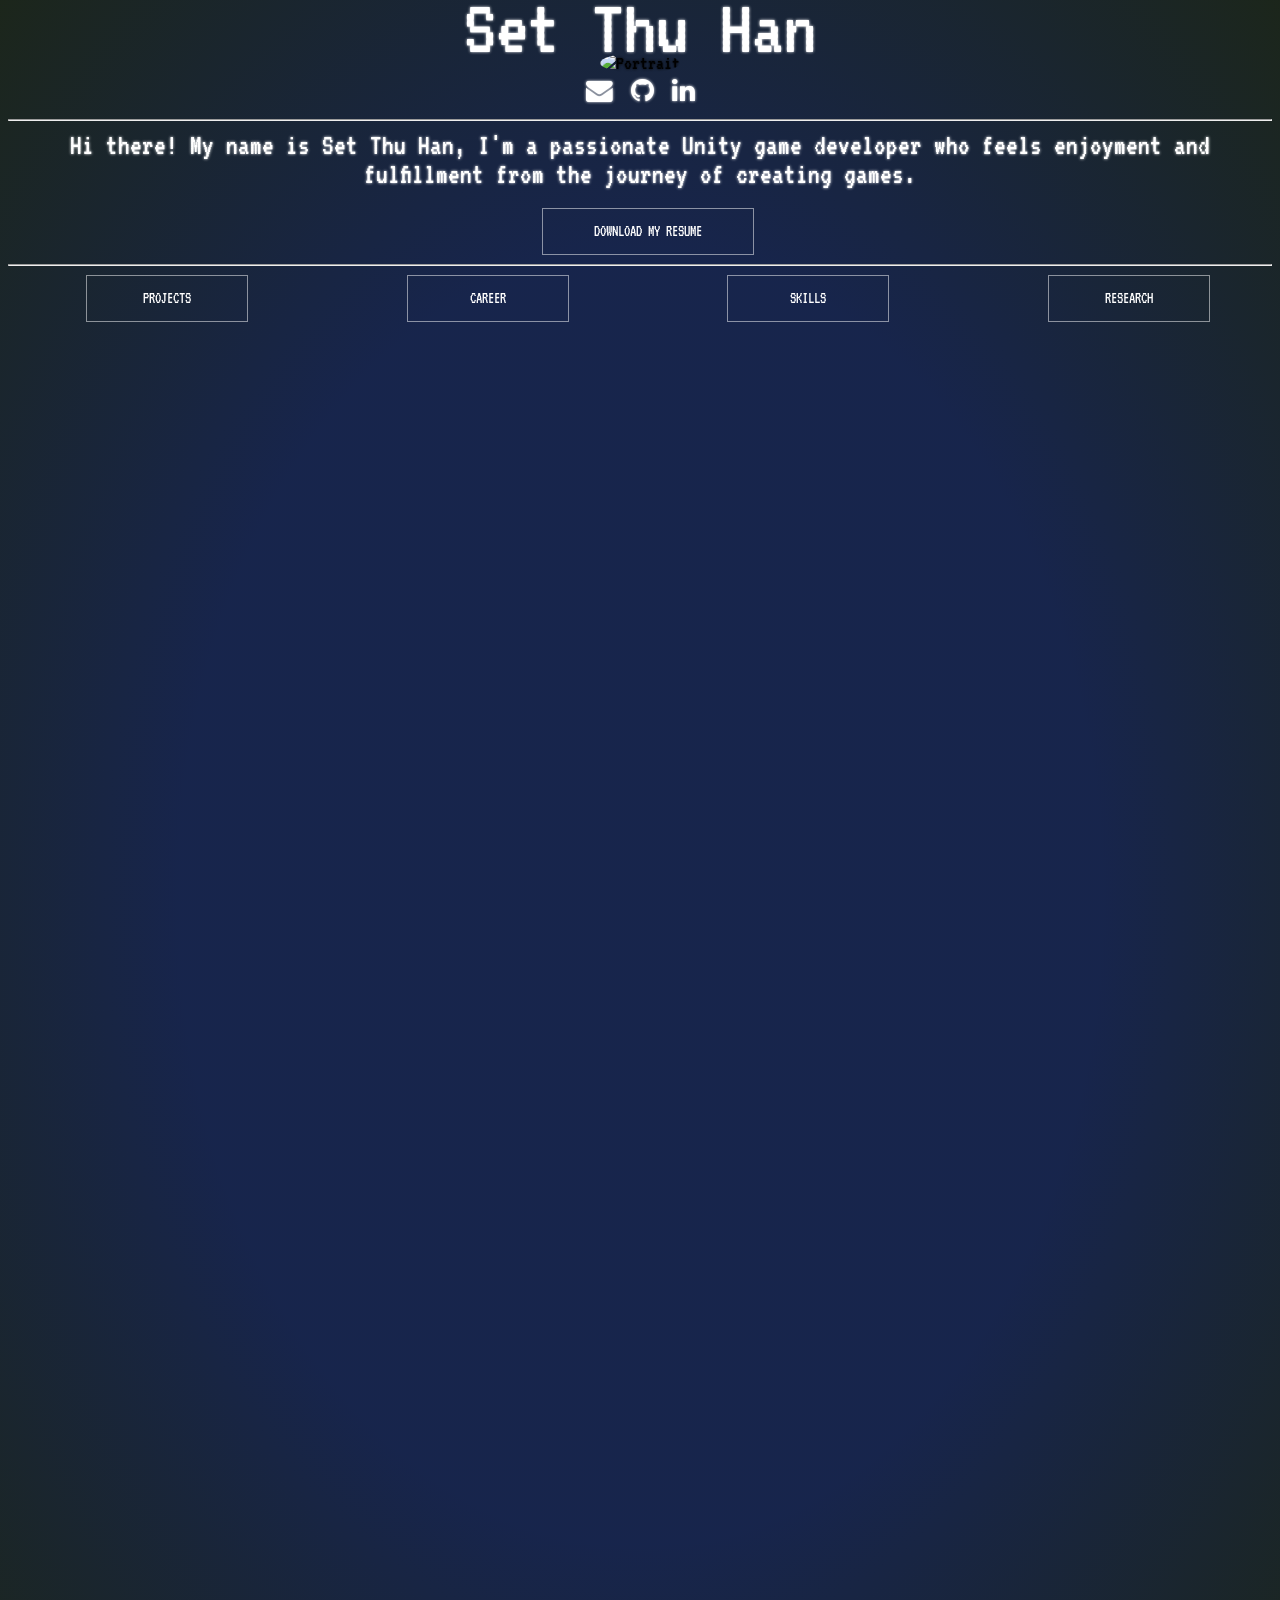
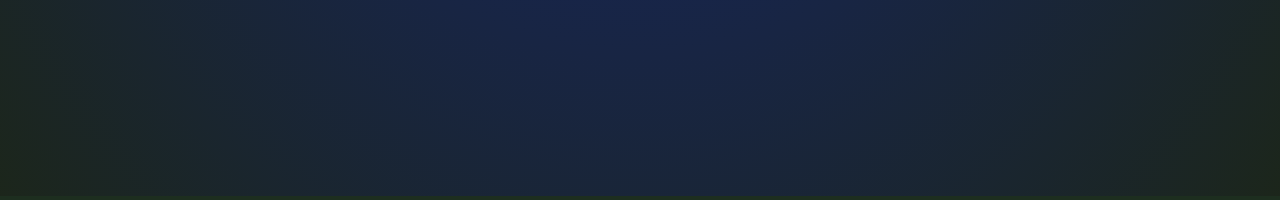
==== index.html @ 4d684c67 "cache-busting" ====
<!DOCTYPE html>
<html lang="en">
    <head>
        
        <!-- Metadata -->
        <meta charset="utf-8">
        <meta http-equiv='cache-control' content='no-cache'> 
        <meta http-equiv='expires' content='0'> 
        <meta http-equiv='pragma' content='no-cache'>

        <!-- Mobile Specific Metas -->
        <!-- <meta name="viewport" content="width=device-width, initial-scale=1"> -->
        <meta name="keywords" content="programmer, coding, mobile, javascript, c#, .net, game developer, english, myanmar" />
        <meta name="description" content="Unity game developer interested in any fun and hight quality game development. (Kindly USE VPN if loading page takes long or within Myanmar Region)" />

        <title>Set Thu Han</title>
        <!-- External file links for this html page  -->
        <script>
            window.PORTFOLIO_VERSION = "20260526";
        </script>
        
        <!-- CSS -->
        <link rel="stylesheet" type="text/css" href="styles/skeleton.css?v=20260526">
        <link rel="stylesheet" type="text/css" href="styles/landing.css?v=20260526">
        <link rel="stylesheet" type="text/css" href="styles/career.css?v=20260526">
        <link rel="stylesheet" href="https://cdnjs.cloudflare.com/ajax/libs/font-awesome/4.7.0/css/font-awesome.min.css">

        <!-- Project related css files --> 
        <link rel="stylesheet" type="text/css" href="./styles/project_styles/sirCodeAlot.css?v=20260526"/>
        <link rel="stylesheet" type="text/css" href="./styles/project_styles/fillThemAll.css?v=20260526"/>
        <link rel="stylesheet" type="text/css" href="./styles/project_styles/fillOneLine.css?v=20260526"/>
        <link rel="stylesheet" type="text/css" href="./styles/project_styles/ropeAndBalls.css?v=20260526"/>
        <link rel="stylesheet" type="text/css" href="./styles/project_styles/woodo.css?v=20260526"/>
        <link rel="stylesheet" type="text/css" href="./styles/project_styles/route.css?v=20260526"/>
        <link rel="stylesheet" type="text/css" href="./styles/project_styles/stack.css?v=20260526"/>
        <link rel="stylesheet" type="text/css" href="./styles/project_styles/gasStation.css?v=20260526"/>
        <link rel="stylesheet" type="text/css" href="./styles/project_styles/mofupon.css?v=20260526"/>
        <link rel="stylesheet" type="text/css" href="./styles/project_styles/dragonSmash.css?v=20260526"/>
        <link rel="stylesheet" type="text/css" href="./styles/project_styles/monkeyBubble.css?v=20260526"/>
        <link rel="stylesheet" type="text/css" href="./styles/pixel-font.css?v=20260526"/>

        <!-- Icon -->
        <link rel="icon" type="image/png" href="./Data/images/icon_trans.png">

        <!-- Scripts -->
        <script src="scripts/quick_links.js?v=20260526"></script>

        <!-- Add google analytics data -->

    </head>

    <!-- Add a custom container class implementation here.... -->
    <body id="top">  
        <div class="container" style="margin-top: 1%" align="center">   
            <div id="title">Set Thu Han</div>            
            <img class="landing_logo" src="./Data/images/portrait.png" alt="Portrait">
            <div id="quick_links">
                <a href="mailto:setthuhan01@gmail.com" target="_blank"><i class="fa fa-envelope"></i></a>
                <a href="https://github.com/SetThuHan-Dev" target="_blank"><i class="fa fa-github"></i></a>
                <a href="https://www.linkedin.com/in/set-thu-han/" target="_blank"><i class="fa fa-linkedin"></i></a>
            </div>
            <hr>
            <div id="about_me">Hi there! My name is Set Thu Han, I'm a passionate Unity game developer who feels enjoyment and fulfillment from the journey of creating games.</div>
            <br>

            <section class="buttons">
                <div class="text-center">
                    <a href="./Data/resume/Set_Thu_Han_Resume.pdf" download>
                        <div class="btnCV btn-5 kd-button">Download My Resume</div> 
                    </a>
                </div>
            </section>

            <hr>

            <section class="buttons">
                <div class="button_container">
                    <div id="projects-Button" class="btn btn-5 kd-button" onClick="document.getElementById('project_data_area').style.opacity = 0;">Projects</div> 
                    <div id="career-Button" class="btn btn-5 kd-button" onClick="document.getElementById('project_data_area').style.opacity = 0;">Career</div> 
                    <div id="skills-Button" class="btn btn-5 kd-button" onClick="document.getElementById('project_data_area').style.opacity = 0;">Skills</div> 
                    <div id="research-Button" class="btn btn-5 kd-button" onClick="document.getElementById('project_data_area').style.opacity = 0;">Research</div> 
                </div>
            </section>
        </div>

        <!-- Scripts used in top body -->
        <script src="scripts/text_animation.js?v=20260526"></script>
    </body>

    <div id="bottom">
        <!-- Data_Labels -->
        <div id="data_selection_area" class="container kd-selection-content" style="opacity: 0;"></div>
        <div id="project_data_area" class="container kd-selection-content" style="opacity: 0;"></div>
        <script src="scripts/button_nav_selection.js?v=20260526"></script>
        <script src="scripts/button_nav_proj.js?v=20260526"></script>
        <script src="scripts/button_nav_career.js?v=20260526"></script>
    </div>
    
</html>
---- styles/landing.css ----
@import url('https://fonts.googleapis.com/css?family=Source+Code+Pro&display=swap');
@import url('https://fonts.googleapis.com/css?family=VT323&display=swap');
@font-face
{
    font-family: cascadia;
    src: url("fonts/cascadia.ttf");
}
body
{
    /* background-color: #1d2e1f;
    background-image: repeating-linear-gradient(rgba(0, 0, 255, 0.2), rgba(0, 0, 255, 0.2),#1c2619  102% ); 
     */
    background-color: #1d2e1f;
    background-image: repeating-radial-gradient(rgba(0, 0, 255, 0.2), rgba(0, 0, 255, 0.2),#1c2619  102% );
    height: 200vh;
    display: block; /* */
    /*margin: 0px;*/ /* rhs margin on the page */
    font-size: 15pt;
    text-shadow: 0 0 3px;

    /* DEBUG VARIABLES */
    border: 0px solid rgb(255, 255, 0);
  }

#title
{
    color: rgba(255, 255, 255, 255);
    font-family: 'VT323', 'monospace'; /* font family */
    font-size: 60pt; /* size of the font */
    margin: -25px auto; /* vertical margin from top, horizontal centering (using auto) */
    width: max-content; /* Takes up full width of screen */

    /* DEBUG VARIABLES */
    border: 0px solid rgb(149, 255, 0);
}  
h5 { font-size: 1.8rem; line-height: 1.5;  letter-spacing: -.05rem; }

#title_description
{
    color: rgba(255, 255, 255, 255);
    font-family: 'cascadia', 'monospace'; /*'Source Code Pro', monospace;  /* font family */
    /*font-size: 30pt; /* size of the font */
    margin-top: 25px auto; /* vertical margin from top, horizontal centering (using auto) */
   /* width: max-content; /* Takes up full width of screen */
    
    font-size: 2.2rem; 
    line-height: 1.5;  
    letter-spacing: -.05rem;
    
    /* DEBUG VARIABLES */
    border: 0px solid rgb(149, 255, 0);
}  

#about_me
{
    color: rgba(255, 255, 255, 255);
    font-family: 'cascadia', 'monospace';
    font-size: 1.8rem; 
    letter-spacing: -.05rem;
}

/* An image encapsulating the full width of a page */
.landing_logo
{
    margin: 10px auto;
    height: 25vh;

    /* DEBUG VARIABLES */
    border: 0px solid rgb(255, 102, 0);
    border-radius: 100%;
}

/* List for buttons */
ul 
{
    display: flex;
    flex-direction: column;
    list-style-type: none;
    align-self:center;
    width: max-content; /* Takes up full width of screen */
    border: 0px solid rgb(255, 102, 0);
    padding: 0;

}

ul li 
{
    align-self:center;
    border: 0px solid rgba(92, 250, 0, 0.938);

    /* display: block; */
    width: max-content; /* Takes up full width of screen */
}

ul li a 
{
    align-self:center;

    --fill-color: #ffffff;
    --fill-color_outer: #ffffff;
    width: max-content; /* Takes up full width of screen */    
    display: block;
    font-family: "cascadia", "monospace";
    font-size: 3rem;
    font-weight: 100;
    text-decoration: none;
    text-transform: uppercase;
    -webkit-text-stroke: 2px var(--fill-color_outer);
    background: linear-gradient(90deg, var(--fill-color) 100%, var(--fill-color) 100%);
    background-size: 0;
    background-position: left;
    background-repeat: no-repeat;
    color: transparent;
    -webkit-background-clip: text;
            background-clip: text;
    transition: 0.35s linear;
}

ul li a:hover 
{
    background-size: 100%;
}
  

/* Shortcut links */
#quick_links 
{
    width: 100%;
    text-align: center;
    margin-top: -10px;
    margin-bottom: 2px;
    color: rgb(255, 255, 255);
}

/* Tooltip for quick links. */
#tooltip 
{
    font-family: 'VT323', monospace;
    font-size: 15pt;
    color: rgb(255, 255, 255);
    padding: 5px;
    margin: 0;
}

/* Icons.*/
i.fa {
    text-decoration: none;
    padding: 5px;
    font-size: 20pt;
    color: rgb(255, 255, 255);
 }

 /* i.fa:hover {
    color: #ffffff;
    background-color: #065dffc0;
    border: 2px solid #ffffff;
 } */

/* The following sections contain references to effect classes */
/* for words */

word
{ 
    display:inline-block; 
}

/* for links */
a letter
{ 
    color:inherit; 
} 

/* This is the NORMAL state of a character */
letter
{ 
  display:inline-block; 
  white-space:pre; 
  background:none; 
  transition:.4s; 
}

/* Below is the INITIAL state of a character */
letter.initial
{ 
  opacity:0; 
  text-shadow:0 0 9px; 
  color:#FFF; 
  -webkit-transform:scale(8); 
  -webkit-transform-origin:150% 50%; 
  transform:scale(8); 
  transform-origin:150% 50%; 
}



.buttons {
  font-family: "cascadia", "monospace";

    display: -webkit-box;
    display: flex;
    -webkit-box-orient: vertical;
    -webkit-box-direction: normal;
            flex-direction: column;
    height: 100%;
    -webkit-box-pack: center;
            justify-content: center;
    text-align: center;
    width: 90%;
    /* border: 2px solid #f60e0e; */
  }
  
  .button_container {
    -webkit-box-align: center;
            align-items: center;
    display: -webkit-box;
    display: flex;
    -webkit-box-orient: vertical;
    -webkit-box-direction: normal;
            flex-direction: column;
    -webkit-box-pack: center;
            justify-content: center;
    text-align: center;
  }

  @media (min-width: 600px) {
    .button_container {
      -webkit-box-orient: horizontal;
      -webkit-box-direction: normal;
              flex-direction: row;
      -webkit-box-pack: justify;
              justify-content: space-between;
    }
  }
  
  p {
    color: #fff;
    font-size: 12px;
  }
  @media (min-width: 600px) {
    p {
      left: 50%;
      position: absolute;
      -webkit-transform: translate(-50%, 0);
              transform: translate(-50%, 0);
      top: 90%;
    }
  }
  @media (max-height: 500px) {
    p {
      left: 0;
      position: relative;
      top: 0;
      -webkit-transform: translate(0, 0);
              transform: translate(0, 0);
    }
  }
  p a {
    background: rgba(255, 255, 255, 0);
    border-bottom: 1px solid;
    color: #fff;
    line-height: 1.4;
    padding: .25em;
    min-width: 100px;
    text-decoration: none;
  }
  p a:hover {
    background: white;
    color: #E1332D;
  }

.btn {
    color: #fff;
    cursor: pointer;
    font-size: 16px;
    font-weight: 400;
    line-height: 45px;
    /* margin: 0 0 2em; */
    max-width: 160px;
    position: relative;
    text-decoration: none;
    text-transform: uppercase;
    width: 100%;
  }

  .btnCV {
    color: #fff;
    cursor: pointer;
    font-size: 16px;
    font-weight: 400;
    line-height: 45px;
    /* margin: 0 0 2em; */
    max-width: 210px;
    position: relative;
    text-decoration: none;
    text-transform: uppercase;
    width: 100%;
  }
  /* @media (min-width: 600px) {
    .btn {
      margin: 1em 1em 0em;
    }
  } */
  .btn:hover {
    text-decoration: none;
  }

.btn-5 {
    border: 0px solid;
    box-shadow: inset 0 0 20px rgba(255, 255, 255, 0);
    outline: 1px solid;
    outline-color: rgba(255, 255, 255, 0.5);
    outline-offset: 0px;
    text-shadow: none;
    -webkit-transition: all 1250ms cubic-bezier(0.19, 1, 0.22, 1);
    transition: all 1250ms cubic-bezier(0.19, 1, 0.22, 1);
  }
  
.btn-5:hover 
  {
    border: 0px solid;
    box-shadow: inset 0 0 20px rgba(255, 255, 255, 0.5), 0 0 20px rgba(255, 255, 255, 0.2); 
    outline-color: rgba(255, 255, 255, 0);
    outline-offset: 15px;
    text-shadow: 1px 1px 2px #427388;
  }

.btn-5.kd-button-active
  {
    color: #fff;
    box-shadow: inset 0 0 20px rgba(125, 227, 255, 0.38), 0 0 20px rgba(125, 227, 255, 0.24);
    outline-color: rgba(125, 227, 255, 0.85);
    text-shadow: 0 0 6px rgba(125, 227, 255, 0.7);
  }
  
  .kd-button  {
	position: relative;
    display: inline-block;
    margin-left: 1rem;
	/* border: 2px solid black; */
	/* border-radius: 50%; */
	overflow: hidden;
	/* transition: transform .3s; */
	/* max-width:10vh; */
	vertical-align: middle;
}

#pt
{
  color: rgba(255, 255, 255, 255);
  font-family: 'cascadia', 'monospace';
  font-size: 1.8rem; 
  letter-spacing: -.05rem;
  text-align: center;
}

.proj-button
{
  border: 2px solid white;
	position: relative;
	display: inline-block;
	border-radius: 50%;
	overflow: hidden;
	transition: transform .3s;
	max-width:10vh;
	min-width:10vh;
  min-height:10vh;
	max-height:10vh;
  vertical-align: middle;
}

.proj-button:hover {
    
  /* border: 3px solid white; */
  box-shadow: inset 0 0 20px rgba(255, 255, 255, 0.5), 0 0 20px rgba(255, 255, 255, 0.5); 
  outline-color: rgba(255, 255, 255, 0);
  text-shadow: 1px 1px 2px #427388;
}

.proj-button-active
{
	position: relative;
	display: inline-block;
	border: 2px solid #7de3ff;
	border-radius: 50%;
	overflow: hidden;
	transition: transform .3s;
	vertical-align: middle;
	max-width:10vh;
	min-width:10vh;
  min-height:10vh;
	max-height:10vh;
  box-shadow: 0 0 22px rgba(125, 227, 255, 0.46);
}

.proj-button-active:hover
{
  box-shadow: inset 0 0 24px rgba(125, 227, 255, 0.62), 0 0 28px rgba(125, 227, 255, 0.62); 
  outline-color: #7de3ff;
  text-shadow: 1px 1px 2px #7de3ff;
}

.proj-button-active::after
{
  content: "";
  position: absolute;
  inset: 5px;
  border: 2px solid rgba(125, 227, 255, 0.72);
  border-radius: 50%;
  pointer-events: none;
  animation: projectButtonOutlineRipple 1.35s ease-out infinite;
}

@keyframes projectButtonOutlineRipple
{
  0%
  {
    opacity: 0.78;
    transform: scale(0.72);
  }
  70%
  {
    opacity: 0.18;
  }
  100%
  {
    opacity: 0;
    transform: scale(1.08);
  }
}

.proj-button-img 
{
	overflow: hidden;
	transition: transform .5s;
	max-width: 100%;
	width: auto;
  height: auto;
  vertical-align: middle;
}

.proj-button-img:hover 
{
	/* transform: scale(1.3); */
}

#proj-button-section
{
    /* border: 2px solid #0dfa2d; */
    text-align: center;
}

#data_selection_area:focus,
#project_data_area:focus
{
  outline: none;
}

.project-stage
{
  position: relative;
}

.project-detail-body
{
  opacity: 0;
  outline: none;
  padding-top: 2.5rem;
  scroll-margin-top: 2rem;
  transition: opacity 220ms ease;
}

.project-detail-visible
{
  opacity: 1;
}

/****************** Skills section *********************/

#skill-chart-title
{
  color: rgba(255, 255, 255, 255);
  text-align: center; 
  font-family: 'VT323', monospace;
  font-size: 3.5rem; 
  letter-spacing: -.05rem;
}

/* ---------------------------------------------------- */

.chart_parent
{
  border: 2px dotted white;
}
.chart .metric 
{
  background-color: rgba(255, 255, 255, 0);
  background: rgba(255, 255, 255, 0);
  color: white;
  text-shadow: 1px 1px 1px rgba(255, 255, 255, 0.5);
  border-radius: 3px;
  padding: 10px;
  text-align: left;
  box-shadow: inset 0 0 8px rgba(255, 255, 255, 0.6);
  font-family: 'cascadia', 'monospace';

}
.chart .metric .metric-value {
  font-weight: bold;
}

.chart-horizontal {
  width: 100%;
}
.chart-horizontal .metric {
  margin-bottom: 3px;
  min-width: 100px;
  padding: 6px 15px;
}
.chart-horizontal .metric .metric-value {
  float: right;
  font-weight: bold;
}
---- styles/career.css ----
.buttons_career 
{
  margin-top: 1.5rem;
  font-family: "cascadia", "monospace";
  display: -webkit-box;
  display: flex;
  -webkit-box-orient: vertical;
  -webkit-box-direction: normal;
  flex-direction: column;
  height: 100%;
  -webkit-box-pack: center;
  justify-content: center;
  text-align: center;
  width: 50%;
}
    
.button_career_container 
{
  -webkit-box-align: center;
  align-items: center;
  display: -webkit-box;
  display: flex;
  -webkit-box-orient: vertical;
  -webkit-box-direction: normal;
  flex-direction: column;
  -webkit-box-pack: center;
  justify-content: center;
  text-align: center;
}
  
@media (min-width: 600px) 
{
  .button_career_container 
  {
    -webkit-box-orient: horizontal;
    -webkit-box-direction: normal;
    flex-direction: row;
    -webkit-box-pack: justify;
    justify-content: space-between;
  }
}
    
.btn-career-5 
{
  /* generic button */
  color: #fff;
  cursor: pointer;
  font-size: 16px;
  font-weight: 400;
  line-height: 45px;
  /* margin: 0 0 2em; */
  max-width: 160px;
  position: relative;
  text-decoration: none;
  text-transform: uppercase;
  width: 100%;

  /* btn 5 */
  border: 0px solid;
  box-shadow: inset 0 0 20px rgba(255, 255, 255, 0);
  outline: 1px solid;
  outline-color: rgba(255, 255, 255, 0.5);
  outline-offset: 0px;
  text-shadow: none;
  -webkit-transition: all 1250ms cubic-bezier(0.19, 1, 0.22, 1);
  transition: all 1250ms cubic-bezier(0.19, 1, 0.22, 1);

  /* kd-button */
  position: relative;
  display: inline-block;
  margin-left: 0.1rem;
  overflow: hidden;
  vertical-align: middle;
}
  
.btn-career-5:hover 
{
  border: 0px solid;
  box-shadow: inset 0 0 20px rgba(255, 255, 255, 0.5), 0 0 20px rgba(255, 255, 255, 0.2); 
  outline-color: rgba(255, 255, 255, 0);
  outline-offset: 15px;
  text-shadow: 1px 1px 2px #427388;
  text-decoration: none;
}

.btn-career-5-active 
{
  /* generic button */
  color: #fff;
  cursor: pointer;
  font-size: 16px;
  font-weight: 400;
  line-height: 45px;
  /* margin: 0 0 2em; */
  max-width: 160px;
  position: relative;
  text-decoration: none;
  text-transform: uppercase;
  width: 100%;

  /* btn 5 */
  border: 0px solid;
  box-shadow: inset 0 0 18px rgba(125, 227, 255, 0.18), 0 0 14px rgba(125, 227, 255, 0.12);
  outline: 1px solid;
  outline-color: rgba(125, 227, 255, 0.42);
  outline-offset: 0px;
  text-shadow: 0 0 4px rgba(125, 227, 255, 0.38);
  -webkit-transition: all 1250ms cubic-bezier(0.19, 1, 0.22, 1);
  transition: all 1250ms cubic-bezier(0.19, 1, 0.22, 1);

  /* kd-button */
  position: relative;
  display: inline-block;
  margin-left: 0.1rem;
  overflow: hidden;
  vertical-align: middle;
}

.btn-career-5-active:hover 
{
  border: 0px solid;
  box-shadow: inset 0 0 20px rgba(125, 227, 255, 0.38), 0 0 20px rgba(125, 227, 255, 0.18); 
  outline-color: rgba(255, 255, 255, 0);
  outline-offset: 15px;
  text-shadow: 1px 1px 2px #427388;
  text-decoration: none;
}

.hr-career {
  color: white;
  display: block;
  margin-top: 1.5rem;
  margin-bottom: 1.5em;
  margin-left: auto;
  margin-right: auto;
  border-style: inset;
  border-width: 1px;
}

/* Education */
.edu 
{
  color: rgba(255, 255, 255, 255);
  display: block;
  text-align: center;
  font-family: 'cascadia', 'monospace';
}

.edu-title
{
    color: rgba(255, 255, 255, 255);
    font-family: 'Major Mono Display', monospace;
    font-size: 2.8rem; 
    letter-spacing: +0.7rem;
    text-align: center;
    padding-bottom: 25px;
} 

.company-title
{
    display: inline-block;
    font-weight: bold;
    text-shadow: 1px 1px 2px rgba(0, 0, 0, 0.55), 0 0 5px rgba(255, 255, 255, 0.3);
}

.company-title-megacat
{
    color: #9344FF;
}

.company-title-dkmads
{
    color: #EF4823;
}

.company-title-myanmar51
{
    color: #F78F25;
}

.company-title-cocacola
{
    color: #E72432;
}

.edu-title-medium
{
    color: rgba(255, 255, 255, 255);
    font-family: 'cascadia', monospace;
    font-size: 2.2rem; 
    letter-spacing: +0.7rem;
    text-align: center;
    padding-bottom: 25px;
    text-shadow: none;
} 

.we-year
{
  font-family: 'Major Mono Display', monospace;
  font-size: 2.2rem; 
  padding-top: 10px;
  padding-bottom: 0px;
}
---- styles/pixel-font.css ----
body,
body *:not(.fa) {
    font-family: 'VT323', 'Courier New', monospace !important;
    letter-spacing: 0 !important;
}

.fa,
.fa:before {
    font-family: FontAwesome !important;
}
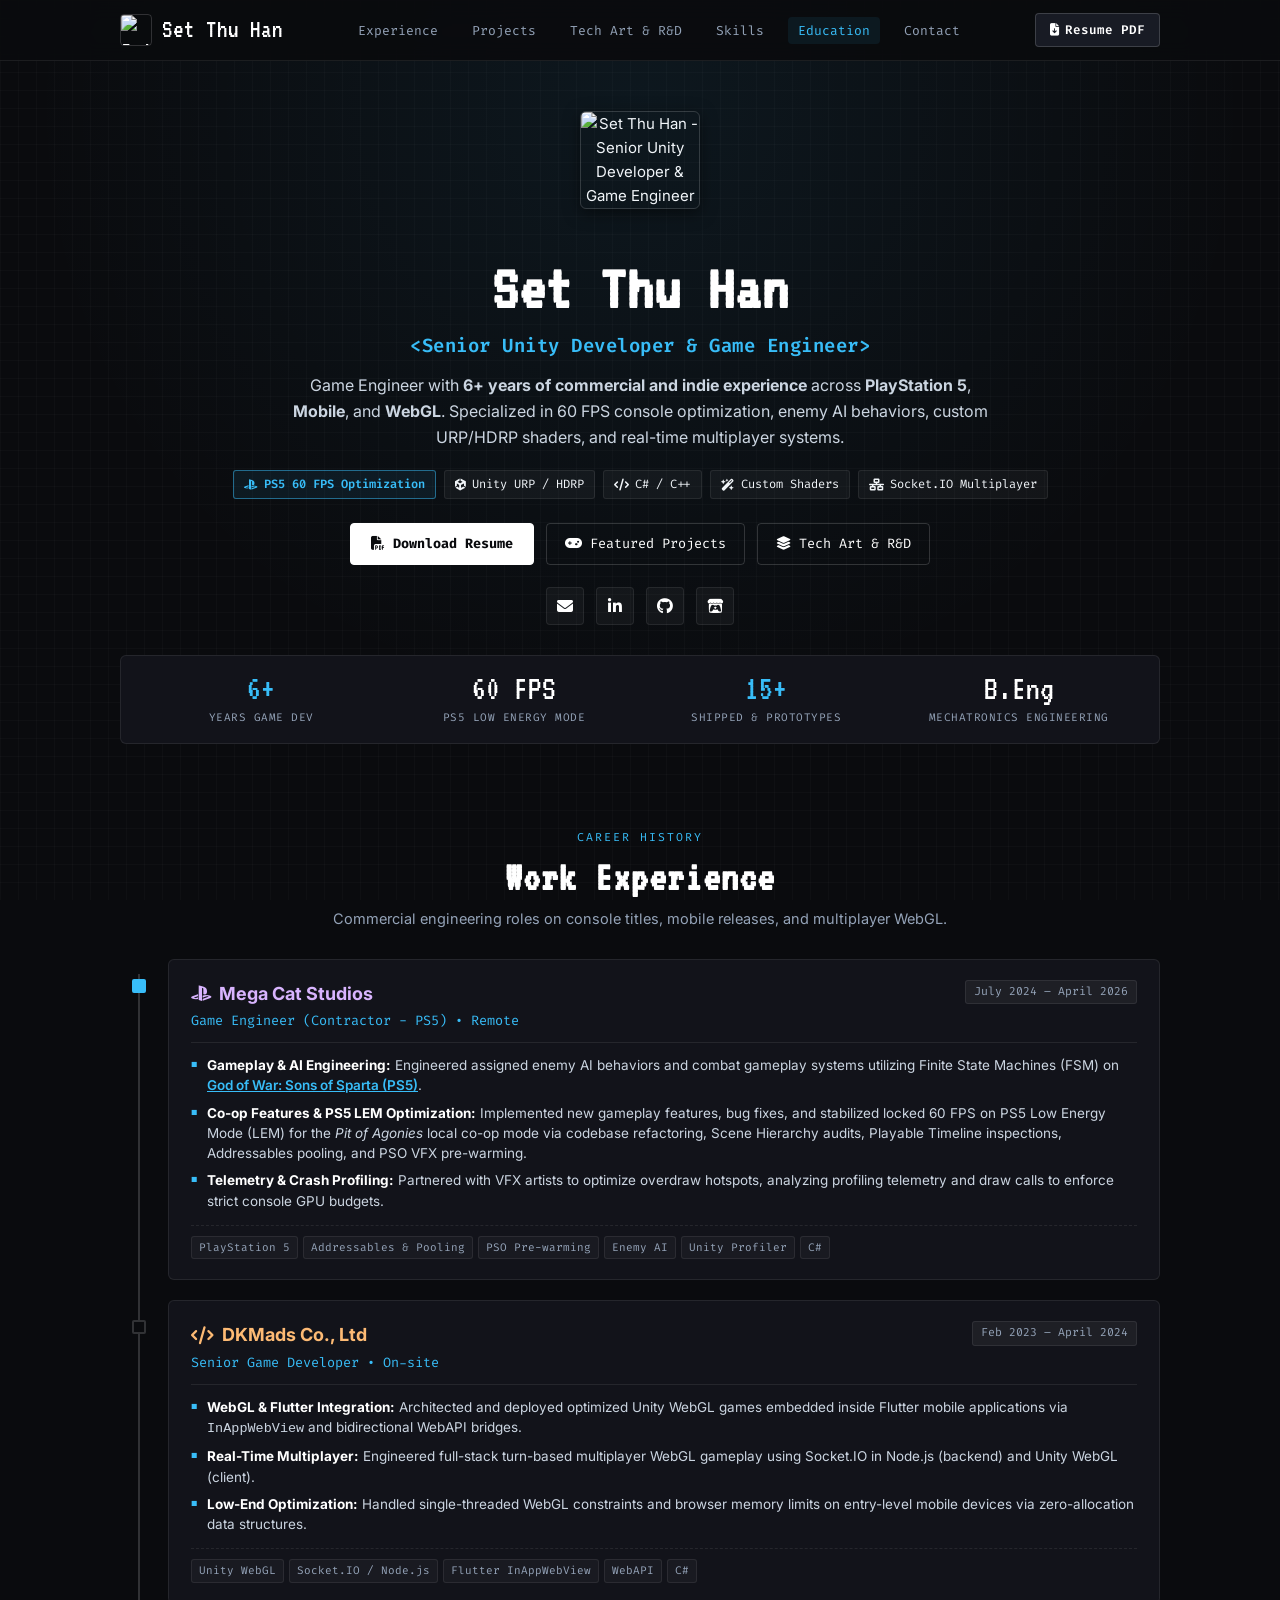
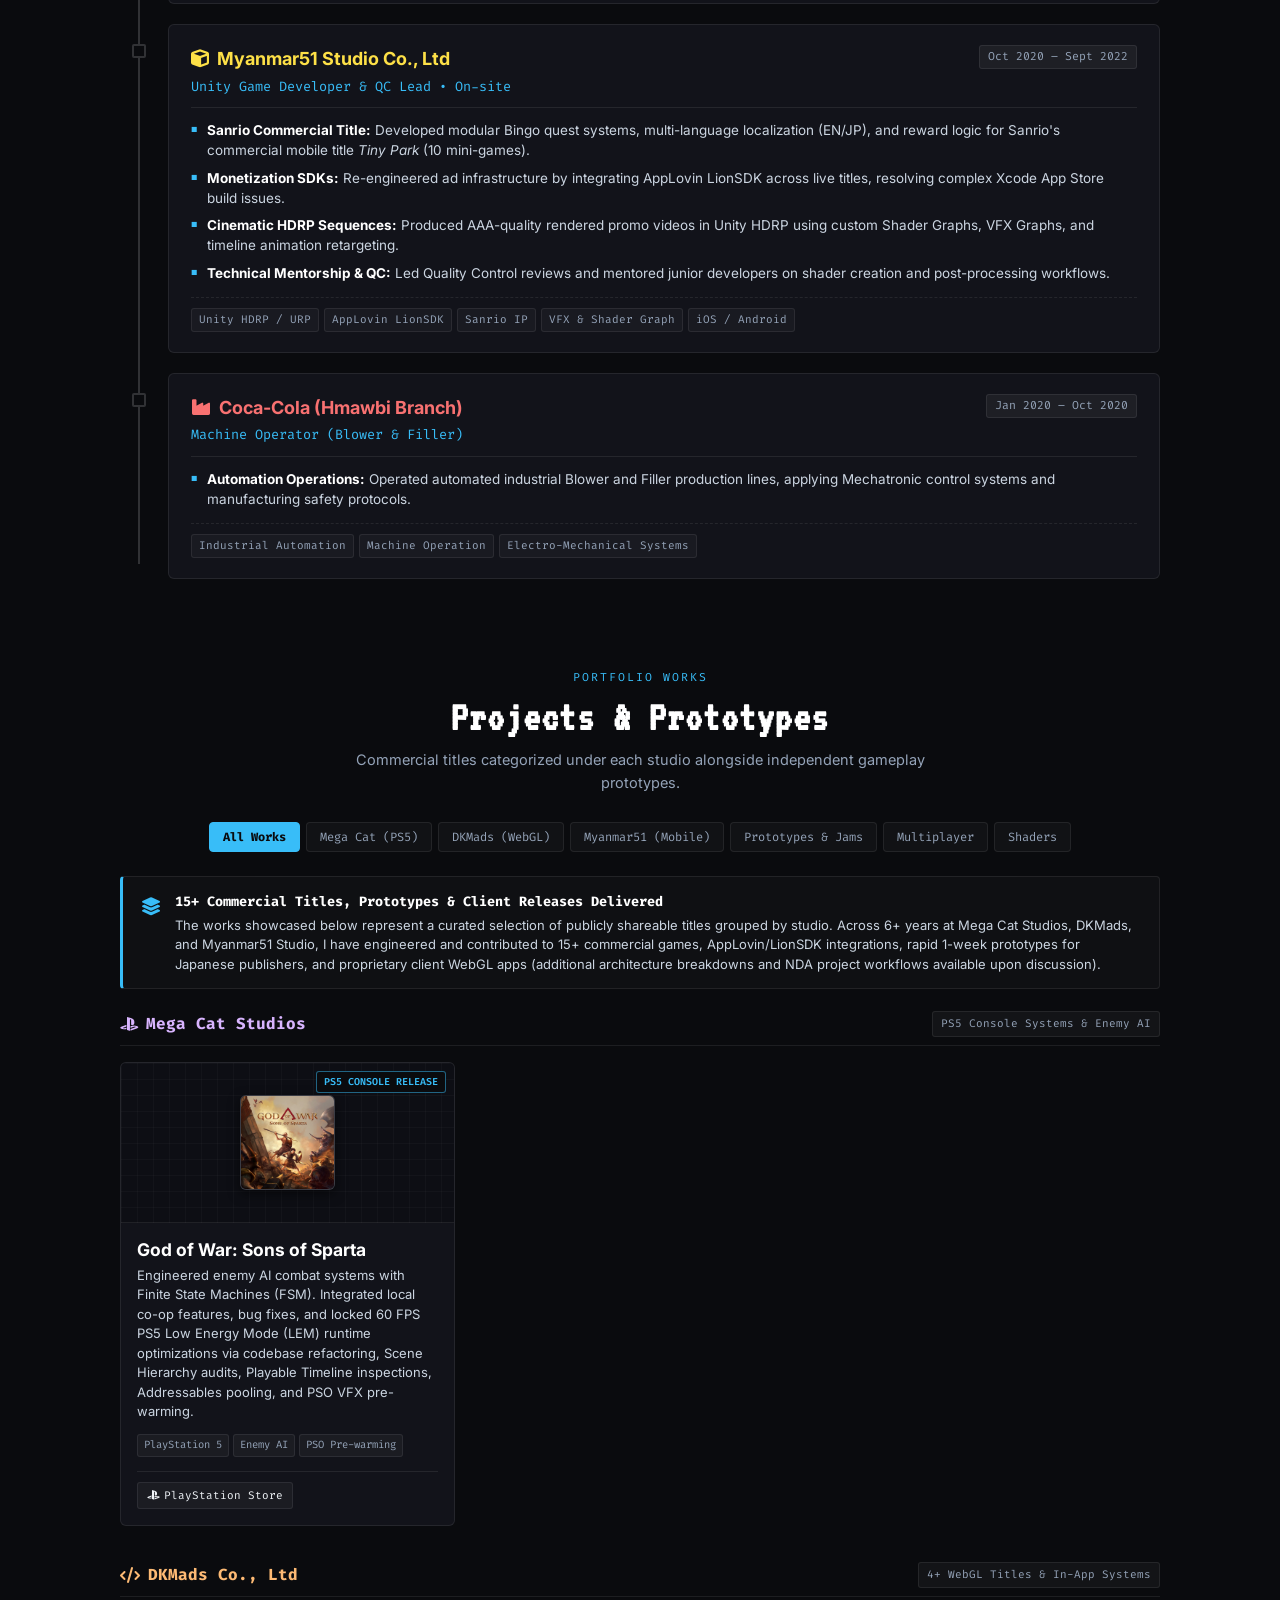
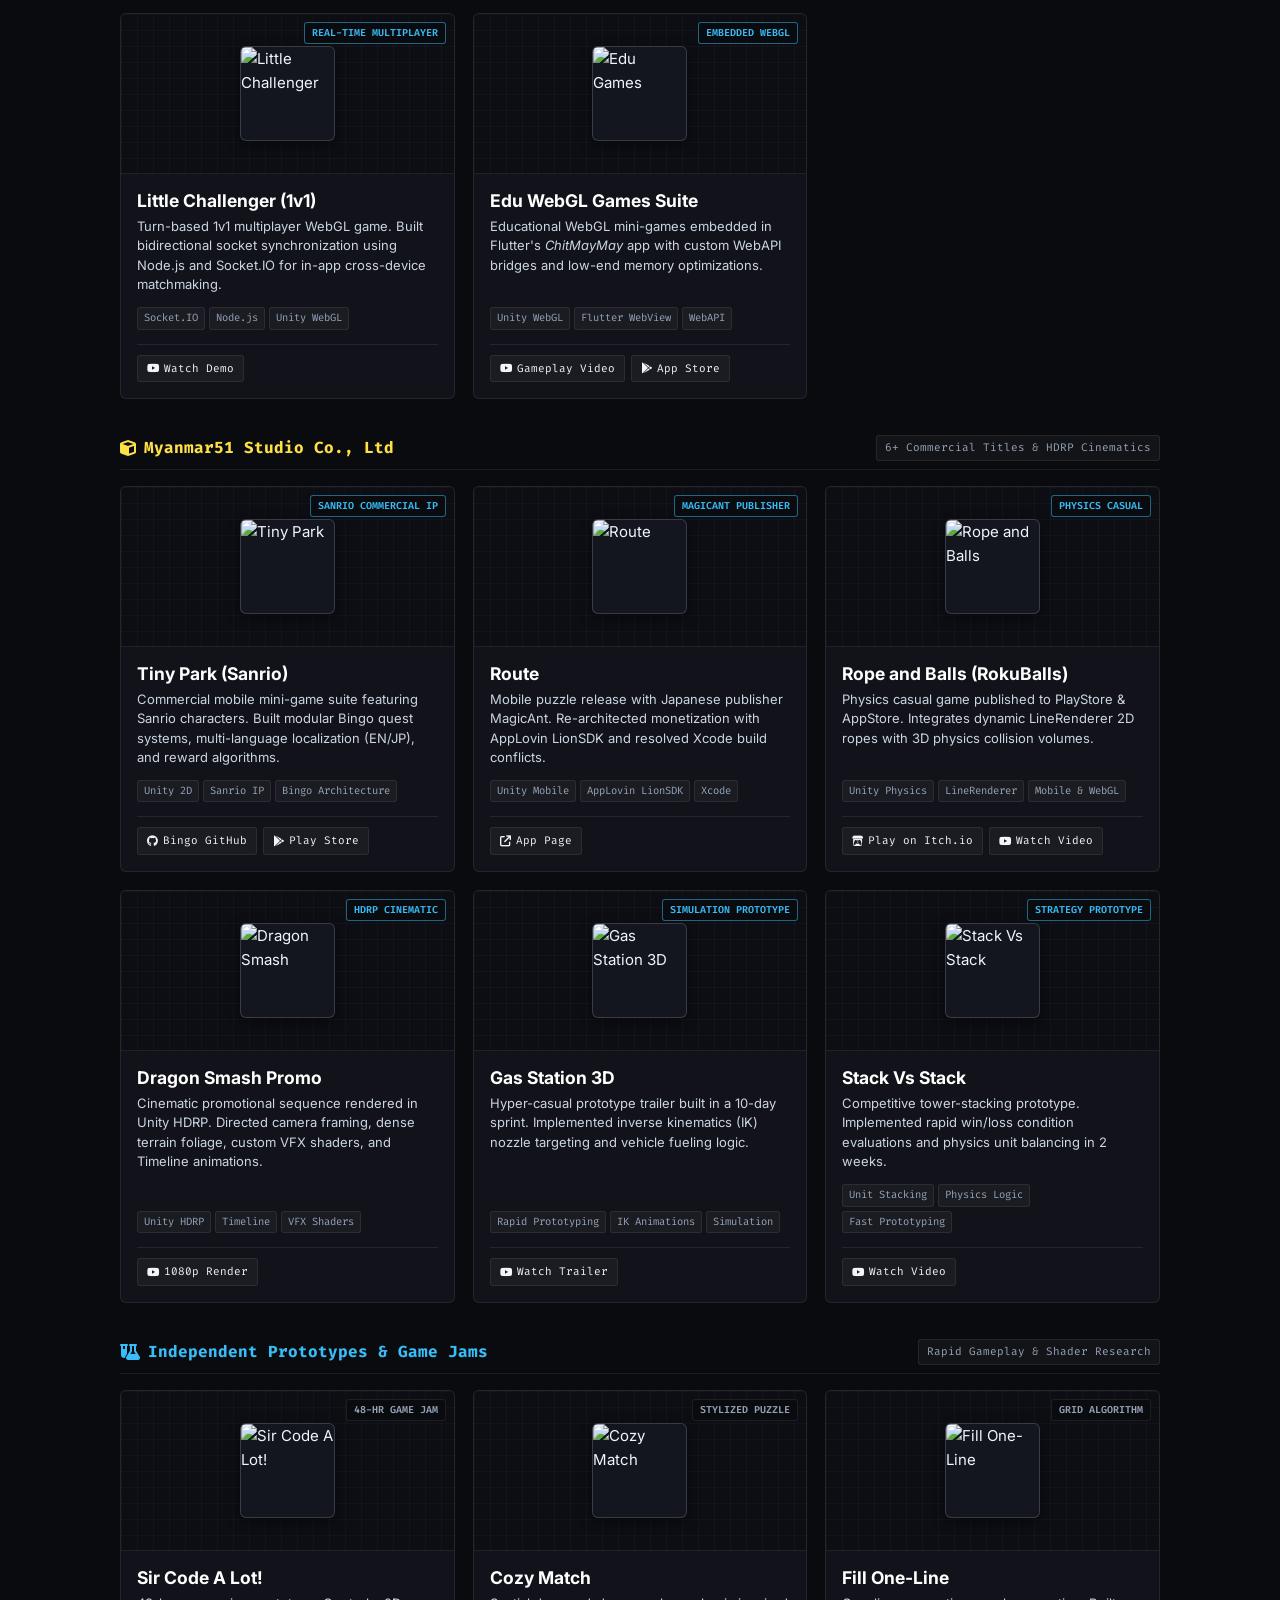
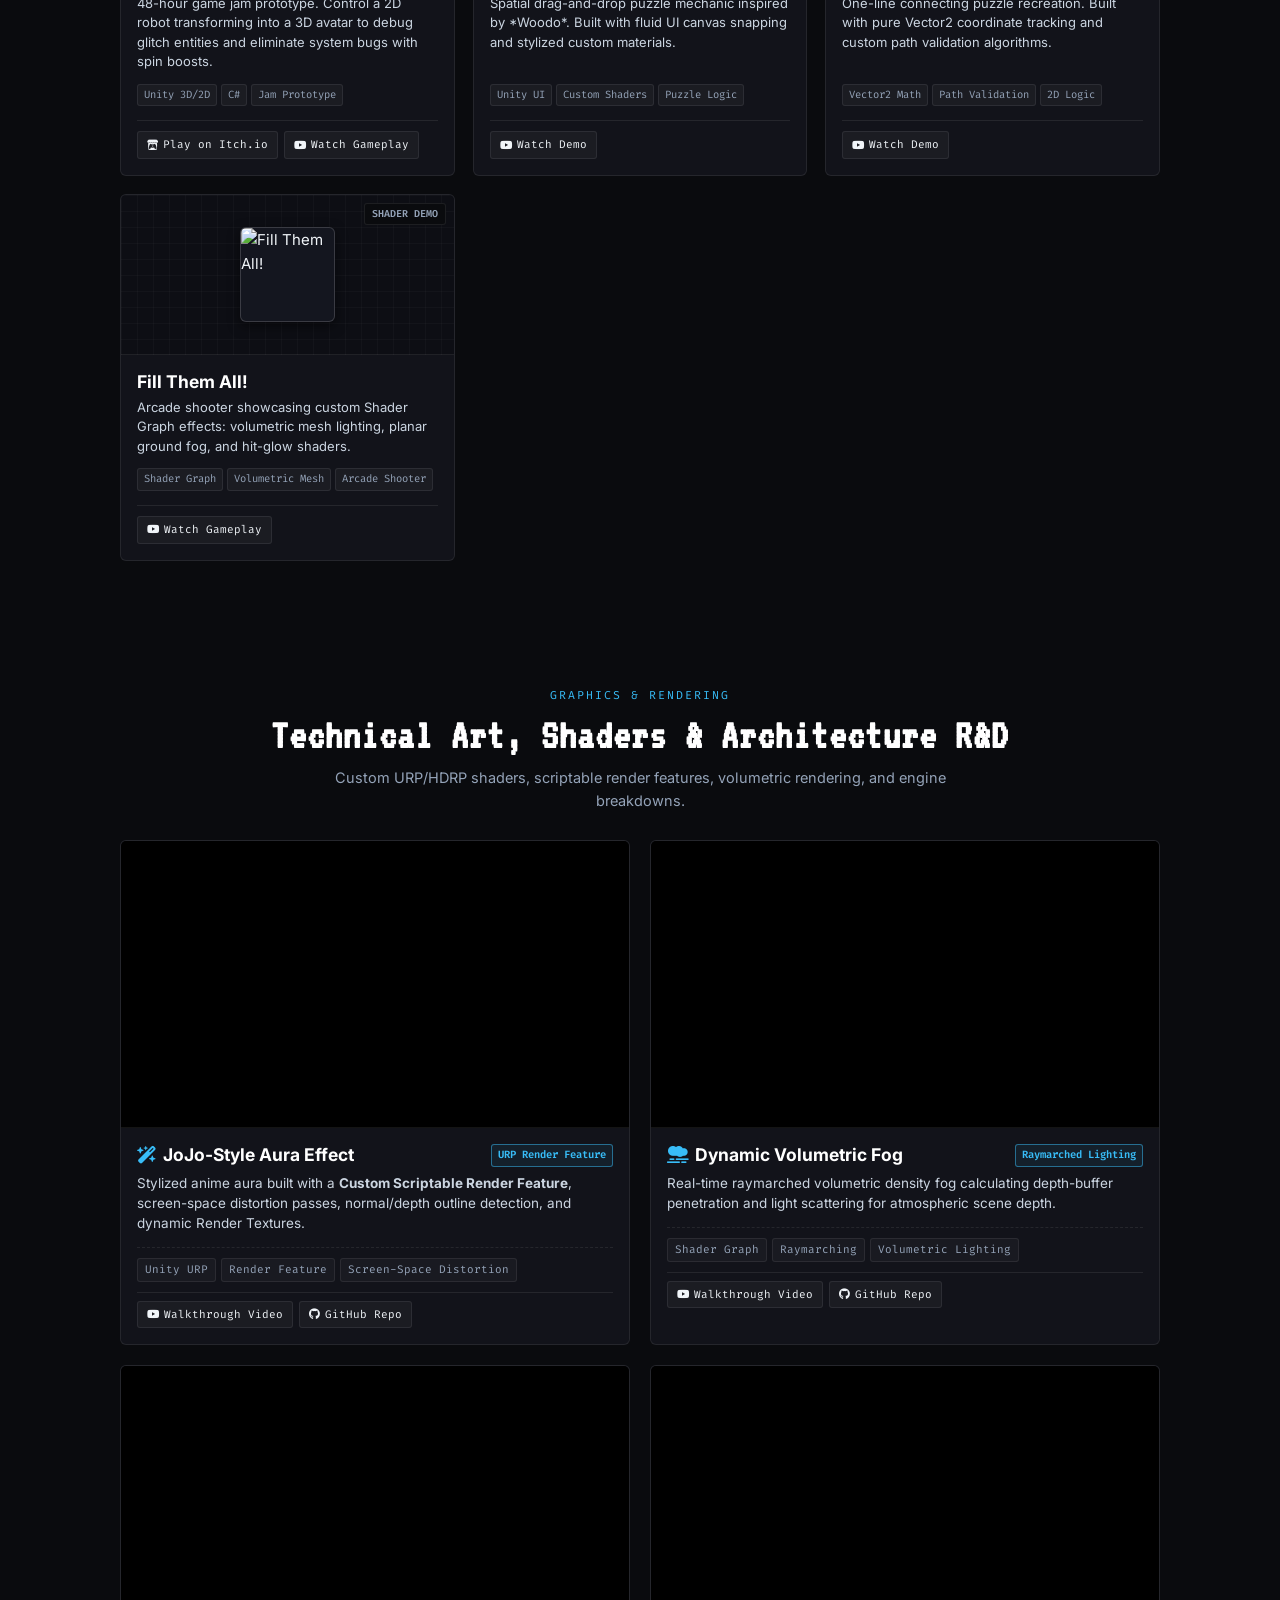
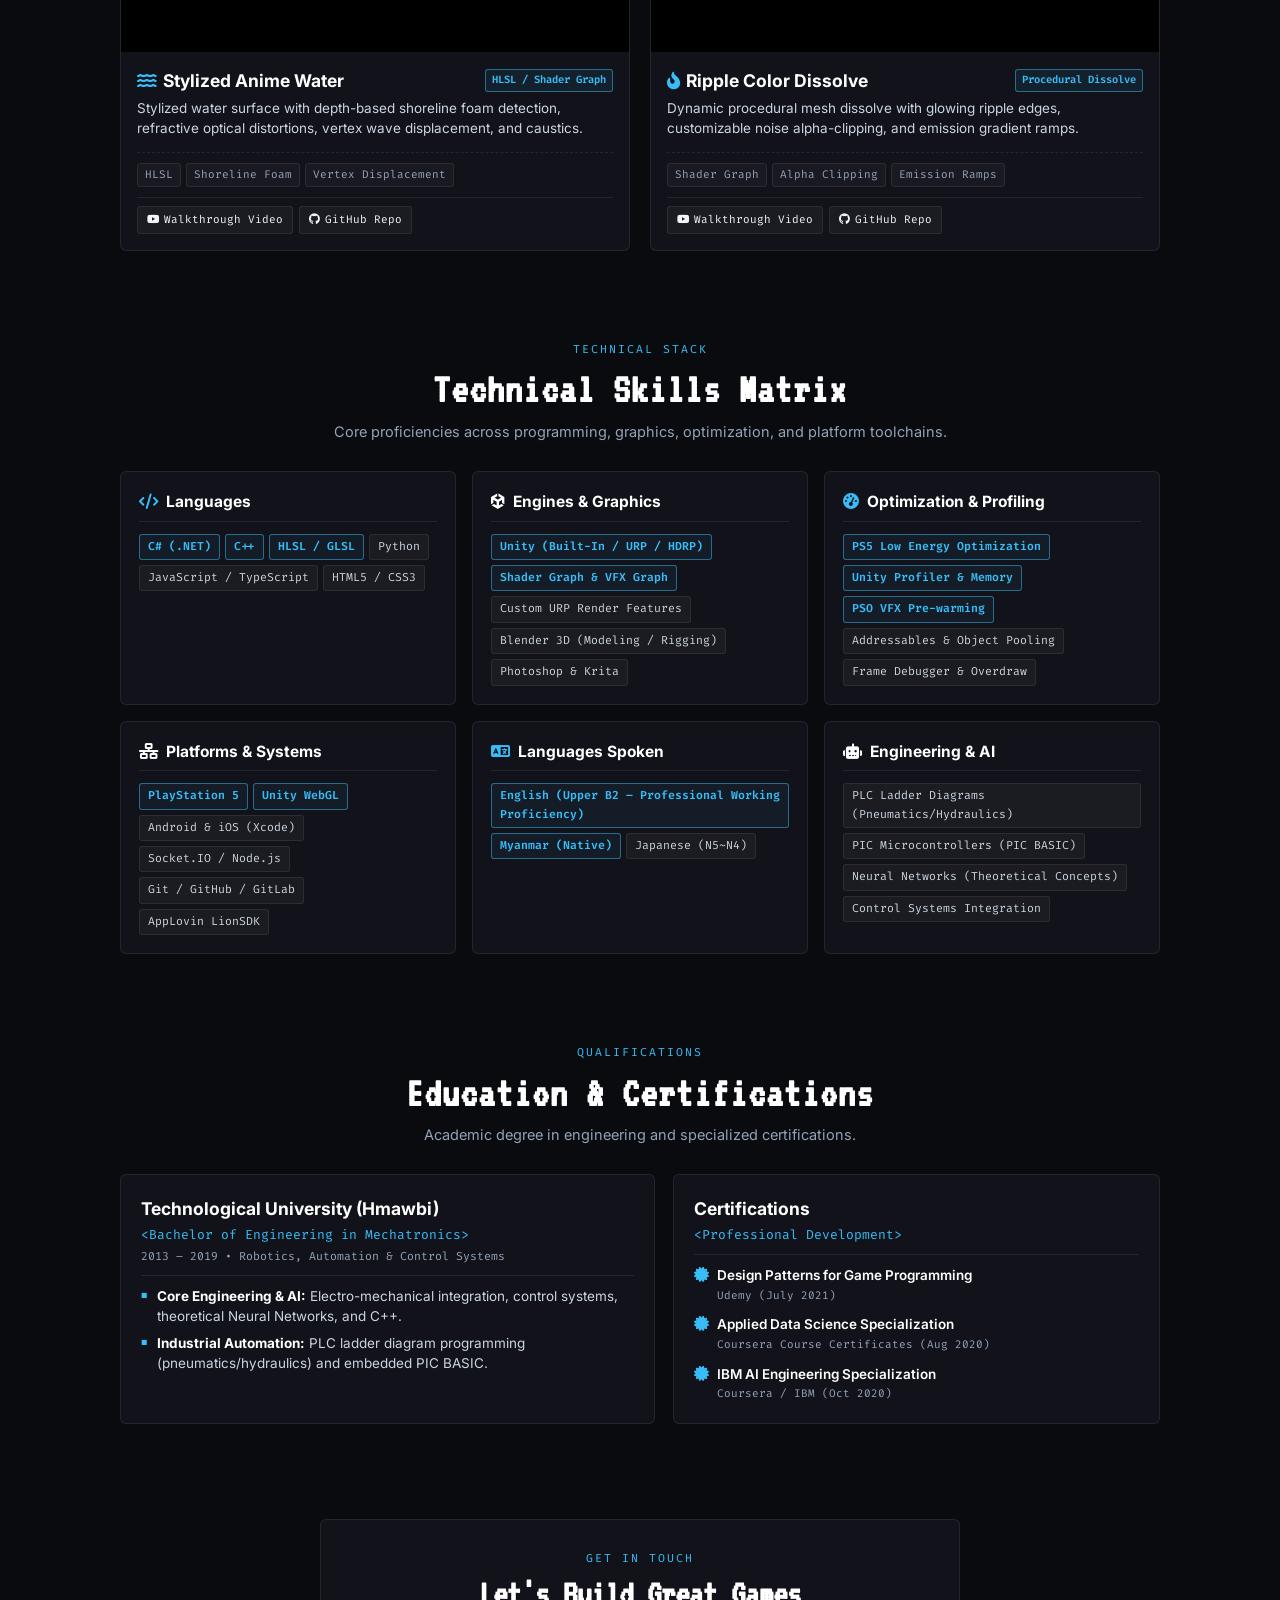
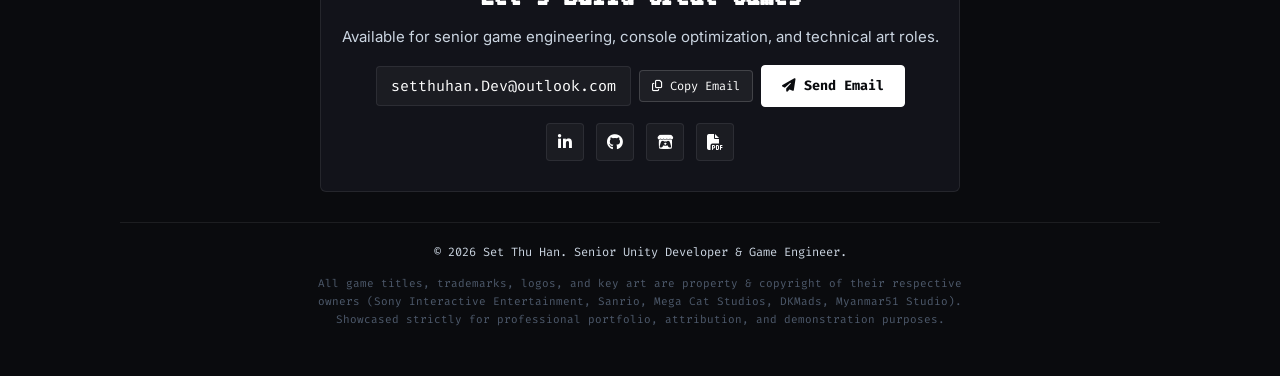
==== commit 8bb3b647: "update page" ====
--- a/index.html
+++ b/index.html
@@ -1,99 +1,1033 @@
 <!DOCTYPE html>
 <html lang="en">
-    <head>
-        
-        <!-- Metadata -->
-        <meta charset="utf-8">
-        <meta http-equiv='cache-control' content='no-cache'> 
-        <meta http-equiv='expires' content='0'> 
-        <meta http-equiv='pragma' content='no-cache'>
-
-        <!-- Mobile Specific Metas -->
-        <!-- <meta name="viewport" content="width=device-width, initial-scale=1"> -->
-        <meta name="keywords" content="programmer, coding, mobile, javascript, c#, .net, game developer, english, myanmar" />
-        <meta name="description" content="Unity game developer interested in any fun and hight quality game development. (Kindly USE VPN if loading page takes long or within Myanmar Region)" />
-
-        <title>Set Thu Han</title>
-        <!-- External file links for this html page  -->
-        <script>
-            window.PORTFOLIO_VERSION = "20260526";
-        </script>
-        
-        <!-- CSS -->
-        <link rel="stylesheet" type="text/css" href="styles/skeleton.css?v=20260526">
-        <link rel="stylesheet" type="text/css" href="styles/landing.css?v=20260526">
-        <link rel="stylesheet" type="text/css" href="styles/career.css?v=20260526">
-        <link rel="stylesheet" href="https://cdnjs.cloudflare.com/ajax/libs/font-awesome/4.7.0/css/font-awesome.min.css">
-
-        <!-- Project related css files --> 
-        <link rel="stylesheet" type="text/css" href="./styles/project_styles/sirCodeAlot.css?v=20260526"/>
-        <link rel="stylesheet" type="text/css" href="./styles/project_styles/fillThemAll.css?v=20260526"/>
-        <link rel="stylesheet" type="text/css" href="./styles/project_styles/fillOneLine.css?v=20260526"/>
-        <link rel="stylesheet" type="text/css" href="./styles/project_styles/ropeAndBalls.css?v=20260526"/>
-        <link rel="stylesheet" type="text/css" href="./styles/project_styles/woodo.css?v=20260526"/>
-        <link rel="stylesheet" type="text/css" href="./styles/project_styles/route.css?v=20260526"/>
-        <link rel="stylesheet" type="text/css" href="./styles/project_styles/stack.css?v=20260526"/>
-        <link rel="stylesheet" type="text/css" href="./styles/project_styles/gasStation.css?v=20260526"/>
-        <link rel="stylesheet" type="text/css" href="./styles/project_styles/mofupon.css?v=20260526"/>
-        <link rel="stylesheet" type="text/css" href="./styles/project_styles/dragonSmash.css?v=20260526"/>
-        <link rel="stylesheet" type="text/css" href="./styles/project_styles/monkeyBubble.css?v=20260526"/>
-        <link rel="stylesheet" type="text/css" href="./styles/pixel-font.css?v=20260526"/>
-
-        <!-- Icon -->
-        <link rel="icon" type="image/png" href="./Data/images/icon_trans.png">
-
-        <!-- Scripts -->
-        <script src="scripts/quick_links.js?v=20260526"></script>
-
-        <!-- Add google analytics data -->
-
-    </head>
-
-    <!-- Add a custom container class implementation here.... -->
-    <body id="top">  
-        <div class="container" style="margin-top: 1%" align="center">   
-            <div id="title">Set Thu Han</div>            
-            <img class="landing_logo" src="./Data/images/portrait.png" alt="Portrait">
-            <div id="quick_links">
-                <a href="mailto:setthuhan01@gmail.com" target="_blank"><i class="fa fa-envelope"></i></a>
-                <a href="https://github.com/SetThuHan-Dev" target="_blank"><i class="fa fa-github"></i></a>
-                <a href="https://www.linkedin.com/in/set-thu-han/" target="_blank"><i class="fa fa-linkedin"></i></a>
-            </div>
-            <hr>
-            <div id="about_me">Hi there! My name is Set Thu Han, I'm a passionate Unity game developer who feels enjoyment and fulfillment from the journey of creating games.</div>
-            <br>
-
-            <section class="buttons">
-                <div class="text-center">
-                    <a href="./Data/resume/Set_Thu_Han_Resume.pdf" download>
-                        <div class="btnCV btn-5 kd-button">Download My Resume</div> 
+<head>
+    <meta charset="utf-8">
+    <meta name="viewport" content="width=device-width, initial-scale=1.0">
+    <meta http-equiv="cache-control" content="no-cache">
+    <meta http-equiv="expires" content="0">
+    <meta http-equiv="pragma" content="no-cache">
+
+    <title>Set Thu Han | Senior Unity Developer & Game Engineer</title>
+    <meta name="description" content="Senior Unity Developer & Game Engineer specializing in Console (PS5 60 FPS Low Energy Mode), Mobile (iOS/Android), and WebGL. Expertise in gameplay systems, enemy AI, custom URP/HDRP shaders, and real-time multiplayer.">
+    <meta name="keywords" content="Senior Unity Developer, Game Engineer, PS5 Optimization, C#, C++, Shader Graph, HLSL, Game Programming, WebGL, Real-time Multiplayer">
+    <meta name="author" content="Set Thu Han">
+    <meta name="portfolio-version" content="20260826-7" />
+
+    <!-- Open Graph / SEO -->
+    <meta property="og:type" content="website">
+    <meta property="og:title" content="Set Thu Han | Senior Unity Developer & Game Engineer">
+    <meta property="og:description" content="Console, Mobile & WebGL Game Engineer. PS5 runtime optimization, custom URP shaders, and real-time multiplayer systems.">
+    <meta property="og:image" content="./Data/images/portrait.png">
+
+    <!-- JSON-LD Structured Data for AI & Search Reviewers -->
+    <script type="application/ld+json">
+    {
+      "@context": "https://schema.org",
+      "@type": "Person",
+      "name": "Set Thu Han",
+      "jobTitle": "Senior Unity Developer & Game Engineer",
+      "url": "https://setthuhan-dev.github.io/portfolio/",
+      "sameAs": [
+        "https://www.linkedin.com/in/set-thu-han/",
+        "https://github.com/SetThuHan-Dev",
+        "https://setthuhan-shin.itch.io/"
+      ],
+      "knowsAbout": [
+        "PlayStation 5 Console Optimization",
+        "Unity Engine (Built-In, URP, HDRP)",
+        "C#",
+        "C++",
+        "Shader Programming (HLSL, Shader Graph)",
+        "Pipeline State Objects (PSO) Pre-warming",
+        "Unity Addressables & Object Pooling",
+        "Real-time Multiplayer (Socket.IO, Node.js)",
+        "Mobile WebGL & Flutter Integration"
+      ]
+    }
+    </script>
+
+    <!-- Version Script -->
+    <script>
+        window.PORTFOLIO_VERSION = "20260826-7";
+    </script>
+
+    <!-- Stylesheets -->
+    <link rel="stylesheet" type="text/css" href="styles/landing.css?v=20260826-7">
+    <link rel="stylesheet" href="https://cdnjs.cloudflare.com/ajax/libs/font-awesome/6.4.0/css/all.min.css">
+
+    <!-- Favicon -->
+    <link rel="icon" type="image/png" href="./Data/images/icon_trans.png">
+</head>
+<body id="top">
+
+    <!-- Sticky Navigation Bar -->
+    <nav class="site-nav">
+        <div class="container-custom nav-wrapper">
+            <a href="#top" class="nav-brand">
+                <img src="./Data/images/portrait.png" alt="Set Thu Han" class="avatar-thumb">
+                <span>Set Thu Han</span>
+            </a>
+            <ul class="nav-links">
+                <li><a href="#experience" class="nav-link">Experience</a></li>
+                <li><a href="#projects" class="nav-link">Projects</a></li>
+                <li><a href="#shaders" class="nav-link">Tech Art &amp; R&amp;D</a></li>
+                <li><a href="#skills" class="nav-link">Skills</a></li>
+                <li><a href="#education" class="nav-link">Education</a></li>
+                <li><a href="#contact" class="nav-link">Contact</a></li>
+            </ul>
+            <a href="./Data/resume/Set_Thu_Han_Resume.pdf?v=20260826-7" class="nav-resume-btn" download>
+                <i class="fa-solid fa-file-arrow-down"></i> Resume PDF
+            </a>
+        </div>
+    </nav>
+
+    <!-- Hero Section -->
+    <header class="hero-section">
+        <div class="container-custom">
+            <div class="hero-avatar-wrapper">
+                <img class="hero-avatar" src="./Data/images/portrait.png" alt="Set Thu Han - Senior Unity Developer & Game Engineer">
+            </div>
+            
+            <h1 class="hero-title" id="title">Set Thu Han</h1>
+            <div class="hero-subtitle text-gradient">&lt;Senior Unity Developer &amp; Game Engineer&gt;</div>
+
+            <p class="hero-bio">
+                Game Engineer with <b>6+ years of commercial and indie experience</b> across <b>PlayStation 5</b>, <b>Mobile</b>, and <b>WebGL</b>. Specialized in 60 FPS console optimization, enemy AI behaviors, custom URP/HDRP shaders, and real-time multiplayer systems.
+            </p>
+
+            <div class="hero-badges">
+                <span class="badge-tag highlight-ps5"><i class="fa-brands fa-playstation"></i> PS5 60 FPS Optimization</span>
+                <span class="badge-tag"><i class="fa-brands fa-unity"></i> Unity URP / HDRP</span>
+                <span class="badge-tag"><i class="fa-solid fa-code"></i> C# / C++</span>
+                <span class="badge-tag"><i class="fa-solid fa-wand-magic-sparkles"></i> Custom Shaders</span>
+                <span class="badge-tag"><i class="fa-solid fa-network-wired"></i> Socket.IO Multiplayer</span>
+            </div>
+
+            <div class="hero-actions">
+                <a href="./Data/resume/Set_Thu_Han_Resume.pdf?v=20260826-7" class="btn-primary" download>
+                    <i class="fa-solid fa-file-pdf"></i> Download Resume
+                </a>
+                <a href="#projects" class="btn-outline">
+                    <i class="fa-solid fa-gamepad"></i> Featured Projects
+                </a>
+                <a href="#shaders" class="btn-outline">
+                    <i class="fa-solid fa-layer-group"></i> Tech Art &amp; R&amp;D
+                </a>
+            </div>
+
+            <div class="hero-socials">
+                <a href="mailto:setthuhan.Dev@outlook.com" class="social-icon-btn" title="Email" target="_blank" rel="noopener noreferrer">
+                    <i class="fa-solid fa-envelope"></i>
+                </a>
+                <a href="https://www.linkedin.com/in/set-thu-han/" class="social-icon-btn" title="LinkedIn" target="_blank" rel="noopener noreferrer">
+                    <i class="fa-brands fa-linkedin-in"></i>
+                </a>
+                <a href="https://github.com/SetThuHan-Dev" class="social-icon-btn" title="GitHub" target="_blank" rel="noopener noreferrer">
+                    <i class="fa-brands fa-github"></i>
+                </a>
+                <a href="https://setthuhan-shin.itch.io/" class="social-icon-btn" title="Itch.io" target="_blank" rel="noopener noreferrer">
+                    <i class="fa-brands fa-itch-io"></i>
+                </a>
+            </div>
+
+            <!-- Key Performance Metrics Row -->
+            <div class="metrics-row">
+                <div class="metric-box">
+                    <div class="metric-number highlight-blue">6+</div>
+                    <div class="metric-label">Years Game Dev</div>
+                </div>
+                <div class="metric-box">
+                    <div class="metric-number">60 FPS</div>
+                    <div class="metric-label">PS5 Low Energy Mode</div>
+                </div>
+                <div class="metric-box">
+                    <div class="metric-number highlight-blue">15+</div>
+                    <div class="metric-label">Shipped &amp; Prototypes</div>
+                </div>
+                <div class="metric-box">
+                    <div class="metric-number">B.Eng</div>
+                    <div class="metric-label">Mechatronics Engineering</div>
+                </div>
+            </div>
+        </div>
+    </header>
+
+    <!-- Work Experience Section -->
+    <section id="experience" class="section-container">
+        <div class="container-custom">
+            <div class="section-header">
+                <span class="section-eyebrow">Career History</span>
+                <h2 class="section-title">Work Experience</h2>
+                <p class="section-subtitle">Commercial engineering roles on console titles, mobile releases, and multiplayer WebGL.</p>
+            </div>
+
+            <div class="timeline-list">
+                
+                <!-- Mega Cat Studios -->
+                <div class="timeline-card featured-card">
+                    <div class="timeline-dot"></div>
+                    <div class="timeline-content">
+                        <div class="timeline-header">
+                            <div>
+                                <div class="company-name megacat">
+                                    <i class="fa-brands fa-playstation"></i> Mega Cat Studios
+                                </div>
+                                <div class="job-role">Game Engineer (Contractor - PS5) • Remote</div>
+                            </div>
+                            <span class="job-period">July 2024 – April 2026</span>
+                        </div>
+                        <ul class="timeline-bullet-list">
+                            <li><b>Gameplay &amp; AI Engineering:</b> Engineered assigned enemy AI behaviors and combat gameplay systems utilizing Finite State Machines (FSM) on <a href="https://www.playstation.com/en-us/games/god-of-war-sons-of-sparta/" target="_blank" rel="noopener noreferrer" style="color: var(--accent-focus); font-weight: 600; text-decoration: underline;">God of War: Sons of Sparta (PS5)</a>.</li>
+                            <li><b>Co-op Features &amp; PS5 LEM Optimization:</b> Implemented new gameplay features, bug fixes, and stabilized locked 60 FPS on PS5 Low Energy Mode (LEM) for the <i>Pit of Agonies</i> local co-op mode via codebase refactoring, Scene Hierarchy audits, Playable Timeline inspections, Addressables pooling, and PSO VFX pre-warming.</li>
+                            <li><b>Telemetry &amp; Crash Profiling:</b> Partnered with VFX artists to optimize overdraw hotspots, analyzing profiling telemetry and draw calls to enforce strict console GPU budgets.</li>
+                        </ul>
+                        <div class="tag-list">
+                            <span class="tech-chip">PlayStation 5</span>
+                            <span class="tech-chip">Addressables &amp; Pooling</span>
+                            <span class="tech-chip">PSO Pre-warming</span>
+                            <span class="tech-chip">Enemy AI</span>
+                            <span class="tech-chip">Unity Profiler</span>
+                            <span class="tech-chip">C#</span>
+                        </div>
+                    </div>
+                </div>
+
+                <!-- DKMads Co., Ltd -->
+                <div class="timeline-card">
+                    <div class="timeline-dot"></div>
+                    <div class="timeline-content">
+                        <div class="timeline-header">
+                            <div>
+                                <div class="company-name dkmads">
+                                    <i class="fa-solid fa-code"></i> DKMads Co., Ltd
+                                </div>
+                                <div class="job-role">Senior Game Developer • On-site</div>
+                            </div>
+                            <span class="job-period">Feb 2023 – April 2024</span>
+                        </div>
+                        <ul class="timeline-bullet-list">
+                            <li><b>WebGL &amp; Flutter Integration:</b> Architected and deployed optimized Unity WebGL games embedded inside Flutter mobile applications via <code>InAppWebView</code> and bidirectional WebAPI bridges.</li>
+                            <li><b>Real-Time Multiplayer:</b> Engineered full-stack turn-based multiplayer WebGL gameplay using Socket.IO in Node.js (backend) and Unity WebGL (client).</li>
+                            <li><b>Low-End Optimization:</b> Handled single-threaded WebGL constraints and browser memory limits on entry-level mobile devices via zero-allocation data structures.</li>
+                        </ul>
+                        <div class="tag-list">
+                            <span class="tech-chip">Unity WebGL</span>
+                            <span class="tech-chip">Socket.IO / Node.js</span>
+                            <span class="tech-chip">Flutter InAppWebView</span>
+                            <span class="tech-chip">WebAPI</span>
+                            <span class="tech-chip">C#</span>
+                        </div>
+                    </div>
+                </div>
+
+                <!-- Myanmar51 Studio -->
+                <div class="timeline-card">
+                    <div class="timeline-dot"></div>
+                    <div class="timeline-content">
+                        <div class="timeline-header">
+                            <div>
+                                <div class="company-name myanmar51">
+                                    <i class="fa-solid fa-cube"></i> Myanmar51 Studio Co., Ltd
+                                </div>
+                                <div class="job-role">Unity Game Developer &amp; QC Lead • On-site</div>
+                            </div>
+                            <span class="job-period">Oct 2020 – Sept 2022</span>
+                        </div>
+                        <ul class="timeline-bullet-list">
+                            <li><b>Sanrio Commercial Title:</b> Developed modular Bingo quest systems, multi-language localization (EN/JP), and reward logic for Sanrio's commercial mobile title <i>Tiny Park</i> (10 mini-games).</li>
+                            <li><b>Monetization SDKs:</b> Re-engineered ad infrastructure by integrating AppLovin LionSDK across live titles, resolving complex Xcode App Store build issues.</li>
+                            <li><b>Cinematic HDRP Sequences:</b> Produced AAA-quality rendered promo videos in Unity HDRP using custom Shader Graphs, VFX Graphs, and timeline animation retargeting.</li>
+                            <li><b>Technical Mentorship &amp; QC:</b> Led Quality Control reviews and mentored junior developers on shader creation and post-processing workflows.</li>
+                        </ul>
+                        <div class="tag-list">
+                            <span class="tech-chip">Unity HDRP / URP</span>
+                            <span class="tech-chip">AppLovin LionSDK</span>
+                            <span class="tech-chip">Sanrio IP</span>
+                            <span class="tech-chip">VFX &amp; Shader Graph</span>
+                            <span class="tech-chip">iOS / Android</span>
+                        </div>
+                    </div>
+                </div>
+
+                <!-- Coca-Cola -->
+                <div class="timeline-card">
+                    <div class="timeline-dot"></div>
+                    <div class="timeline-content">
+                        <div class="timeline-header">
+                            <div>
+                                <div class="company-name cocacola">
+                                    <i class="fa-solid fa-industry"></i> Coca-Cola (Hmawbi Branch)
+                                </div>
+                                <div class="job-role">Machine Operator (Blower &amp; Filler)</div>
+                            </div>
+                            <span class="job-period">Jan 2020 – Oct 2020</span>
+                        </div>
+                        <ul class="timeline-bullet-list">
+                            <li><b>Automation Operations:</b> Operated automated industrial Blower and Filler production lines, applying Mechatronic control systems and manufacturing safety protocols.</li>
+                        </ul>
+                        <div class="tag-list">
+                            <span class="tech-chip">Industrial Automation</span>
+                            <span class="tech-chip">Machine Operation</span>
+                            <span class="tech-chip">Electro-Mechanical Systems</span>
+                        </div>
+                    </div>
+                </div>
+
+            </div>
+        </div>
+    </section>
+
+    <!-- Featured Projects Section (Organized by Studio & Company) -->
+    <section id="projects" class="section-container">
+        <div class="container-custom">
+            <div class="section-header">
+                <span class="section-eyebrow">Portfolio Works</span>
+                <h2 class="section-title">Projects &amp; Prototypes</h2>
+                <p class="section-subtitle">Commercial titles categorized under each studio alongside independent gameplay prototypes.</p>
+            </div>
+
+            <!-- Project Category Filter Bar -->
+            <div class="filter-bar">
+                <button class="filter-btn active" data-filter="all">All Works</button>
+                <button class="filter-btn" data-filter="megacat">Mega Cat (PS5)</button>
+                <button class="filter-btn" data-filter="dkmads">DKMads (WebGL)</button>
+                <button class="filter-btn" data-filter="myanmar51">Myanmar51 (Mobile)</button>
+                <button class="filter-btn" data-filter="jams">Prototypes &amp; Jams</button>
+                <button class="filter-btn" data-filter="multiplayer">Multiplayer</button>
+                <button class="filter-btn" data-filter="shaders">Shaders</button>
+            </div>
+
+            <!-- Commercial Scope Note -->
+            <div class="commercial-scope-banner">
+                <div class="scope-icon"><i class="fa-solid fa-layer-group"></i></div>
+                <div class="scope-text">
+                    <strong>15+ Commercial Titles, Prototypes &amp; Client Releases Delivered</strong>
+                    <p>
+                        The works showcased below represent a curated selection of publicly shareable titles grouped by studio. Across 6+ years at Mega Cat Studios, DKMads, and Myanmar51 Studio, I have engineered and contributed to 15+ commercial games, AppLovin/LionSDK integrations, rapid 1-week prototypes for Japanese publishers, and proprietary client WebGL apps (additional architecture breakdowns and NDA project workflows available upon discussion).
+                    </p>
+                </div>
+            </div>
+
+            <!-- Studio 1: Mega Cat Studios -->
+            <div class="studio-block" data-studio="megacat">
+                <div class="studio-group-header">
+                    <div class="studio-group-title megacat">
+                        <i class="fa-brands fa-playstation"></i>
+                        <span>Mega Cat Studios</span>
+                    </div>
+                    <span class="studio-scope-badge">PS5 Console Systems &amp; Enemy AI</span>
+                </div>
+
+                <div class="projects-grid">
+                    <!-- God of War: Sons of Sparta -->
+                    <article class="project-card" data-category="megacat commercial">
+                        <div class="project-thumb-wrapper">
+                            <img class="project-thumb-img" src="./Data/images/gow_sons_of_sparta.png" alt="God of War: Sons of Sparta" style="object-fit: cover;">
+                            <span class="project-category-badge commercial">PS5 Console Release</span>
+                        </div>
+                        <div class="project-content">
+                            <h3 class="project-title">God of War: Sons of Sparta</h3>
+                            <p class="project-desc">
+                                Engineered enemy AI combat systems with Finite State Machines (FSM). Integrated local co-op features, bug fixes, and locked 60 FPS PS5 Low Energy Mode (LEM) runtime optimizations via codebase refactoring, Scene Hierarchy audits, Playable Timeline inspections, Addressables pooling, and PSO VFX pre-warming.
+                            </p>
+                            <div class="project-tech-tags">
+                                <span>PlayStation 5</span>
+                                <span>Enemy AI</span>
+                                <span>PSO Pre-warming</span>
+                            </div>
+                            <div class="project-links">
+                                <a href="https://www.playstation.com/en-us/games/god-of-war-sons-of-sparta/" target="_blank" rel="noopener noreferrer" class="project-link-btn">
+                                    <i class="fa-brands fa-playstation"></i> PlayStation Store
+                                </a>
+                            </div>
+                        </div>
+                    </article>
+                </div>
+            </div>
+
+            <!-- Studio 2: DKMads Co., Ltd -->
+            <div class="studio-block" data-studio="dkmads">
+                <div class="studio-group-header">
+                    <div class="studio-group-title dkmads">
+                        <i class="fa-solid fa-code"></i>
+                        <span>DKMads Co., Ltd</span>
+                    </div>
+                    <span class="studio-scope-badge">4+ WebGL Titles &amp; In-App Systems</span>
+                </div>
+
+                <div class="projects-grid">
+                    <!-- Little Challenger (1v1 Multiplayer) -->
+                    <article class="project-card" data-category="dkmads multiplayer commercial">
+                        <div class="project-thumb-wrapper">
+                            <img class="project-thumb-img" src="./Data/images/LC_icon.png" alt="Little Challenger">
+                            <span class="project-category-badge commercial">Real-Time Multiplayer</span>
+                        </div>
+                        <div class="project-content">
+                            <h3 class="project-title">Little Challenger (1v1)</h3>
+                            <p class="project-desc">
+                                Turn-based 1v1 multiplayer WebGL game. Built bidirectional socket synchronization using Node.js and Socket.IO for in-app cross-device matchmaking.
+                            </p>
+                            <div class="project-tech-tags">
+                                <span>Socket.IO</span>
+                                <span>Node.js</span>
+                                <span>Unity WebGL</span>
+                            </div>
+                            <div class="project-links">
+                                <a href="https://www.youtube.com/watch?v=xjhCM8UNOkU" target="_blank" rel="noopener noreferrer" class="project-link-btn">
+                                    <i class="fa-brands fa-youtube"></i> Watch Demo
+                                </a>
+                            </div>
+                        </div>
+                    </article>
+
+                    <!-- Edu WebGL Games (ChitMayMay) -->
+                    <article class="project-card" data-category="dkmads multiplayer commercial">
+                        <div class="project-thumb-wrapper">
+                            <img class="project-thumb-img" src="./Data/images/eduGames_icon.png" alt="Edu Games">
+                            <span class="project-category-badge commercial">Embedded WebGL</span>
+                        </div>
+                        <div class="project-content">
+                            <h3 class="project-title">Edu WebGL Games Suite</h3>
+                            <p class="project-desc">
+                                Educational WebGL mini-games embedded in Flutter's <i>ChitMayMay</i> app with custom WebAPI bridges and low-end memory optimizations.
+                            </p>
+                            <div class="project-tech-tags">
+                                <span>Unity WebGL</span>
+                                <span>Flutter WebView</span>
+                                <span>WebAPI</span>
+                            </div>
+                            <div class="project-links">
+                                <a href="https://www.youtube.com/watch?v=nYQYJ8g_UAw" target="_blank" rel="noopener noreferrer" class="project-link-btn">
+                                    <i class="fa-brands fa-youtube"></i> Gameplay Video
+                                </a>
+                                <a href="https://play.google.com/store/apps/details?id=com.dkmads.chitmaymay" target="_blank" rel="noopener noreferrer" class="project-link-btn">
+                                    <i class="fa-brands fa-google-play"></i> App Store
+                                </a>
+                            </div>
+                        </div>
+                    </article>
+                </div>
+            </div>
+
+            <!-- Studio 3: Myanmar51 Studio Co., Ltd -->
+            <div class="studio-block" data-studio="myanmar51">
+                <div class="studio-group-header">
+                    <div class="studio-group-title myanmar51">
+                        <i class="fa-solid fa-cube"></i>
+                        <span>Myanmar51 Studio Co., Ltd</span>
+                    </div>
+                    <span class="studio-scope-badge">6+ Commercial Titles &amp; HDRP Cinematics</span>
+                </div>
+
+                <div class="projects-grid">
+                    <!-- Tiny Park (Sanrio 10 Mini-Games) -->
+                    <article class="project-card" data-category="myanmar51 commercial">
+                        <div class="project-thumb-wrapper">
+                            <img class="project-thumb-img" src="https://play-lh.googleusercontent.com/3x1XFpbHEKLCfhBMV2nCBw9AgicWo8VaUWrTv-R1MghqfMPHKrdep0L_Iv9iz4o8Ig=w240-h480-rw" alt="Tiny Park">
+                            <span class="project-category-badge commercial">Sanrio Commercial IP</span>
+                        </div>
+                        <div class="project-content">
+                            <h3 class="project-title">Tiny Park (Sanrio)</h3>
+                            <p class="project-desc">
+                                Commercial mobile mini-game suite featuring Sanrio characters. Built modular Bingo quest systems, multi-language localization (EN/JP), and reward algorithms.
+                            </p>
+                            <div class="project-tech-tags">
+                                <span>Unity 2D</span>
+                                <span>Sanrio IP</span>
+                                <span>Bingo Architecture</span>
+                            </div>
+                            <div class="project-links">
+                                <a href="https://github.com/SetThuHan-Dev/Bingo-Checker-in-Unity" target="_blank" rel="noopener noreferrer" class="project-link-btn">
+                                    <i class="fa-brands fa-github"></i> Bingo GitHub
+                                </a>
+                                <a href="https://play.google.com/store/apps/details?id=com.creativeplus.tinypark" target="_blank" rel="noopener noreferrer" class="project-link-btn">
+                                    <i class="fa-brands fa-google-play"></i> Play Store
+                                </a>
+                            </div>
+                        </div>
+                    </article>
+
+                    <!-- Route -->
+                    <article class="project-card" data-category="myanmar51 commercial">
+                        <div class="project-thumb-wrapper">
+                            <img class="project-thumb-img" src="./Data/images/route_icon.png" alt="Route">
+                            <span class="project-category-badge commercial">MagicAnt Publisher</span>
+                        </div>
+                        <div class="project-content">
+                            <h3 class="project-title">Route</h3>
+                            <p class="project-desc">
+                                Mobile puzzle release with Japanese publisher MagicAnt. Re-architected monetization with AppLovin LionSDK and resolved Xcode build conflicts.
+                            </p>
+                            <div class="project-tech-tags">
+                                <span>Unity Mobile</span>
+                                <span>AppLovin LionSDK</span>
+                                <span>Xcode</span>
+                            </div>
+                            <div class="project-links">
+                                <a href="https://route-magicant-inc.en.aptoide.com/app" target="_blank" rel="noopener noreferrer" class="project-link-btn">
+                                    <i class="fa-solid fa-arrow-up-right-from-square"></i> App Page
+                                </a>
+                            </div>
+                        </div>
+                    </article>
+
+                    <!-- Rope and Balls / RokuBalls -->
+                    <article class="project-card" data-category="myanmar51 commercial jams">
+                        <div class="project-thumb-wrapper">
+                            <img class="project-thumb-img" src="./Data/images/ropeAndBalls_icon.png" alt="Rope and Balls">
+                            <span class="project-category-badge commercial">Physics Casual</span>
+                        </div>
+                        <div class="project-content">
+                            <h3 class="project-title">Rope and Balls (RokuBalls)</h3>
+                            <p class="project-desc">
+                                Physics casual game published to PlayStore &amp; AppStore. Integrates dynamic LineRenderer 2D ropes with 3D physics collision volumes.
+                            </p>
+                            <div class="project-tech-tags">
+                                <span>Unity Physics</span>
+                                <span>LineRenderer</span>
+                                <span>Mobile &amp; WebGL</span>
+                            </div>
+                            <div class="project-links">
+                                <a href="https://setthuhan-shin.itch.io/rokuballs" target="_blank" rel="noopener noreferrer" class="project-link-btn itch-btn">
+                                    <i class="fa-brands fa-itch-io"></i> Play on Itch.io
+                                </a>
+                                <a href="https://www.youtube.com/watch?v=dCxmNV3NGGE" target="_blank" rel="noopener noreferrer" class="project-link-btn">
+                                    <i class="fa-brands fa-youtube"></i> Watch Video
+                                </a>
+                            </div>
+                        </div>
+                    </article>
+
+                    <!-- Dragon Smash Promo Sequences -->
+                    <article class="project-card" data-category="myanmar51 shaders commercial">
+                        <div class="project-thumb-wrapper">
+                            <img class="project-thumb-img" src="./Data/images/dragonSmash_icon.png" alt="Dragon Smash">
+                            <span class="project-category-badge commercial">HDRP Cinematic</span>
+                        </div>
+                        <div class="project-content">
+                            <h3 class="project-title">Dragon Smash Promo</h3>
+                            <p class="project-desc">
+                                Cinematic promotional sequence rendered in Unity HDRP. Directed camera framing, dense terrain foliage, custom VFX shaders, and Timeline animations.
+                            </p>
+                            <div class="project-tech-tags">
+                                <span>Unity HDRP</span>
+                                <span>Timeline</span>
+                                <span>VFX Shaders</span>
+                            </div>
+                            <div class="project-links">
+                                <a href="https://www.youtube.com/watch?v=jY9Ky_XO_Mg" target="_blank" rel="noopener noreferrer" class="project-link-btn">
+                                    <i class="fa-brands fa-youtube"></i> 1080p Render
+                                </a>
+                            </div>
+                        </div>
+                    </article>
+
+                    <!-- Gas Station 3D (Myanmar51) -->
+                    <article class="project-card" data-category="myanmar51 commercial jams">
+                        <div class="project-thumb-wrapper">
+                            <img class="project-thumb-img" src="./Data/images/gasStation_icon.png" alt="Gas Station 3D">
+                            <span class="project-category-badge commercial">Simulation Prototype</span>
+                        </div>
+                        <div class="project-content">
+                            <h3 class="project-title">Gas Station 3D</h3>
+                            <p class="project-desc">
+                                Hyper-casual prototype trailer built in a 10-day sprint. Implemented inverse kinematics (IK) nozzle targeting and vehicle fueling logic.
+                            </p>
+                            <div class="project-tech-tags">
+                                <span>Rapid Prototyping</span>
+                                <span>IK Animations</span>
+                                <span>Simulation</span>
+                            </div>
+                            <div class="project-links">
+                                <a href="https://www.youtube.com/watch?v=Lnf7HXggftw" target="_blank" rel="noopener noreferrer" class="project-link-btn">
+                                    <i class="fa-brands fa-youtube"></i> Watch Trailer
+                                </a>
+                            </div>
+                        </div>
+                    </article>
+
+                    <!-- Stack Vs Stack (Myanmar51) -->
+                    <article class="project-card" data-category="myanmar51 commercial jams">
+                        <div class="project-thumb-wrapper">
+                            <img class="project-thumb-img" src="./Data/images/stack_icon.png" alt="Stack Vs Stack">
+                            <span class="project-category-badge commercial">Strategy Prototype</span>
+                        </div>
+                        <div class="project-content">
+                            <h3 class="project-title">Stack Vs Stack</h3>
+                            <p class="project-desc">
+                                Competitive tower-stacking prototype. Implemented rapid win/loss condition evaluations and physics unit balancing in 2 weeks.
+                            </p>
+                            <div class="project-tech-tags">
+                                <span>Unit Stacking</span>
+                                <span>Physics Logic</span>
+                                <span>Fast Prototyping</span>
+                            </div>
+                            <div class="project-links">
+                                <a href="https://www.youtube.com/watch?v=-LWnUuMe_rM" target="_blank" rel="noopener noreferrer" class="project-link-btn">
+                                    <i class="fa-brands fa-youtube"></i> Watch Video
+                                </a>
+                            </div>
+                        </div>
+                    </article>
+                </div>
+            </div>
+
+            <!-- Studio 4: Independent Prototypes & Game Jams -->
+            <div class="studio-block" data-studio="indie">
+                <div class="studio-group-header">
+                    <div class="studio-group-title indie">
+                        <i class="fa-solid fa-flask-vial"></i>
+                        <span>Independent Prototypes &amp; Game Jams</span>
+                    </div>
+                    <span class="studio-scope-badge">Rapid Gameplay &amp; Shader Research</span>
+                </div>
+
+                <div class="projects-grid">
+                    <!-- Sir Code A Lot! -->
+                    <article class="project-card" data-category="jams shaders">
+                        <div class="project-thumb-wrapper">
+                            <img class="project-thumb-img" src="./Data/images/sirCodeAlot_icon.png" alt="Sir Code A Lot!">
+                            <span class="project-category-badge">48-Hr Game Jam</span>
+                        </div>
+                        <div class="project-content">
+                            <h3 class="project-title">Sir Code A Lot!</h3>
+                            <p class="project-desc">
+                                48-hour game jam prototype. Control a 2D robot transforming into a 3D avatar to debug glitch entities and eliminate system bugs with spin boosts.
+                            </p>
+                            <div class="project-tech-tags">
+                                <span>Unity 3D/2D</span>
+                                <span>C#</span>
+                                <span>Jam Prototype</span>
+                            </div>
+                            <div class="project-links">
+                                <a href="https://setthuhan-shin.itch.io/sircodealot" target="_blank" rel="noopener noreferrer" class="project-link-btn itch-btn">
+                                    <i class="fa-brands fa-itch-io"></i> Play on Itch.io
+                                </a>
+                                <a href="https://www.youtube.com/watch?v=apCnQG4MEto" target="_blank" rel="noopener noreferrer" class="project-link-btn">
+                                    <i class="fa-brands fa-youtube"></i> Watch Gameplay
+                                </a>
+                            </div>
+                        </div>
+                    </article>
+
+                    <!-- Cozy Match (Woodo-Style) -->
+                    <article class="project-card" data-category="jams shaders">
+                        <div class="project-thumb-wrapper">
+                            <img class="project-thumb-img" src="./Data/images/woodo_icon.png" alt="Cozy Match">
+                            <span class="project-category-badge">Stylized Puzzle</span>
+                        </div>
+                        <div class="project-content">
+                            <h3 class="project-title">Cozy Match</h3>
+                            <p class="project-desc">
+                                Spatial drag-and-drop puzzle mechanic inspired by *Woodo*. Built with fluid UI canvas snapping and stylized custom materials.
+                            </p>
+                            <div class="project-tech-tags">
+                                <span>Unity UI</span>
+                                <span>Custom Shaders</span>
+                                <span>Puzzle Logic</span>
+                            </div>
+                            <div class="project-links">
+                                <a href="https://www.youtube.com/watch?v=4UIVwXErjno" target="_blank" rel="noopener noreferrer" class="project-link-btn">
+                                    <i class="fa-brands fa-youtube"></i> Watch Demo
+                                </a>
+                            </div>
+                        </div>
+                    </article>
+
+                    <!-- Fill One-Line Puzzle -->
+                    <article class="project-card" data-category="jams">
+                        <div class="project-thumb-wrapper">
+                            <img class="project-thumb-img" src="./Data/images/fillOneLine_icon.png" alt="Fill One-Line">
+                            <span class="project-category-badge">Grid Algorithm</span>
+                        </div>
+                        <div class="project-content">
+                            <h3 class="project-title">Fill One-Line</h3>
+                            <p class="project-desc">
+                                One-line connecting puzzle recreation. Built with pure Vector2 coordinate tracking and custom path validation algorithms.
+                            </p>
+                            <div class="project-tech-tags">
+                                <span>Vector2 Math</span>
+                                <span>Path Validation</span>
+                                <span>2D Logic</span>
+                            </div>
+                            <div class="project-links">
+                                <a href="https://www.youtube.com/watch?v=u7j3gX8imCI" target="_blank" rel="noopener noreferrer" class="project-link-btn">
+                                    <i class="fa-brands fa-youtube"></i> Watch Demo
+                                </a>
+                            </div>
+                        </div>
+                    </article>
+
+                    <!-- Fill Them All! -->
+                    <article class="project-card" data-category="shaders jams">
+                        <div class="project-thumb-wrapper">
+                            <img class="project-thumb-img" src="./Data/images/fillThemAll_icon.png" alt="Fill Them All!">
+                            <span class="project-category-badge">Shader Demo</span>
+                        </div>
+                        <div class="project-content">
+                            <h3 class="project-title">Fill Them All!</h3>
+                            <p class="project-desc">
+                                Arcade shooter showcasing custom Shader Graph effects: volumetric mesh lighting, planar ground fog, and hit-glow shaders.
+                            </p>
+                            <div class="project-tech-tags">
+                                <span>Shader Graph</span>
+                                <span>Volumetric Mesh</span>
+                                <span>Arcade Shooter</span>
+                            </div>
+                            <div class="project-links">
+                                <a href="https://www.youtube.com/watch?v=tOVMYnONj4A" target="_blank" rel="noopener noreferrer" class="project-link-btn">
+                                    <i class="fa-brands fa-youtube"></i> Watch Gameplay
+                                </a>
+                            </div>
+                        </div>
+                    </article>
+                </div>
+            </div>
+
+        </div>
+    </section>
+
+    <!-- Technical Art, Shaders & Architecture R&D Showcase -->
+    <section id="shaders" class="section-container">
+        <div class="container-custom">
+            <div class="section-header">
+                <span class="section-eyebrow">Graphics &amp; Rendering</span>
+                <h2 class="section-title">Technical Art, Shaders &amp; Architecture R&amp;D</h2>
+                <p class="section-subtitle">Custom URP/HDRP shaders, scriptable render features, volumetric rendering, and engine breakdowns.</p>
+            </div>
+
+            <div class="shader-grid">
+
+                <!-- JoJo Aura Effect -->
+                <div class="shader-card">
+                    <div class="video-responsive-wrapper">
+                        <iframe src="https://www.youtube.com/embed/ob_G0vZfA9s" title="JoJo Aura Effect" allow="accelerometer; autoplay; clipboard-write; encrypted-media; gyroscope; picture-in-picture" allowfullscreen></iframe>
+                    </div>
+                    <div class="shader-details">
+                        <div class="shader-header-row">
+                            <h3 class="shader-title"><i class="fa-solid fa-wand-magic-sparkles" style="color: var(--accent-focus);"></i> JoJo-Style Aura Effect</h3>
+                            <span class="shader-type-badge">URP Render Feature</span>
+                        </div>
+                        <p class="shader-desc">
+                            Stylized anime aura built with a <b>Custom Scriptable Render Feature</b>, screen-space distortion passes, normal/depth outline detection, and dynamic Render Textures.
+                        </p>
+                        <div class="tag-list">
+                            <span class="tech-chip">Unity URP</span>
+                            <span class="tech-chip">Render Feature</span>
+                            <span class="tech-chip">Screen-Space Distortion</span>
+                        </div>
+                        <div class="shader-links-row">
+                            <a href="https://www.youtube.com/watch?v=ob_G0vZfA9s" target="_blank" rel="noopener noreferrer" class="project-link-btn">
+                                <i class="fa-brands fa-youtube"></i> Walkthrough Video
+                            </a>
+                            <a href="https://github.com/SetThuHan-Dev" target="_blank" rel="noopener noreferrer" class="project-link-btn">
+                                <i class="fa-brands fa-github"></i> GitHub Repo
+                            </a>
+                        </div>
+                    </div>
+                </div>
+
+                <!-- Dynamic Volumetric Fog -->
+                <div class="shader-card">
+                    <div class="video-responsive-wrapper">
+                        <iframe src="https://www.youtube.com/embed/xSLX8KPr1Mg" title="Dynamic Volumetric Fog" allow="accelerometer; autoplay; clipboard-write; encrypted-media; gyroscope; picture-in-picture" allowfullscreen></iframe>
+                    </div>
+                    <div class="shader-details">
+                        <div class="shader-header-row">
+                            <h3 class="shader-title"><i class="fa-solid fa-smog" style="color: var(--accent-focus);"></i> Dynamic Volumetric Fog</h3>
+                            <span class="shader-type-badge">Raymarched Lighting</span>
+                        </div>
+                        <p class="shader-desc">
+                            Real-time raymarched volumetric density fog calculating depth-buffer penetration and light scattering for atmospheric scene depth.
+                        </p>
+                        <div class="tag-list">
+                            <span class="tech-chip">Shader Graph</span>
+                            <span class="tech-chip">Raymarching</span>
+                            <span class="tech-chip">Volumetric Lighting</span>
+                        </div>
+                        <div class="shader-links-row">
+                            <a href="https://www.youtube.com/watch?v=xSLX8KPr1Mg" target="_blank" rel="noopener noreferrer" class="project-link-btn">
+                                <i class="fa-brands fa-youtube"></i> Walkthrough Video
+                            </a>
+                            <a href="https://github.com/SetThuHan-Dev" target="_blank" rel="noopener noreferrer" class="project-link-btn">
+                                <i class="fa-brands fa-github"></i> GitHub Repo
+                            </a>
+                        </div>
+                    </div>
+                </div>
+
+                <!-- Stylized Anime Water -->
+                <div class="shader-card">
+                    <div class="video-responsive-wrapper">
+                        <iframe src="https://www.youtube.com/embed/rxcJg1J25NY" title="Stylized Anime Water" allow="accelerometer; autoplay; clipboard-write; encrypted-media; gyroscope; picture-in-picture" allowfullscreen></iframe>
+                    </div>
+                    <div class="shader-details">
+                        <div class="shader-header-row">
+                            <h3 class="shader-title"><i class="fa-solid fa-water" style="color: var(--accent-focus);"></i> Stylized Anime Water</h3>
+                            <span class="shader-type-badge">HLSL / Shader Graph</span>
+                        </div>
+                        <p class="shader-desc">
+                            Stylized water surface with depth-based shoreline foam detection, refractive optical distortions, vertex wave displacement, and caustics.
+                        </p>
+                        <div class="tag-list">
+                            <span class="tech-chip">HLSL</span>
+                            <span class="tech-chip">Shoreline Foam</span>
+                            <span class="tech-chip">Vertex Displacement</span>
+                        </div>
+                        <div class="shader-links-row">
+                            <a href="https://www.youtube.com/watch?v=rxcJg1J25NY" target="_blank" rel="noopener noreferrer" class="project-link-btn">
+                                <i class="fa-brands fa-youtube"></i> Walkthrough Video
+                            </a>
+                            <a href="https://github.com/SetThuHan-Dev" target="_blank" rel="noopener noreferrer" class="project-link-btn">
+                                <i class="fa-brands fa-github"></i> GitHub Repo
+                            </a>
+                        </div>
+                    </div>
+                </div>
+
+                <!-- Ripple-Color-Dissolve -->
+                <div class="shader-card">
+                    <div class="video-responsive-wrapper">
+                        <iframe src="https://www.youtube.com/embed/N8NcfV7iuV0" title="Ripple Color Dissolve" allow="accelerometer; autoplay; clipboard-write; encrypted-media; gyroscope; picture-in-picture" allowfullscreen></iframe>
+                    </div>
+                    <div class="shader-details">
+                        <div class="shader-header-row">
+                            <h3 class="shader-title"><i class="fa-solid fa-fire-flame-curved" style="color: var(--accent-focus);"></i> Ripple Color Dissolve</h3>
+                            <span class="shader-type-badge">Procedural Dissolve</span>
+                        </div>
+                        <p class="shader-desc">
+                            Dynamic procedural mesh dissolve with glowing ripple edges, customizable noise alpha-clipping, and emission gradient ramps.
+                        </p>
+                        <div class="tag-list">
+                            <span class="tech-chip">Shader Graph</span>
+                            <span class="tech-chip">Alpha Clipping</span>
+                            <span class="tech-chip">Emission Ramps</span>
+                        </div>
+                        <div class="shader-links-row">
+                            <a href="https://www.youtube.com/watch?v=N8NcfV7iuV0" target="_blank" rel="noopener noreferrer" class="project-link-btn">
+                                <i class="fa-brands fa-youtube"></i> Walkthrough Video
+                            </a>
+                            <a href="https://github.com/SetThuHan-Dev" target="_blank" rel="noopener noreferrer" class="project-link-btn">
+                                <i class="fa-brands fa-github"></i> GitHub Repo
+                            </a>
+                        </div>
+                    </div>
+                </div>
+
+            </div>
+        </div>
+    </section>
+
+    <!-- Technical Skills Matrix -->
+    <section id="skills" class="section-container">
+        <div class="container-custom">
+            <div class="section-header">
+                <span class="section-eyebrow">Technical Stack</span>
+                <h2 class="section-title">Technical Skills Matrix</h2>
+                <p class="section-subtitle">Core proficiencies across programming, graphics, optimization, and platform toolchains.</p>
+            </div>
+
+            <div class="skills-matrix">
+
+                <!-- Programming Languages -->
+                <div class="skill-category-card">
+                    <div class="skill-category-header">
+                        <i class="fa-solid fa-code" style="color: var(--accent-focus);"></i>
+                        <span>Languages</span>
+                    </div>
+                    <div class="skill-chips-container">
+                        <span class="skill-chip primary-skill">C# (.NET)</span>
+                        <span class="skill-chip primary-skill">C++</span>
+                        <span class="skill-chip primary-skill">HLSL / GLSL</span>
+                        <span class="skill-chip">Python</span>
+                        <span class="skill-chip">JavaScript / TypeScript</span>
+                        <span class="skill-chip">HTML5 / CSS3</span>
+                    </div>
+                </div>
+
+                <!-- Game Engines & Graphics -->
+                <div class="skill-category-card">
+                    <div class="skill-category-header">
+                        <i class="fa-brands fa-unity" style="color: #ffffff;"></i>
+                        <span>Engines &amp; Graphics</span>
+                    </div>
+                    <div class="skill-chips-container">
+                        <span class="skill-chip primary-skill">Unity (Built-In / URP / HDRP)</span>
+                        <span class="skill-chip primary-skill">Shader Graph &amp; VFX Graph</span>
+                        <span class="skill-chip">Custom URP Render Features</span>
+                        <span class="skill-chip">Blender 3D (Modeling / Rigging)</span>
+                        <span class="skill-chip">Photoshop &amp; Krita</span>
+                    </div>
+                </div>
+
+                <!-- Performance & Optimization -->
+                <div class="skill-category-card">
+                    <div class="skill-category-header">
+                        <i class="fa-solid fa-gauge-high" style="color: var(--accent-focus);"></i>
+                        <span>Optimization &amp; Profiling</span>
+                    </div>
+                    <div class="skill-chips-container">
+                        <span class="skill-chip primary-skill">PS5 Low Energy Optimization</span>
+                        <span class="skill-chip primary-skill">Unity Profiler &amp; Memory</span>
+                        <span class="skill-chip primary-skill">PSO VFX Pre-warming</span>
+                        <span class="skill-chip">Addressables &amp; Object Pooling</span>
+                        <span class="skill-chip">Frame Debugger &amp; Overdraw</span>
+                    </div>
+                </div>
+
+                <!-- Platforms & Systems -->
+                <div class="skill-category-card">
+                    <div class="skill-category-header">
+                        <i class="fa-solid fa-network-wired" style="color: #ffffff;"></i>
+                        <span>Platforms &amp; Systems</span>
+                    </div>
+                    <div class="skill-chips-container">
+                        <span class="skill-chip primary-skill">PlayStation 5</span>
+                        <span class="skill-chip primary-skill">Unity WebGL</span>
+                        <span class="skill-chip">Android &amp; iOS (Xcode)</span>
+                        <span class="skill-chip">Socket.IO / Node.js</span>
+                        <span class="skill-chip">Git / GitHub / GitLab</span>
+                        <span class="skill-chip">AppLovin LionSDK</span>
+                    </div>
+                </div>
+
+                <!-- Languages Spoken -->
+                <div class="skill-category-card">
+                    <div class="skill-category-header">
+                        <i class="fa-solid fa-language" style="color: var(--accent-focus);"></i>
+                        <span>Languages Spoken</span>
+                    </div>
+                    <div class="skill-chips-container">
+                        <span class="skill-chip primary-skill">English (Upper B2 – Professional Working Proficiency)</span>
+                        <span class="skill-chip primary-skill">Myanmar (Native)</span>
+                        <span class="skill-chip">Japanese (N5~N4)</span>
+                    </div>
+                </div>
+
+                <!-- Engineering & AI Fundamentals -->
+                <div class="skill-category-card">
+                    <div class="skill-category-header">
+                        <i class="fa-solid fa-robot" style="color: #ffffff;"></i>
+                        <span>Engineering &amp; AI</span>
+                    </div>
+                    <div class="skill-chips-container">
+                        <span class="skill-chip">PLC Ladder Diagrams (Pneumatics/Hydraulics)</span>
+                        <span class="skill-chip">PIC Microcontrollers (PIC BASIC)</span>
+                        <span class="skill-chip">Neural Networks (Theoretical Concepts)</span>
+                        <span class="skill-chip">Control Systems Integration</span>
+                    </div>
+                </div>
+
+            </div>
+        </div>
+    </section>
+
+    <!-- Education & Certifications -->
+    <section id="education" class="section-container">
+        <div class="container-custom">
+            <div class="section-header">
+                <span class="section-eyebrow">Qualifications</span>
+                <h2 class="section-title">Education &amp; Certifications</h2>
+                <p class="section-subtitle">Academic degree in engineering and specialized certifications.</p>
+            </div>
+
+            <div class="edu-cert-wrapper">
+
+                <!-- Education Card -->
+                <div class="edu-card">
+                    <div class="edu-header">
+                        <div class="edu-institution">Technological University (Hmawbi)</div>
+                        <div class="edu-degree">&lt;Bachelor of Engineering in Mechatronics&gt;</div>
+                        <div class="edu-meta">2013 – 2019 • Robotics, Automation &amp; Control Systems</div>
+                    </div>
+                    <ul class="timeline-bullet-list">
+                        <li><b>Core Engineering &amp; AI:</b> Electro-mechanical integration, control systems, theoretical Neural Networks, and C++.</li>
+                        <li><b>Industrial Automation:</b> PLC ladder diagram programming (pneumatics/hydraulics) and embedded PIC BASIC.</li>
+                    </ul>
+                </div>
+
+                <!-- Certifications Card -->
+                <div class="cert-card">
+                    <div class="edu-header">
+                        <div class="edu-institution">Certifications</div>
+                        <div class="edu-degree">&lt;Professional Development&gt;</div>
+                    </div>
+                    <ul class="cert-list">
+                        <li class="cert-item">
+                            <i class="fa-solid fa-certificate cert-icon"></i>
+                            <div>
+                                <div class="cert-title">Design Patterns for Game Programming</div>
+                                <div class="cert-issuer">Udemy (July 2021)</div>
+                            </div>
+                        </li>
+                        <li class="cert-item">
+                            <i class="fa-solid fa-certificate cert-icon"></i>
+                            <div>
+                                <div class="cert-title">Applied Data Science Specialization</div>
+                                <div class="cert-issuer">Coursera Course Certificates (Aug 2020)</div>
+                            </div>
+                        </li>
+                        <li class="cert-item">
+                            <i class="fa-solid fa-certificate cert-icon"></i>
+                            <div>
+                                <div class="cert-title">IBM AI Engineering Specialization</div>
+                                <div class="cert-issuer">Coursera / IBM (Oct 2020)</div>
+                            </div>
+                        </li>
+                    </ul>
+                </div>
+
+            </div>
+        </div>
+    </section>
+
+    <!-- Contact & Footer Section -->
+    <section id="contact" class="contact-section">
+        <div class="container-custom">
+            <div class="contact-card">
+                <span class="section-eyebrow">Get In Touch</span>
+                <h2 class="contact-title text-gradient">Let's Build Great Games</h2>
+                <p>
+                    Available for senior game engineering, console optimization, and technical art roles.
+                </p>
+
+                <div class="contact-email-box">
+                    <div class="contact-email">setthuhan.Dev@outlook.com</div>
+                    <button id="copy-email-btn" class="copy-btn">
+                        <i class="fa-regular fa-copy"></i> Copy Email
+                    </button>
+                    <a href="mailto:setthuhan.Dev@outlook.com" class="btn-primary">
+                        <i class="fa-solid fa-paper-plane"></i> Send Email
                     </a>
                 </div>
-            </section>
-
-            <hr>
-
-            <section class="buttons">
-                <div class="button_container">
-                    <div id="projects-Button" class="btn btn-5 kd-button" onClick="document.getElementById('project_data_area').style.opacity = 0;">Projects</div> 
-                    <div id="career-Button" class="btn btn-5 kd-button" onClick="document.getElementById('project_data_area').style.opacity = 0;">Career</div> 
-                    <div id="skills-Button" class="btn btn-5 kd-button" onClick="document.getElementById('project_data_area').style.opacity = 0;">Skills</div> 
-                    <div id="research-Button" class="btn btn-5 kd-button" onClick="document.getElementById('project_data_area').style.opacity = 0;">Research</div> 
-                </div>
-            </section>
+
+                <div class="hero-socials">
+                    <a href="https://www.linkedin.com/in/set-thu-han/" class="social-icon-btn" title="LinkedIn" target="_blank" rel="noopener noreferrer">
+                        <i class="fa-brands fa-linkedin-in"></i>
+                    </a>
+                    <a href="https://github.com/SetThuHan-Dev" class="social-icon-btn" title="GitHub" target="_blank" rel="noopener noreferrer">
+                        <i class="fa-brands fa-github"></i>
+                    </a>
+                    <a href="https://setthuhan-shin.itch.io/" class="social-icon-btn" title="Itch.io" target="_blank" rel="noopener noreferrer">
+                        <i class="fa-brands fa-itch-io"></i>
+                    </a>
+                    <a href="./Data/resume/Set_Thu_Han_Resume.pdf?v=20260826-7" class="social-icon-btn" title="Download Resume PDF" download>
+                        <i class="fa-solid fa-file-pdf"></i>
+                    </a>
+                </div>
+            </div>
+
+            <footer class="site-footer">
+                <p>© 2026 Set Thu Han. Senior Unity Developer &amp; Game Engineer.</p>
+                <p class="footer-disclaimer">
+                    All game titles, trademarks, logos, and key art are property &amp; copyright of their respective owners (Sony Interactive Entertainment, Sanrio, Mega Cat Studios, DKMads, Myanmar51 Studio). Showcased strictly for professional portfolio, attribution, and demonstration purposes.
+                </p>
+            </footer>
         </div>
-
-        <!-- Scripts used in top body -->
-        <script src="scripts/text_animation.js?v=20260526"></script>
-    </body>
-
-    <div id="bottom">
-        <!-- Data_Labels -->
-        <div id="data_selection_area" class="container kd-selection-content" style="opacity: 0;"></div>
-        <div id="project_data_area" class="container kd-selection-content" style="opacity: 0;"></div>
-        <script src="scripts/button_nav_selection.js?v=20260526"></script>
-        <script src="scripts/button_nav_proj.js?v=20260526"></script>
-        <script src="scripts/button_nav_career.js?v=20260526"></script>
-    </div>
-    
+    </section>
+
+    <!-- Interactive Scripts -->
+    <script src="scripts/portfolio_interactive.js?v=20260826-7"></script>
+    <script src="scripts/text_animation.js?v=20260826-7"></script>
+</body>
 </html>
--- a/styles/landing.css
+++ b/styles/landing.css
@@ -1,522 +1,1223 @@
-@import url('https://fonts.googleapis.com/css?family=Source+Code+Pro&display=swap');
-@import url('https://fonts.googleapis.com/css?family=VT323&display=swap');
-@font-face
-{
+@import url('https://fonts.googleapis.com/css2?family=Fira+Code:wght@400;500;600;700&family=Inter:wght@300;400;500;600;700;800&family=Major+Mono+Display&family=VT323&display=swap');
+
+@font-face {
     font-family: cascadia;
     src: url("fonts/cascadia.ttf");
 }
-body
-{
-    /* background-color: #1d2e1f;
-    background-image: repeating-linear-gradient(rgba(0, 0, 255, 0.2), rgba(0, 0, 255, 0.2),#1c2619  102% ); 
-     */
-    background-color: #1d2e1f;
-    background-image: repeating-radial-gradient(rgba(0, 0, 255, 0.2), rgba(0, 0, 255, 0.2),#1c2619  102% );
-    height: 200vh;
-    display: block; /* */
-    /*margin: 0px;*/ /* rhs margin on the page */
-    font-size: 15pt;
-    text-shadow: 0 0 3px;
-
-    /* DEBUG VARIABLES */
-    border: 0px solid rgb(255, 255, 0);
-  }
-
-#title
-{
-    color: rgba(255, 255, 255, 255);
-    font-family: 'VT323', 'monospace'; /* font family */
-    font-size: 60pt; /* size of the font */
-    margin: -25px auto; /* vertical margin from top, horizontal centering (using auto) */
-    width: max-content; /* Takes up full width of screen */
-
-    /* DEBUG VARIABLES */
-    border: 0px solid rgb(149, 255, 0);
-}  
-h5 { font-size: 1.8rem; line-height: 1.5;  letter-spacing: -.05rem; }
-
-#title_description
-{
-    color: rgba(255, 255, 255, 255);
-    font-family: 'cascadia', 'monospace'; /*'Source Code Pro', monospace;  /* font family */
-    /*font-size: 30pt; /* size of the font */
-    margin-top: 25px auto; /* vertical margin from top, horizontal centering (using auto) */
-   /* width: max-content; /* Takes up full width of screen */
+
+:root {
+    /* Minimalist Black & White Palette with Focused Blue Accents */
+    --bg-main: #0a0b0e;
+    --bg-card: #12131a;
+    --bg-card-hover: #171922;
+    --bg-elevated: #1a1c26;
     
-    font-size: 2.2rem; 
-    line-height: 1.5;  
-    letter-spacing: -.05rem;
+    /* Focused Blue Accent */
+    --accent-focus: #38bdf8;
+    --accent-focus-dark: #0284c7;
+    --accent-focus-glow: rgba(56, 189, 248, 0.2);
     
-    /* DEBUG VARIABLES */
-    border: 0px solid rgb(149, 255, 0);
-}  
-
-#about_me
-{
-    color: rgba(255, 255, 255, 255);
-    font-family: 'cascadia', 'monospace';
-    font-size: 1.8rem; 
-    letter-spacing: -.05rem;
-}
-
-/* An image encapsulating the full width of a page */
-.landing_logo
-{
-    margin: 10px auto;
-    height: 25vh;
-
-    /* DEBUG VARIABLES */
-    border: 0px solid rgb(255, 102, 0);
-    border-radius: 100%;
-}
-
-/* List for buttons */
-ul 
-{
+    /* Monochrome Typography & Elements */
+    --text-white: #ffffff;
+    --text-primary: #f1f5f9;
+    --text-secondary: #cbd5e1;
+    --text-muted: #94a3b8;
+    --text-dim: #64748b;
+    
+    /* Clean Pixel Borders */
+    --border-subtle: rgba(255, 255, 255, 0.08);
+    --border-medium: rgba(255, 255, 255, 0.16);
+    --border-focus: rgba(56, 189, 248, 0.5);
+    
+    --font-heading: 'VT323', monospace;
+    --font-mono: 'Fira Code', 'cascadia', monospace;
+    --font-sans: 'Inter', -apple-system, BlinkMacSystemFont, 'Segoe UI', Roboto, sans-serif;
+}
+
+* {
+    box-sizing: border-box;
+    margin: 0;
+    padding: 0;
+}
+
+html {
+    scroll-behavior: smooth;
+    scroll-padding-top: 75px;
+}
+
+body {
+    background-color: var(--bg-main);
+    background-image: 
+        radial-gradient(circle at 50% 12%, rgba(56, 189, 248, 0.07) 0%, transparent 60%),
+        linear-gradient(rgba(255, 255, 255, 0.018) 1px, transparent 1px),
+        linear-gradient(90deg, rgba(255, 255, 255, 0.018) 1px, transparent 1px);
+    background-size: 100% 100%, 18px 18px, 18px 18px;
+    background-attachment: fixed;
+    color: var(--text-primary);
+    font-family: var(--font-sans);
+    font-size: 15px;
+    line-height: 1.6;
+    min-height: 100vh;
+    overflow-x: hidden;
+}
+
+/* ==========================================================================
+   Typography & Base Styles
+   ========================================================================== */
+
+a {
+    color: var(--accent-focus);
+    text-decoration: none;
+    transition: all 0.15s ease;
+}
+
+a:hover {
+    color: #ffffff;
+}
+
+h1, h2, h3, h4 {
+    font-weight: 700;
+    line-height: 1.25;
+    color: var(--text-white);
+}
+
+p {
+    margin-bottom: 0.85rem;
+    color: var(--text-secondary);
+}
+
+.text-gradient {
+    color: #ffffff;
+}
+
+.container-custom {
+    max-width: 1080px;
+    margin: 0 auto;
+    padding: 0 20px;
+}
+
+/* ==========================================================================
+   Navigation Bar
+   ========================================================================== */
+
+.site-nav {
+    position: sticky;
+    top: 0;
+    z-index: 1000;
+    backdrop-filter: blur(12px);
+    -webkit-backdrop-filter: blur(12px);
+    background: rgba(10, 11, 14, 0.92);
+    border-bottom: 1px solid var(--border-subtle);
+}
+
+.nav-wrapper {
+    display: flex;
+    align-items: center;
+    justify-content: space-between;
+    height: 60px;
+}
+
+.nav-brand {
+    display: flex;
+    align-items: center;
+    gap: 10px;
+    font-family: var(--font-heading);
+    font-size: 26px;
+    color: var(--text-white);
+    letter-spacing: 1px;
+}
+
+.nav-brand:hover {
+    color: var(--accent-focus);
+}
+
+.nav-brand .avatar-thumb {
+    width: 32px;
+    height: 32px;
+    border-radius: 4px;
+    border: 1px solid var(--border-medium);
+    object-fit: cover;
+}
+
+.nav-links {
+    display: flex;
+    align-items: center;
+    gap: 14px;
+    list-style: none;
+}
+
+.nav-link {
+    font-family: var(--font-mono);
+    font-size: 13px;
+    color: var(--text-muted);
+    padding: 5px 10px;
+    border-radius: 4px;
+    transition: all 0.15s ease;
+}
+
+.nav-link:hover,
+.nav-link.active {
+    color: var(--text-white);
+    background: rgba(255, 255, 255, 0.06);
+}
+
+.nav-link.active {
+    color: var(--accent-focus);
+    background: rgba(56, 189, 248, 0.08);
+}
+
+.nav-resume-btn {
+    font-family: var(--font-mono);
+    font-size: 12.5px;
+    font-weight: 600;
+    color: #ffffff;
+    background: #181b24;
+    border: 1px solid var(--border-medium);
+    padding: 6px 14px;
+    border-radius: 4px;
+    display: inline-flex;
+    align-items: center;
+    gap: 6px;
+    transition: all 0.18s ease;
+}
+
+.nav-resume-btn:hover {
+    background: var(--accent-focus);
+    color: #0a0b0e;
+    border-color: var(--accent-focus);
+}
+
+/* ==========================================================================
+   Hero Section (Clean & Punchy)
+   ========================================================================== */
+
+.hero-section {
+    padding: 50px 0 30px;
+    text-align: center;
+}
+
+.hero-avatar-wrapper {
+    position: relative;
+    width: 120px;
+    height: 120px;
+    margin: 0 auto 18px;
+}
+
+.hero-avatar {
+    width: 100%;
+    height: 100%;
+    border-radius: 6px;
+    object-fit: cover;
+    border: 1px solid var(--border-medium);
+    box-shadow: 0 4px 16px rgba(0, 0, 0, 0.5);
+}
+
+.hero-title {
+    font-family: var(--font-heading);
+    font-size: 64px;
+    letter-spacing: 1px;
+    margin-bottom: 2px;
+    color: var(--text-white);
+}
+
+letter {
+    display: inline-block;
+    transition: all 0.2s ease;
+    opacity: 1;
+}
+
+letter.initial {
+    opacity: 0;
+    transform: translateY(-6px);
+}
+
+word {
+    display: inline-block;
+    white-space: nowrap;
+}
+
+.hero-subtitle {
+    font-family: var(--font-mono);
+    font-size: 19px;
+    font-weight: 600;
+    color: var(--accent-focus);
+    margin-bottom: 12px;
+    letter-spacing: 0.5px;
+}
+
+.hero-bio {
+    max-width: 720px;
+    margin: 0 auto 20px;
+    font-size: 16px;
+    color: var(--text-secondary);
+    line-height: 1.6;
+}
+
+.hero-badges {
+    display: flex;
+    flex-wrap: wrap;
+    justify-content: center;
+    gap: 8px;
+    margin-bottom: 24px;
+}
+
+.badge-tag {
+    font-family: var(--font-mono);
+    font-size: 12px;
+    background: rgba(255, 255, 255, 0.04);
+    border: 1px solid var(--border-subtle);
+    color: var(--text-primary);
+    padding: 4px 10px;
+    border-radius: 3px;
+    display: inline-flex;
+    align-items: center;
+    gap: 6px;
+}
+
+.badge-tag.highlight-ps5 {
+    background: rgba(56, 189, 248, 0.08);
+    border-color: var(--border-focus);
+    color: var(--accent-focus);
+    font-weight: 600;
+}
+
+.hero-actions {
+    display: flex;
+    justify-content: center;
+    flex-wrap: wrap;
+    gap: 12px;
+    margin-bottom: 22px;
+}
+
+.btn-primary {
+    background: #ffffff;
+    color: #0a0b0e;
+    font-family: var(--font-mono);
+    font-size: 13.5px;
+    font-weight: 700;
+    padding: 9px 20px;
+    border-radius: 4px;
+    display: inline-flex;
+    align-items: center;
+    gap: 8px;
+    border: 1px solid #ffffff;
+    transition: all 0.18s ease;
+}
+
+.btn-primary:hover {
+    background: var(--accent-focus);
+    border-color: var(--accent-focus);
+    color: #0a0b0e;
+    transform: translateY(-1px);
+}
+
+.btn-outline {
+    background: transparent;
+    border: 1px solid var(--border-medium);
+    color: #ffffff;
+    font-family: var(--font-mono);
+    font-size: 13.5px;
+    padding: 9px 18px;
+    border-radius: 4px;
+    display: inline-flex;
+    align-items: center;
+    gap: 8px;
+    transition: all 0.18s ease;
+}
+
+.btn-outline:hover {
+    border-color: var(--accent-focus);
+    color: var(--accent-focus);
+    background: rgba(56, 189, 248, 0.06);
+    transform: translateY(-1px);
+}
+
+.hero-socials {
+    display: flex;
+    justify-content: center;
+    gap: 12px;
+}
+
+.social-icon-btn {
+    display: inline-flex;
+    align-items: center;
+    justify-content: center;
+    width: 38px;
+    height: 38px;
+    border-radius: 4px;
+    background: rgba(255, 255, 255, 0.04);
+    border: 1px solid var(--border-subtle);
+    color: #ffffff;
+    font-size: 16px;
+    transition: all 0.18s ease;
+}
+
+.social-icon-btn:hover {
+    color: var(--accent-focus);
+    border-color: var(--border-focus);
+    background: rgba(56, 189, 248, 0.1);
+}
+
+/* Key Metrics Row */
+.metrics-row {
+    display: grid;
+    grid-template-columns: repeat(4, 1fr);
+    gap: 12px;
+    margin: 30px 0 10px;
+    padding: 16px 20px;
+    background: var(--bg-card);
+    border: 1px solid var(--border-subtle);
+    border-radius: 6px;
+}
+
+.metric-box {
+    text-align: center;
+}
+
+.metric-box .metric-number {
+    font-family: var(--font-heading);
+    font-size: 34px;
+    color: #ffffff;
+    line-height: 1;
+    margin-bottom: 3px;
+}
+
+.metric-box .metric-number.highlight-blue {
+    color: var(--accent-focus);
+}
+
+.metric-box .metric-label {
+    font-family: var(--font-mono);
+    font-size: 11px;
+    color: var(--text-muted);
+    text-transform: uppercase;
+    letter-spacing: 0.5px;
+}
+
+/* ==========================================================================
+   Section Headers & Category Dividers
+   ========================================================================== */
+
+.section-container {
+    padding: 45px 0;
+}
+
+.section-header {
+    text-align: center;
+    margin-bottom: 28px;
+}
+
+.section-eyebrow {
+    font-family: var(--font-mono);
+    font-size: 11.5px;
+    text-transform: uppercase;
+    letter-spacing: 2px;
+    color: var(--accent-focus);
+    margin-bottom: 4px;
+    display: block;
+}
+
+.section-title {
+    font-family: var(--font-heading);
+    font-size: 42px;
+    letter-spacing: 1px;
+    margin-bottom: 4px;
+}
+
+.section-subtitle {
+    font-size: 14.5px;
+    color: var(--text-muted);
+    max-width: 650px;
+    margin: 0 auto;
+}
+
+.sub-category-divider {
+    display: flex;
+    align-items: center;
+    justify-content: space-between;
+    margin: 30px 0 16px;
+    padding-bottom: 6px;
+    border-bottom: 1px solid var(--border-subtle);
+}
+
+.sub-category-title {
+    font-family: var(--font-mono);
+    font-size: 15px;
+    font-weight: 700;
+    color: #ffffff;
+    display: flex;
+    align-items: center;
+    gap: 8px;
+}
+
+.sub-category-title i {
+    color: var(--accent-focus);
+}
+
+.sub-category-tag {
+    font-family: var(--font-mono);
+    font-size: 10.5px;
+    color: var(--text-muted);
+}
+
+.commercial-scope-banner {
+    display: flex;
+    align-items: flex-start;
+    gap: 14px;
+    background: rgba(255, 255, 255, 0.025);
+    border: 1px solid var(--border-subtle);
+    border-left: 3px solid var(--accent-focus);
+    border-radius: 4px;
+    padding: 14px 18px;
+    margin-bottom: 22px;
+}
+
+.commercial-scope-banner .scope-icon {
+    color: var(--accent-focus);
+    font-size: 18px;
+    margin-top: 2px;
+}
+
+.commercial-scope-banner .scope-text strong {
+    font-family: var(--font-mono);
+    font-size: 13.5px;
+    color: #ffffff;
+    display: block;
+    margin-bottom: 3px;
+}
+
+.commercial-scope-banner .scope-text p {
+    font-size: 13px;
+    color: var(--text-secondary);
+    line-height: 1.5;
+    margin-bottom: 0;
+}
+
+/* ==========================================================================
+   Studio-Grouped Projects
+   ========================================================================== */
+
+.studio-block {
+    margin-bottom: 36px;
+    transition: all 0.25s ease;
+}
+
+.studio-group-header {
+    display: flex;
+    align-items: center;
+    justify-content: space-between;
+    flex-wrap: wrap;
+    gap: 10px;
+    margin-bottom: 16px;
+    padding-bottom: 8px;
+    border-bottom: 1px solid var(--border-subtle);
+}
+
+.studio-group-title {
+    font-family: var(--font-mono);
+    font-size: 16px;
+    font-weight: 700;
+    color: #ffffff;
+    display: flex;
+    align-items: center;
+    gap: 8px;
+}
+
+.studio-group-title.megacat { color: #d8b4fe; }
+.studio-group-title.dkmads { color: #fdba74; }
+.studio-group-title.myanmar51 { color: #fde047; }
+.studio-group-title.indie { color: var(--accent-focus); }
+
+.studio-scope-badge {
+    font-family: var(--font-mono);
+    font-size: 11px;
+    background: rgba(255, 255, 255, 0.04);
+    border: 1px solid var(--border-subtle);
+    color: var(--text-muted);
+    padding: 3px 8px;
+    border-radius: 3px;
+}
+
+/* ==========================================================================
+   Experience Timeline (Clean & Focused)
+   ========================================================================== */
+
+.timeline-list {
+    position: relative;
     display: flex;
     flex-direction: column;
-    list-style-type: none;
-    align-self:center;
-    width: max-content; /* Takes up full width of screen */
-    border: 0px solid rgb(255, 102, 0);
-    padding: 0;
-
-}
-
-ul li 
-{
-    align-self:center;
-    border: 0px solid rgba(92, 250, 0, 0.938);
-
-    /* display: block; */
-    width: max-content; /* Takes up full width of screen */
-}
-
-ul li a 
-{
-    align-self:center;
-
-    --fill-color: #ffffff;
-    --fill-color_outer: #ffffff;
-    width: max-content; /* Takes up full width of screen */    
-    display: block;
-    font-family: "cascadia", "monospace";
-    font-size: 3rem;
-    font-weight: 100;
-    text-decoration: none;
+    gap: 20px;
+}
+
+.timeline-list::before {
+    content: '';
+    position: absolute;
+    left: 18px;
+    top: 15px;
+    bottom: 15px;
+    width: 2px;
+    background: var(--border-medium);
+}
+
+.timeline-card {
+    position: relative;
+    padding-left: 48px;
+}
+
+.timeline-dot {
+    position: absolute;
+    left: 12px;
+    top: 20px;
+    width: 14px;
+    height: 14px;
+    border-radius: 2px;
+    background: var(--bg-main);
+    border: 2px solid var(--border-medium);
+    z-index: 2;
+}
+
+.timeline-card.featured-card .timeline-dot {
+    border-color: var(--accent-focus);
+    background: var(--accent-focus);
+}
+
+.timeline-content {
+    background: var(--bg-card);
+    border: 1px solid var(--border-subtle);
+    border-radius: 6px;
+    padding: 20px 22px;
+    transition: all 0.2s ease;
+}
+
+.timeline-card:hover .timeline-content {
+    border-color: var(--border-medium);
+    background: var(--bg-card-hover);
+}
+
+.timeline-header {
+    display: flex;
+    justify-content: space-between;
+    align-items: flex-start;
+    flex-wrap: wrap;
+    gap: 8px;
+    margin-bottom: 12px;
+    border-bottom: 1px solid var(--border-subtle);
+    padding-bottom: 10px;
+}
+
+.company-name {
+    font-size: 18px;
+    font-weight: 700;
+    color: #ffffff;
+    display: flex;
+    align-items: center;
+    gap: 8px;
+}
+
+.company-name.megacat { color: #d8b4fe; }
+.company-name.dkmads { color: #fdba74; }
+.company-name.myanmar51 { color: #fde047; }
+.company-name.cocacola { color: #f87171; }
+
+.job-role {
+    font-family: var(--font-mono);
+    font-size: 13.5px;
+    color: var(--accent-focus);
+    margin-top: 2px;
+}
+
+.job-period {
+    font-family: var(--font-mono);
+    font-size: 11.5px;
+    color: var(--text-muted);
+    background: rgba(255, 255, 255, 0.05);
+    border: 1px solid var(--border-subtle);
+    padding: 2px 8px;
+    border-radius: 3px;
+    display: inline-block;
+}
+
+.timeline-bullet-list {
+    list-style: none;
+    display: flex;
+    flex-direction: column;
+    gap: 7px;
+}
+
+.timeline-bullet-list li {
+    position: relative;
+    padding-left: 16px;
+    font-size: 13.5px;
+    color: var(--text-secondary);
+    line-height: 1.5;
+}
+
+.timeline-bullet-list li::before {
+    content: '■';
+    position: absolute;
+    left: 0;
+    top: 0;
+    color: var(--accent-focus);
+    font-size: 7px;
+    line-height: 19px;
+}
+
+.timeline-bullet-list li b {
+    color: #ffffff;
+}
+
+.tag-list {
+    display: flex;
+    flex-wrap: wrap;
+    gap: 5px;
+    margin-top: 14px;
+    padding-top: 10px;
+    border-top: 1px dashed var(--border-subtle);
+}
+
+.tech-chip {
+    font-family: var(--font-mono);
+    font-size: 11px;
+    background: rgba(255, 255, 255, 0.03);
+    border: 1px solid var(--border-subtle);
+    color: var(--text-muted);
+    padding: 2px 7px;
+    border-radius: 3px;
+}
+
+/* ==========================================================================
+   Featured Projects Grid & Filters
+   ========================================================================== */
+
+.filter-bar {
+    display: flex;
+    justify-content: center;
+    flex-wrap: wrap;
+    gap: 6px;
+    margin-bottom: 24px;
+}
+
+.filter-btn {
+    font-family: var(--font-mono);
+    font-size: 12px;
+    background: rgba(255, 255, 255, 0.03);
+    border: 1px solid var(--border-subtle);
+    color: var(--text-muted);
+    padding: 6px 13px;
+    border-radius: 4px;
+    cursor: pointer;
+    transition: all 0.15s ease;
+}
+
+.filter-btn:hover,
+.filter-btn.active {
+    background: #ffffff;
+    color: #0a0b0e;
+    border-color: #ffffff;
+    font-weight: 700;
+}
+
+.filter-btn.active {
+    background: var(--accent-focus);
+    border-color: var(--accent-focus);
+    color: #0a0b0e;
+}
+
+.projects-grid {
+    display: grid;
+    grid-template-columns: repeat(auto-fill, minmax(320px, 1fr));
+    gap: 18px;
+}
+
+.project-card {
+    background: var(--bg-card);
+    border: 1px solid var(--border-subtle);
+    border-radius: 6px;
+    overflow: hidden;
+    display: flex;
+    flex-direction: column;
+    transition: all 0.2s ease;
+}
+
+.project-card:hover {
+    border-color: var(--border-medium);
+    background: var(--bg-card-hover);
+    transform: translateY(-2px);
+}
+
+.project-thumb-wrapper {
+    position: relative;
+    width: 100%;
+    height: 160px;
+    background-color: #0d0e14;
+    background-image: 
+        linear-gradient(rgba(255, 255, 255, 0.025) 1px, transparent 1px),
+        linear-gradient(90deg, rgba(255, 255, 255, 0.025) 1px, transparent 1px);
+    background-size: 16px 16px;
+    overflow: hidden;
+    display: flex;
+    align-items: center;
+    justify-content: center;
+    border-bottom: 1px solid var(--border-subtle);
+}
+
+.project-thumb-img {
+    width: 95px;
+    height: 95px;
+    max-width: 95px;
+    max-height: 95px;
+    object-fit: cover;
+    border-radius: 6px;
+    border: 1px solid var(--border-medium);
+    background: #14161f;
+    box-shadow: 0 4px 12px rgba(0, 0, 0, 0.5);
+    transition: all 0.2s ease;
+}
+
+.project-card:hover .project-thumb-img {
+    transform: scale(1.05);
+    border-color: var(--border-focus);
+}
+
+.project-category-badge {
+    position: absolute;
+    top: 8px;
+    right: 8px;
+    font-family: var(--font-mono);
+    font-size: 10px;
+    font-weight: 600;
     text-transform: uppercase;
-    -webkit-text-stroke: 2px var(--fill-color_outer);
-    background: linear-gradient(90deg, var(--fill-color) 100%, var(--fill-color) 100%);
-    background-size: 0;
-    background-position: left;
-    background-repeat: no-repeat;
-    color: transparent;
-    -webkit-background-clip: text;
-            background-clip: text;
-    transition: 0.35s linear;
-}
-
-ul li a:hover 
-{
-    background-size: 100%;
-}
-  
-
-/* Shortcut links */
-#quick_links 
-{
+    background: #0a0b0e;
+    border: 1px solid var(--border-subtle);
+    color: var(--text-muted);
+    padding: 2px 7px;
+    border-radius: 3px;
+}
+
+.project-category-badge.commercial {
+    color: var(--accent-focus);
+    border-color: var(--border-focus);
+}
+
+.project-content {
+    padding: 16px;
+    display: flex;
+    flex-direction: column;
+    flex-grow: 1;
+}
+
+.project-title {
+    font-size: 17.5px;
+    font-weight: 700;
+    color: #ffffff;
+    margin-bottom: 5px;
+}
+
+.project-desc {
+    font-size: 13px;
+    color: var(--text-secondary);
+    line-height: 1.5;
+    margin-bottom: 12px;
+    flex-grow: 1;
+}
+
+.project-tech-tags {
+    display: flex;
+    flex-wrap: wrap;
+    gap: 4px;
+    margin-bottom: 14px;
+}
+
+.project-tech-tags span {
+    font-family: var(--font-mono);
+    font-size: 10.5px;
+    background: rgba(255, 255, 255, 0.04);
+    border: 1px solid var(--border-subtle);
+    color: var(--text-muted);
+    padding: 2px 6px;
+    border-radius: 3px;
+}
+
+.project-links {
+    display: flex;
+    gap: 6px;
+    flex-wrap: wrap;
+    margin-top: auto;
+    padding-top: 10px;
+    border-top: 1px solid var(--border-subtle);
+}
+
+.project-link-btn {
+    font-family: var(--font-mono);
+    font-size: 11px;
+    color: var(--text-primary);
+    background: rgba(255, 255, 255, 0.04);
+    border: 1px solid var(--border-subtle);
+    padding: 4px 9px;
+    border-radius: 3px;
+    display: inline-flex;
+    align-items: center;
+    gap: 5px;
+    transition: all 0.15s ease;
+}
+
+.project-link-btn:hover {
+    color: #ffffff;
+    background: #1e293b;
+    border-color: var(--accent-focus);
+}
+
+.project-link-btn.itch-btn:hover {
+    background: #fa5c5c;
+    border-color: #fa5c5c;
+    color: #ffffff;
+}
+
+/* ==========================================================================
+   Technical Art, Shaders & Architecture R&D
+   ========================================================================== */
+
+.shader-grid {
+    display: grid;
+    grid-template-columns: repeat(auto-fit, minmax(460px, 1fr));
+    gap: 20px;
+}
+
+.shader-card {
+    background: var(--bg-card);
+    border: 1px solid var(--border-subtle);
+    border-radius: 6px;
+    overflow: hidden;
+    transition: all 0.2s ease;
+}
+
+.shader-card:hover {
+    border-color: var(--border-medium);
+    background: var(--bg-card-hover);
+}
+
+.video-responsive-wrapper {
+    position: relative;
+    padding-bottom: 56.25%;
+    height: 0;
+    overflow: hidden;
+    background: #000000;
+    border-bottom: 1px solid var(--border-subtle);
+}
+
+.video-responsive-wrapper iframe {
+    position: absolute;
+    top: 0;
+    left: 0;
     width: 100%;
+    height: 100%;
+    border: 0;
+}
+
+.shader-details {
+    padding: 16px;
+}
+
+.shader-header-row {
+    display: flex;
+    justify-content: space-between;
+    align-items: center;
+    flex-wrap: wrap;
+    gap: 6px;
+    margin-bottom: 6px;
+}
+
+.shader-title {
+    font-size: 17.5px;
+    font-weight: 700;
+    color: #ffffff;
+    display: flex;
+    align-items: center;
+    gap: 6px;
+}
+
+.shader-type-badge {
+    font-family: var(--font-mono);
+    font-size: 10.5px;
+    font-weight: 600;
+    color: var(--accent-focus);
+    background: rgba(56, 189, 248, 0.08);
+    border: 1px solid var(--border-focus);
+    padding: 2px 6px;
+    border-radius: 3px;
+}
+
+.shader-desc {
+    font-size: 13.5px;
+    color: var(--text-secondary);
+    line-height: 1.5;
+    margin-bottom: 10px;
+}
+
+.shader-links-row {
+    display: flex;
+    gap: 6px;
+    margin-top: 10px;
+    padding-top: 8px;
+    border-top: 1px solid var(--border-subtle);
+}
+
+/* ==========================================================================
+   Skills Matrix (Clean & Organized)
+   ========================================================================== */
+
+.skills-matrix {
+    display: grid;
+    grid-template-columns: repeat(auto-fit, minmax(280px, 1fr));
+    gap: 16px;
+}
+
+.skill-category-card {
+    background: var(--bg-card);
+    border: 1px solid var(--border-subtle);
+    border-radius: 6px;
+    padding: 18px;
+}
+
+.skill-category-card:hover {
+    border-color: var(--border-medium);
+}
+
+.skill-category-header {
+    display: flex;
+    align-items: center;
+    gap: 8px;
+    font-size: 15.5px;
+    font-weight: 700;
+    color: #ffffff;
+    margin-bottom: 12px;
+    padding-bottom: 6px;
+    border-bottom: 1px solid var(--border-subtle);
+}
+
+.skill-chips-container {
+    display: flex;
+    flex-wrap: wrap;
+    gap: 5px;
+}
+
+.skill-chip {
+    font-family: var(--font-mono);
+    font-size: 11.5px;
+    background: rgba(255, 255, 255, 0.04);
+    border: 1px solid var(--border-subtle);
+    color: var(--text-secondary);
+    padding: 3px 8px;
+    border-radius: 3px;
+    transition: all 0.15s ease;
+}
+
+.skill-chip:hover {
+    background: rgba(255, 255, 255, 0.08);
+    color: #ffffff;
+}
+
+.skill-chip.primary-skill {
+    border-color: var(--border-focus);
+    color: var(--accent-focus);
+    background: rgba(56, 189, 248, 0.06);
+    font-weight: 600;
+}
+
+/* ==========================================================================
+   Education & Certifications (Clean Row)
+   ========================================================================== */
+
+.edu-cert-wrapper {
+    display: grid;
+    grid-template-columns: 1.1fr 1fr;
+    gap: 18px;
+}
+
+.edu-card, .cert-card {
+    background: var(--bg-card);
+    border: 1px solid var(--border-subtle);
+    border-radius: 6px;
+    padding: 20px;
+}
+
+.edu-header {
+    margin-bottom: 10px;
+    padding-bottom: 8px;
+    border-bottom: 1px solid var(--border-subtle);
+}
+
+.edu-institution {
+    font-size: 17.5px;
+    font-weight: 700;
+    color: #ffffff;
+}
+
+.edu-degree {
+    font-family: var(--font-mono);
+    font-size: 13px;
+    color: var(--accent-focus);
+    margin-top: 2px;
+}
+
+.edu-meta {
+    font-family: var(--font-mono);
+    font-size: 11.5px;
+    color: var(--text-muted);
+    margin-top: 2px;
+}
+
+.cert-list {
+    list-style: none;
+    display: flex;
+    flex-direction: column;
+    gap: 10px;
+}
+
+.cert-item {
+    display: flex;
+    align-items: flex-start;
+    gap: 8px;
+}
+
+.cert-icon {
+    color: var(--accent-focus);
+    font-size: 15px;
+    margin-top: 2px;
+}
+
+.cert-title {
+    font-size: 13.5px;
+    font-weight: 600;
+    color: #ffffff;
+}
+
+.cert-issuer {
+    font-family: var(--font-mono);
+    font-size: 11px;
+    color: var(--text-muted);
+}
+
+/* ==========================================================================
+   Contact & Footer
+   ========================================================================== */
+
+.contact-section {
+    padding: 50px 0 30px;
     text-align: center;
-    margin-top: -10px;
-    margin-bottom: 2px;
-    color: rgb(255, 255, 255);
-}
-
-/* Tooltip for quick links. */
-#tooltip 
-{
-    font-family: 'VT323', monospace;
-    font-size: 15pt;
-    color: rgb(255, 255, 255);
-    padding: 5px;
-    margin: 0;
-}
-
-/* Icons.*/
-i.fa {
-    text-decoration: none;
-    padding: 5px;
-    font-size: 20pt;
-    color: rgb(255, 255, 255);
- }
-
- /* i.fa:hover {
-    color: #ffffff;
-    background-color: #065dffc0;
-    border: 2px solid #ffffff;
- } */
-
-/* The following sections contain references to effect classes */
-/* for words */
-
-word
-{ 
-    display:inline-block; 
-}
-
-/* for links */
-a letter
-{ 
-    color:inherit; 
-} 
-
-/* This is the NORMAL state of a character */
-letter
-{ 
-  display:inline-block; 
-  white-space:pre; 
-  background:none; 
-  transition:.4s; 
-}
-
-/* Below is the INITIAL state of a character */
-letter.initial
-{ 
-  opacity:0; 
-  text-shadow:0 0 9px; 
-  color:#FFF; 
-  -webkit-transform:scale(8); 
-  -webkit-transform-origin:150% 50%; 
-  transform:scale(8); 
-  transform-origin:150% 50%; 
-}
-
-
-
-.buttons {
-  font-family: "cascadia", "monospace";
-
-    display: -webkit-box;
-    display: flex;
-    -webkit-box-orient: vertical;
-    -webkit-box-direction: normal;
-            flex-direction: column;
-    height: 100%;
-    -webkit-box-pack: center;
-            justify-content: center;
+}
+
+.contact-card {
+    background: var(--bg-card);
+    border: 1px solid var(--border-subtle);
+    border-radius: 6px;
+    padding: 30px 20px;
+    max-width: 640px;
+    margin: 0 auto 30px;
+}
+
+.contact-title {
+    font-family: var(--font-heading);
+    font-size: 36px;
+    margin-bottom: 8px;
+}
+
+.contact-email-box {
+    display: flex;
+    justify-content: center;
+    align-items: center;
+    gap: 8px;
+    flex-wrap: wrap;
+    margin: 16px 0;
+}
+
+.contact-email {
+    font-family: var(--font-mono);
+    font-size: 15px;
+    color: #ffffff;
+    background: rgba(255, 255, 255, 0.04);
+    border: 1px solid var(--border-subtle);
+    padding: 7px 14px;
+    border-radius: 4px;
+}
+
+.copy-btn {
+    font-family: var(--font-mono);
+    font-size: 12px;
+    background: rgba(255, 255, 255, 0.05);
+    border: 1px solid var(--border-medium);
+    color: #ffffff;
+    padding: 7px 12px;
+    border-radius: 4px;
+    cursor: pointer;
+    transition: all 0.15s ease;
+}
+
+.copy-btn:hover, .copy-btn.copied {
+    background: var(--accent-focus);
+    color: #0a0b0e;
+    border-color: var(--accent-focus);
+    font-weight: 600;
+}
+
+.site-footer {
+    border-top: 1px solid var(--border-subtle);
+    padding: 20px 0;
     text-align: center;
-    width: 90%;
-    /* border: 2px solid #f60e0e; */
-  }
-  
-  .button_container {
-    -webkit-box-align: center;
-            align-items: center;
-    display: -webkit-box;
-    display: flex;
-    -webkit-box-orient: vertical;
-    -webkit-box-direction: normal;
-            flex-direction: column;
-    -webkit-box-pack: center;
-            justify-content: center;
-    text-align: center;
-  }
-
-  @media (min-width: 600px) {
-    .button_container {
-      -webkit-box-orient: horizontal;
-      -webkit-box-direction: normal;
-              flex-direction: row;
-      -webkit-box-pack: justify;
-              justify-content: space-between;
+    font-family: var(--font-mono);
+    font-size: 12px;
+    color: var(--text-dim);
+}
+
+.footer-disclaimer {
+    font-size: 11px;
+    color: var(--text-dim);
+    line-height: 1.6;
+    max-width: 680px;
+    margin: 8px auto 0;
+    opacity: 0.75;
+}
+
+/* ==========================================================================
+   Responsive Adjustments
+   ========================================================================== */
+
+@media (max-width: 900px) {
+    .metrics-row {
+        grid-template-columns: repeat(2, 1fr);
     }
-  }
-  
-  p {
-    color: #fff;
-    font-size: 12px;
-  }
-  @media (min-width: 600px) {
-    p {
-      left: 50%;
-      position: absolute;
-      -webkit-transform: translate(-50%, 0);
-              transform: translate(-50%, 0);
-      top: 90%;
+    .shader-grid {
+        grid-template-columns: 1fr;
     }
-  }
-  @media (max-height: 500px) {
-    p {
-      left: 0;
-      position: relative;
-      top: 0;
-      -webkit-transform: translate(0, 0);
-              transform: translate(0, 0);
+    .edu-cert-wrapper {
+        grid-template-columns: 1fr;
     }
-  }
-  p a {
-    background: rgba(255, 255, 255, 0);
-    border-bottom: 1px solid;
-    color: #fff;
-    line-height: 1.4;
-    padding: .25em;
-    min-width: 100px;
-    text-decoration: none;
-  }
-  p a:hover {
-    background: white;
-    color: #E1332D;
-  }
-
-.btn {
-    color: #fff;
-    cursor: pointer;
-    font-size: 16px;
-    font-weight: 400;
-    line-height: 45px;
-    /* margin: 0 0 2em; */
-    max-width: 160px;
-    position: relative;
-    text-decoration: none;
-    text-transform: uppercase;
-    width: 100%;
-  }
-
-  .btnCV {
-    color: #fff;
-    cursor: pointer;
-    font-size: 16px;
-    font-weight: 400;
-    line-height: 45px;
-    /* margin: 0 0 2em; */
-    max-width: 210px;
-    position: relative;
-    text-decoration: none;
-    text-transform: uppercase;
-    width: 100%;
-  }
-  /* @media (min-width: 600px) {
-    .btn {
-      margin: 1em 1em 0em;
+}
+
+@media (max-width: 680px) {
+    .hero-title {
+        font-size: 46px;
     }
-  } */
-  .btn:hover {
-    text-decoration: none;
-  }
-
-.btn-5 {
-    border: 0px solid;
-    box-shadow: inset 0 0 20px rgba(255, 255, 255, 0);
-    outline: 1px solid;
-    outline-color: rgba(255, 255, 255, 0.5);
-    outline-offset: 0px;
-    text-shadow: none;
-    -webkit-transition: all 1250ms cubic-bezier(0.19, 1, 0.22, 1);
-    transition: all 1250ms cubic-bezier(0.19, 1, 0.22, 1);
-  }
-  
-.btn-5:hover 
-  {
-    border: 0px solid;
-    box-shadow: inset 0 0 20px rgba(255, 255, 255, 0.5), 0 0 20px rgba(255, 255, 255, 0.2); 
-    outline-color: rgba(255, 255, 255, 0);
-    outline-offset: 15px;
-    text-shadow: 1px 1px 2px #427388;
-  }
-
-.btn-5.kd-button-active
-  {
-    color: #fff;
-    box-shadow: inset 0 0 20px rgba(125, 227, 255, 0.38), 0 0 20px rgba(125, 227, 255, 0.24);
-    outline-color: rgba(125, 227, 255, 0.85);
-    text-shadow: 0 0 6px rgba(125, 227, 255, 0.7);
-  }
-  
-  .kd-button  {
-	position: relative;
-    display: inline-block;
-    margin-left: 1rem;
-	/* border: 2px solid black; */
-	/* border-radius: 50%; */
-	overflow: hidden;
-	/* transition: transform .3s; */
-	/* max-width:10vh; */
-	vertical-align: middle;
-}
-
-#pt
-{
-  color: rgba(255, 255, 255, 255);
-  font-family: 'cascadia', 'monospace';
-  font-size: 1.8rem; 
-  letter-spacing: -.05rem;
-  text-align: center;
-}
-
-.proj-button
-{
-  border: 2px solid white;
-	position: relative;
-	display: inline-block;
-	border-radius: 50%;
-	overflow: hidden;
-	transition: transform .3s;
-	max-width:10vh;
-	min-width:10vh;
-  min-height:10vh;
-	max-height:10vh;
-  vertical-align: middle;
-}
-
-.proj-button:hover {
-    
-  /* border: 3px solid white; */
-  box-shadow: inset 0 0 20px rgba(255, 255, 255, 0.5), 0 0 20px rgba(255, 255, 255, 0.5); 
-  outline-color: rgba(255, 255, 255, 0);
-  text-shadow: 1px 1px 2px #427388;
-}
-
-.proj-button-active
-{
-	position: relative;
-	display: inline-block;
-	border: 2px solid #7de3ff;
-	border-radius: 50%;
-	overflow: hidden;
-	transition: transform .3s;
-	vertical-align: middle;
-	max-width:10vh;
-	min-width:10vh;
-  min-height:10vh;
-	max-height:10vh;
-  box-shadow: 0 0 22px rgba(125, 227, 255, 0.46);
-}
-
-.proj-button-active:hover
-{
-  box-shadow: inset 0 0 24px rgba(125, 227, 255, 0.62), 0 0 28px rgba(125, 227, 255, 0.62); 
-  outline-color: #7de3ff;
-  text-shadow: 1px 1px 2px #7de3ff;
-}
-
-.proj-button-active::after
-{
-  content: "";
-  position: absolute;
-  inset: 5px;
-  border: 2px solid rgba(125, 227, 255, 0.72);
-  border-radius: 50%;
-  pointer-events: none;
-  animation: projectButtonOutlineRipple 1.35s ease-out infinite;
-}
-
-@keyframes projectButtonOutlineRipple
-{
-  0%
-  {
-    opacity: 0.78;
-    transform: scale(0.72);
-  }
-  70%
-  {
-    opacity: 0.18;
-  }
-  100%
-  {
-    opacity: 0;
-    transform: scale(1.08);
-  }
-}
-
-.proj-button-img 
-{
-	overflow: hidden;
-	transition: transform .5s;
-	max-width: 100%;
-	width: auto;
-  height: auto;
-  vertical-align: middle;
-}
-
-.proj-button-img:hover 
-{
-	/* transform: scale(1.3); */
-}
-
-#proj-button-section
-{
-    /* border: 2px solid #0dfa2d; */
-    text-align: center;
-}
-
-#data_selection_area:focus,
-#project_data_area:focus
-{
-  outline: none;
-}
-
-.project-stage
-{
-  position: relative;
-}
-
-.project-detail-body
-{
-  opacity: 0;
-  outline: none;
-  padding-top: 2.5rem;
-  scroll-margin-top: 2rem;
-  transition: opacity 220ms ease;
-}
-
-.project-detail-visible
-{
-  opacity: 1;
-}
-
-/****************** Skills section *********************/
-
-#skill-chart-title
-{
-  color: rgba(255, 255, 255, 255);
-  text-align: center; 
-  font-family: 'VT323', monospace;
-  font-size: 3.5rem; 
-  letter-spacing: -.05rem;
-}
-
-/* ---------------------------------------------------- */
-
-.chart_parent
-{
-  border: 2px dotted white;
-}
-.chart .metric 
-{
-  background-color: rgba(255, 255, 255, 0);
-  background: rgba(255, 255, 255, 0);
-  color: white;
-  text-shadow: 1px 1px 1px rgba(255, 255, 255, 0.5);
-  border-radius: 3px;
-  padding: 10px;
-  text-align: left;
-  box-shadow: inset 0 0 8px rgba(255, 255, 255, 0.6);
-  font-family: 'cascadia', 'monospace';
-
-}
-.chart .metric .metric-value {
-  font-weight: bold;
-}
-
-.chart-horizontal {
-  width: 100%;
-}
-.chart-horizontal .metric {
-  margin-bottom: 3px;
-  min-width: 100px;
-  padding: 6px 15px;
-}
-.chart-horizontal .metric .metric-value {
-  float: right;
-  font-weight: bold;
-}
+    .hero-subtitle {
+        font-size: 16px;
+    }
+    .nav-links {
+        display: none;
+    }
+    .metrics-row {
+        grid-template-columns: 1fr;
+    }
+    .timeline-card {
+        padding-left: 32px;
+    }
+    .timeline-list::before {
+        left: 8px;
+    }
+    .timeline-dot {
+        left: 2px;
+    }
+    .timeline-header {
+        flex-direction: column;
+        align-items: flex-start;
+    }
+}
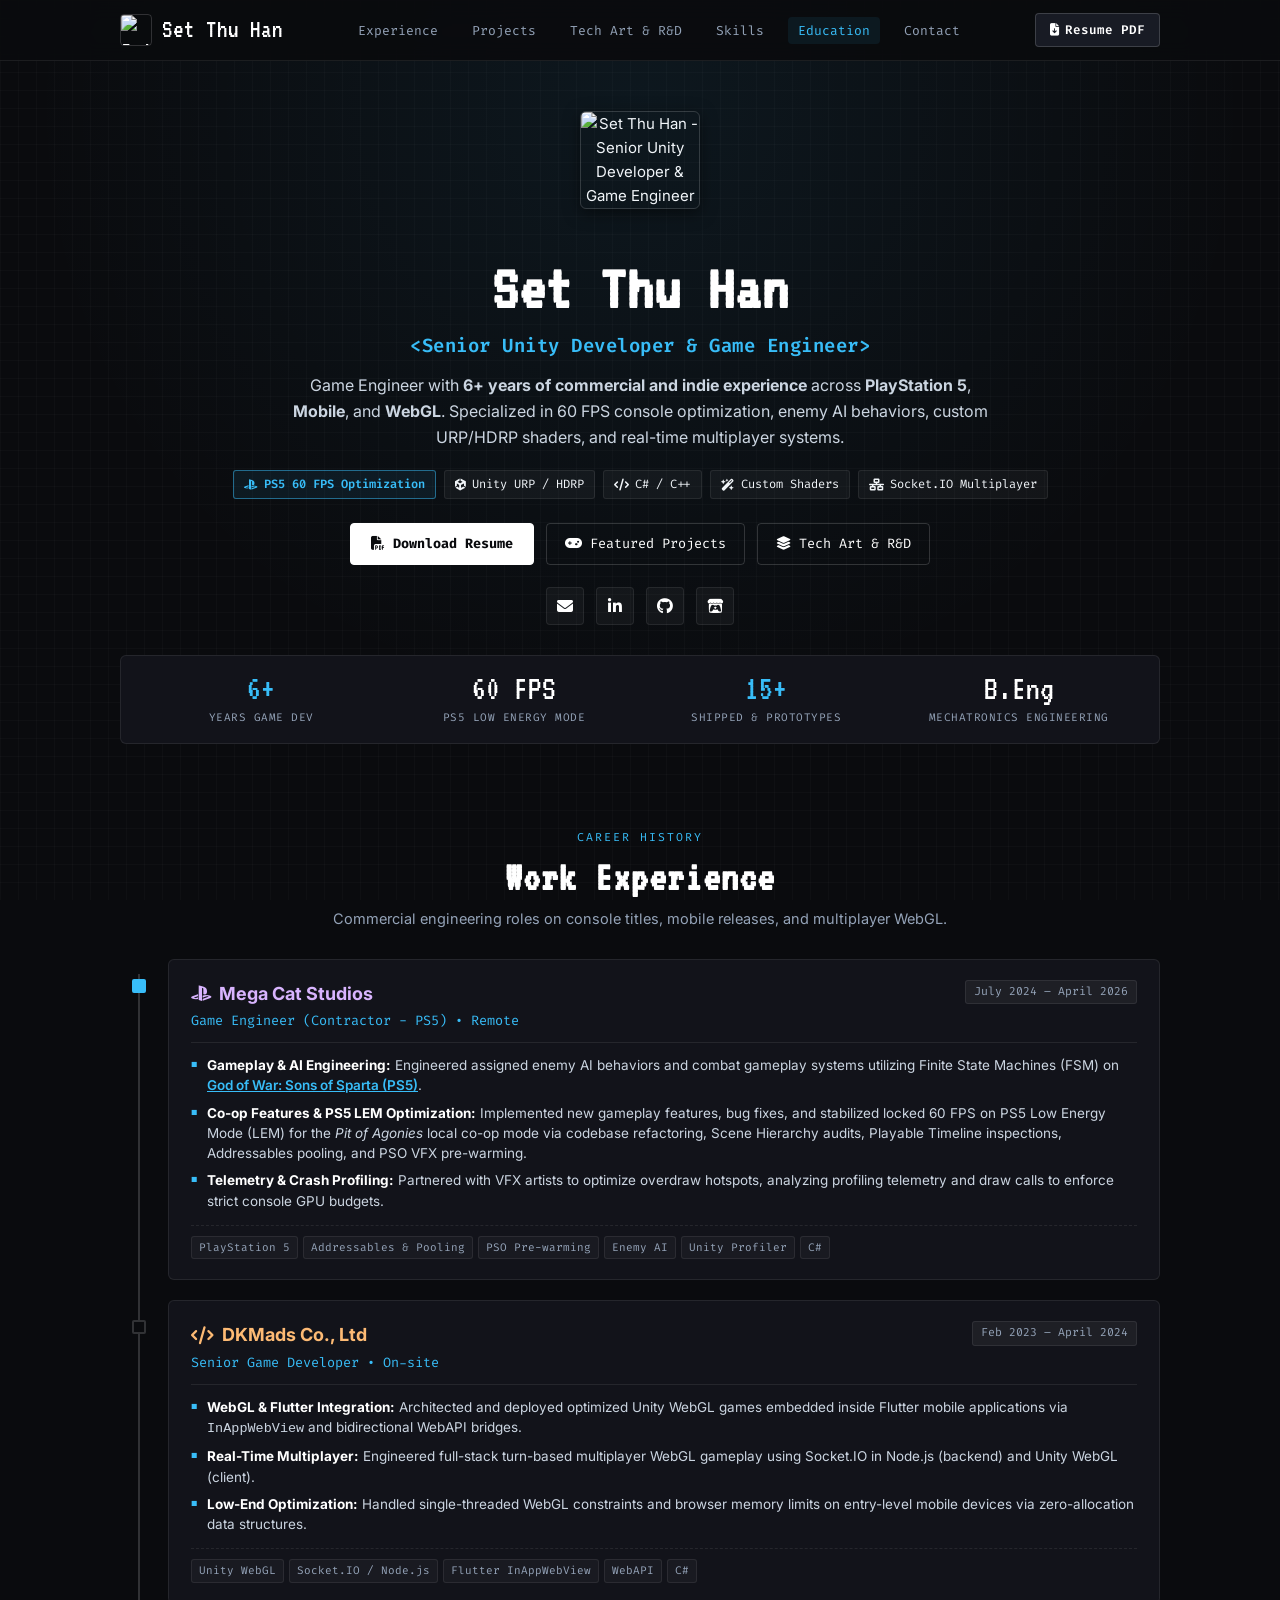
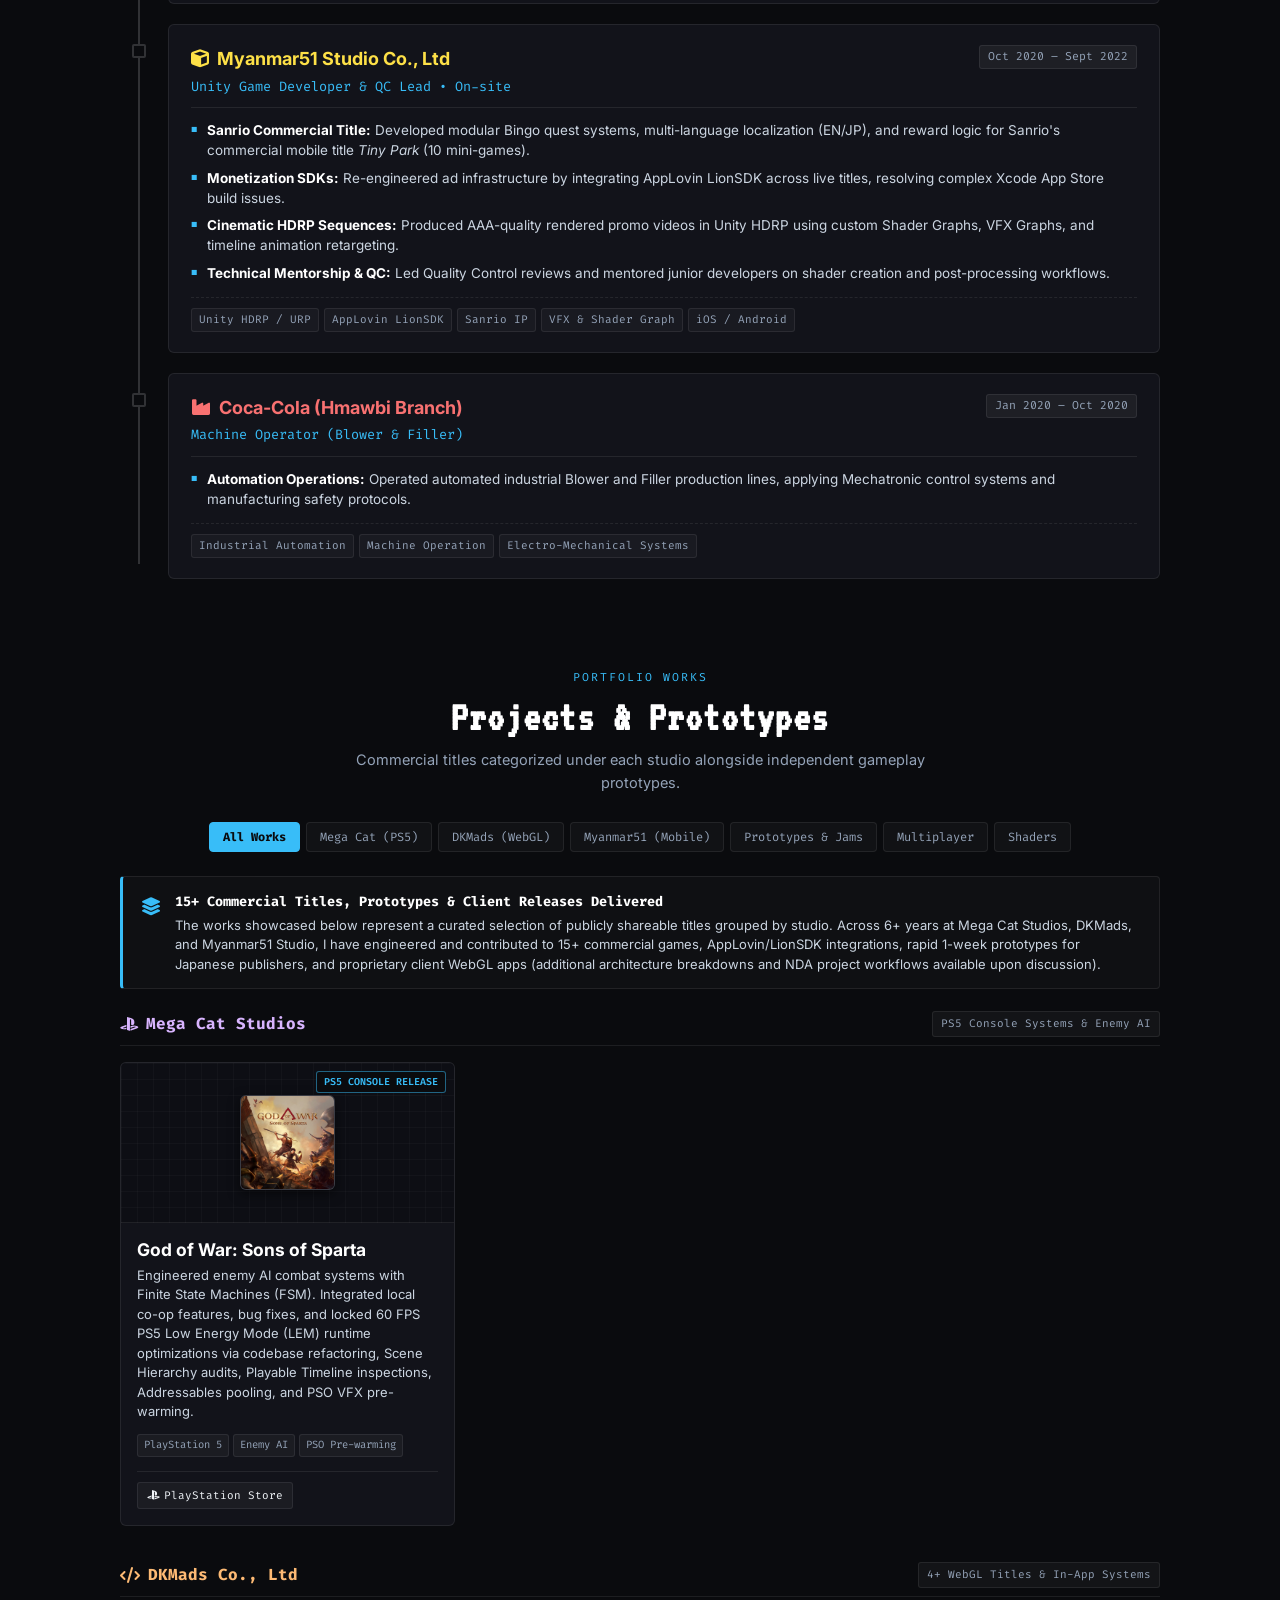
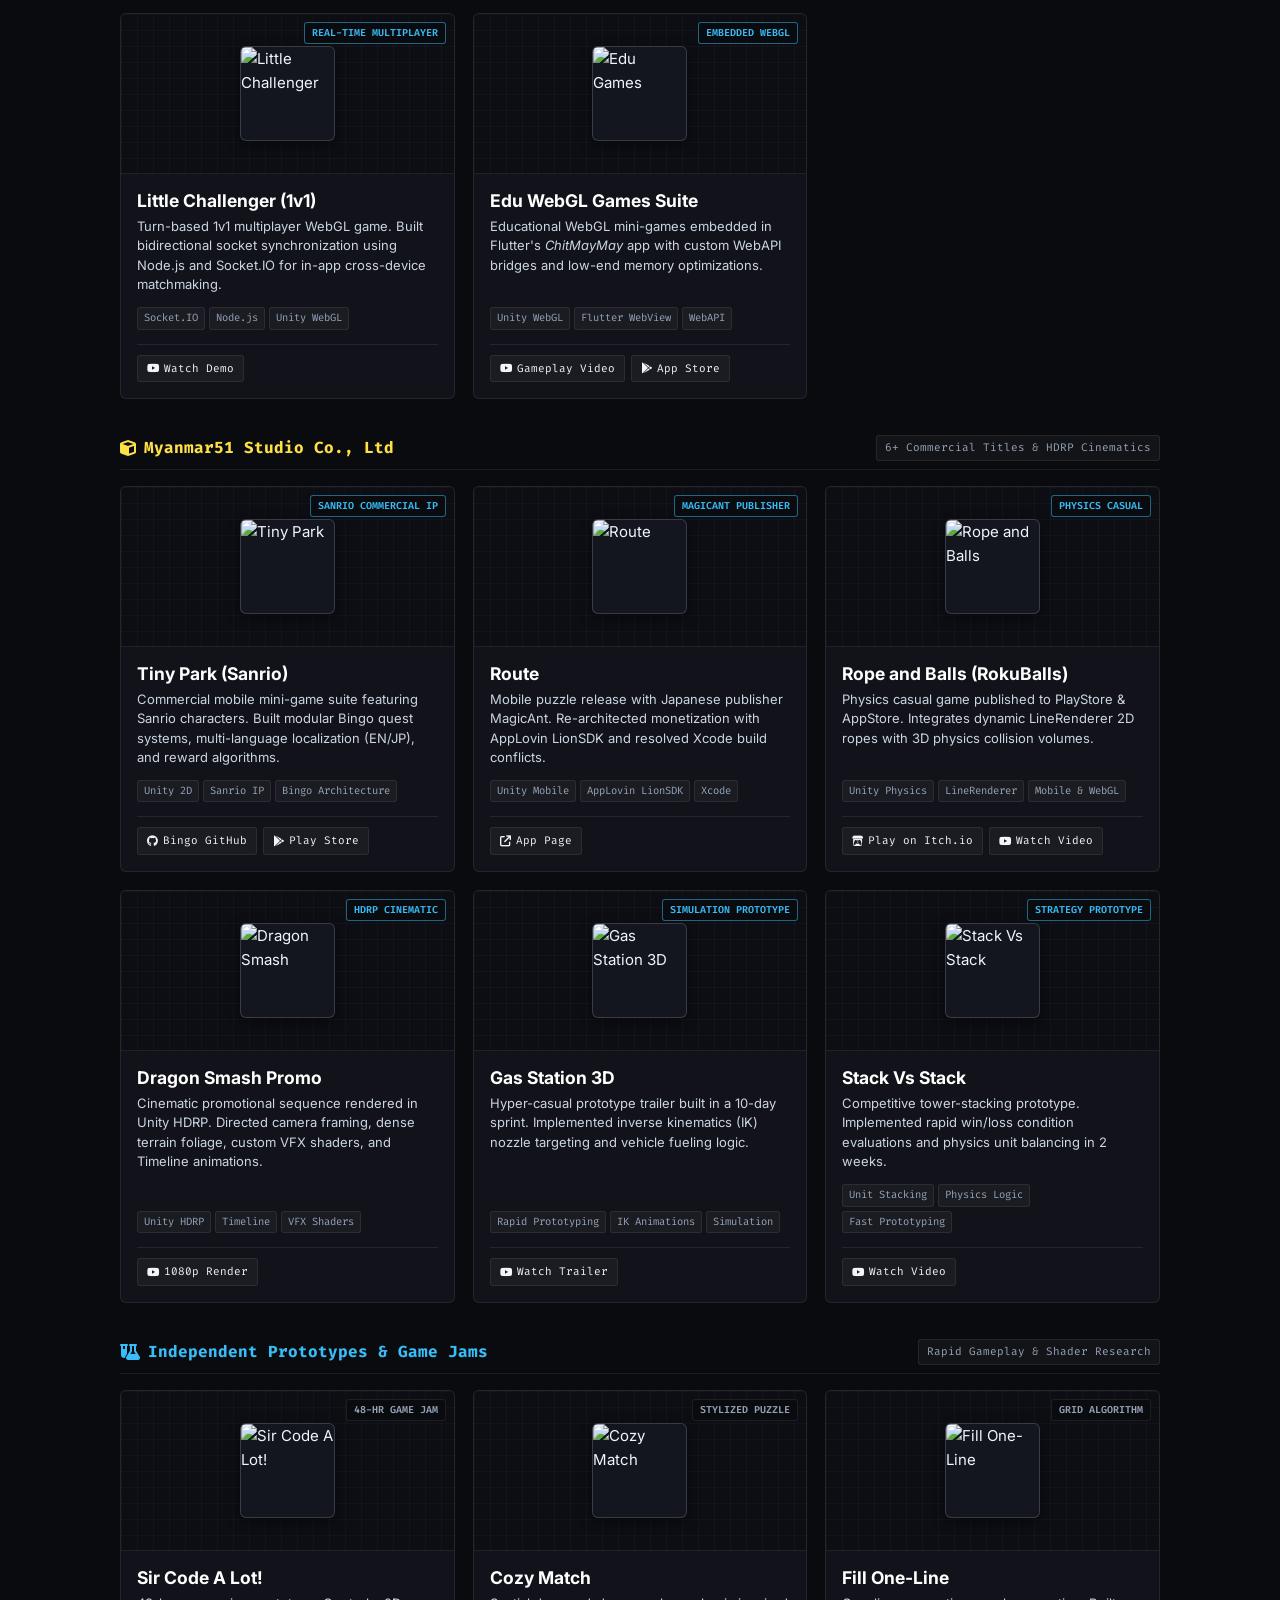
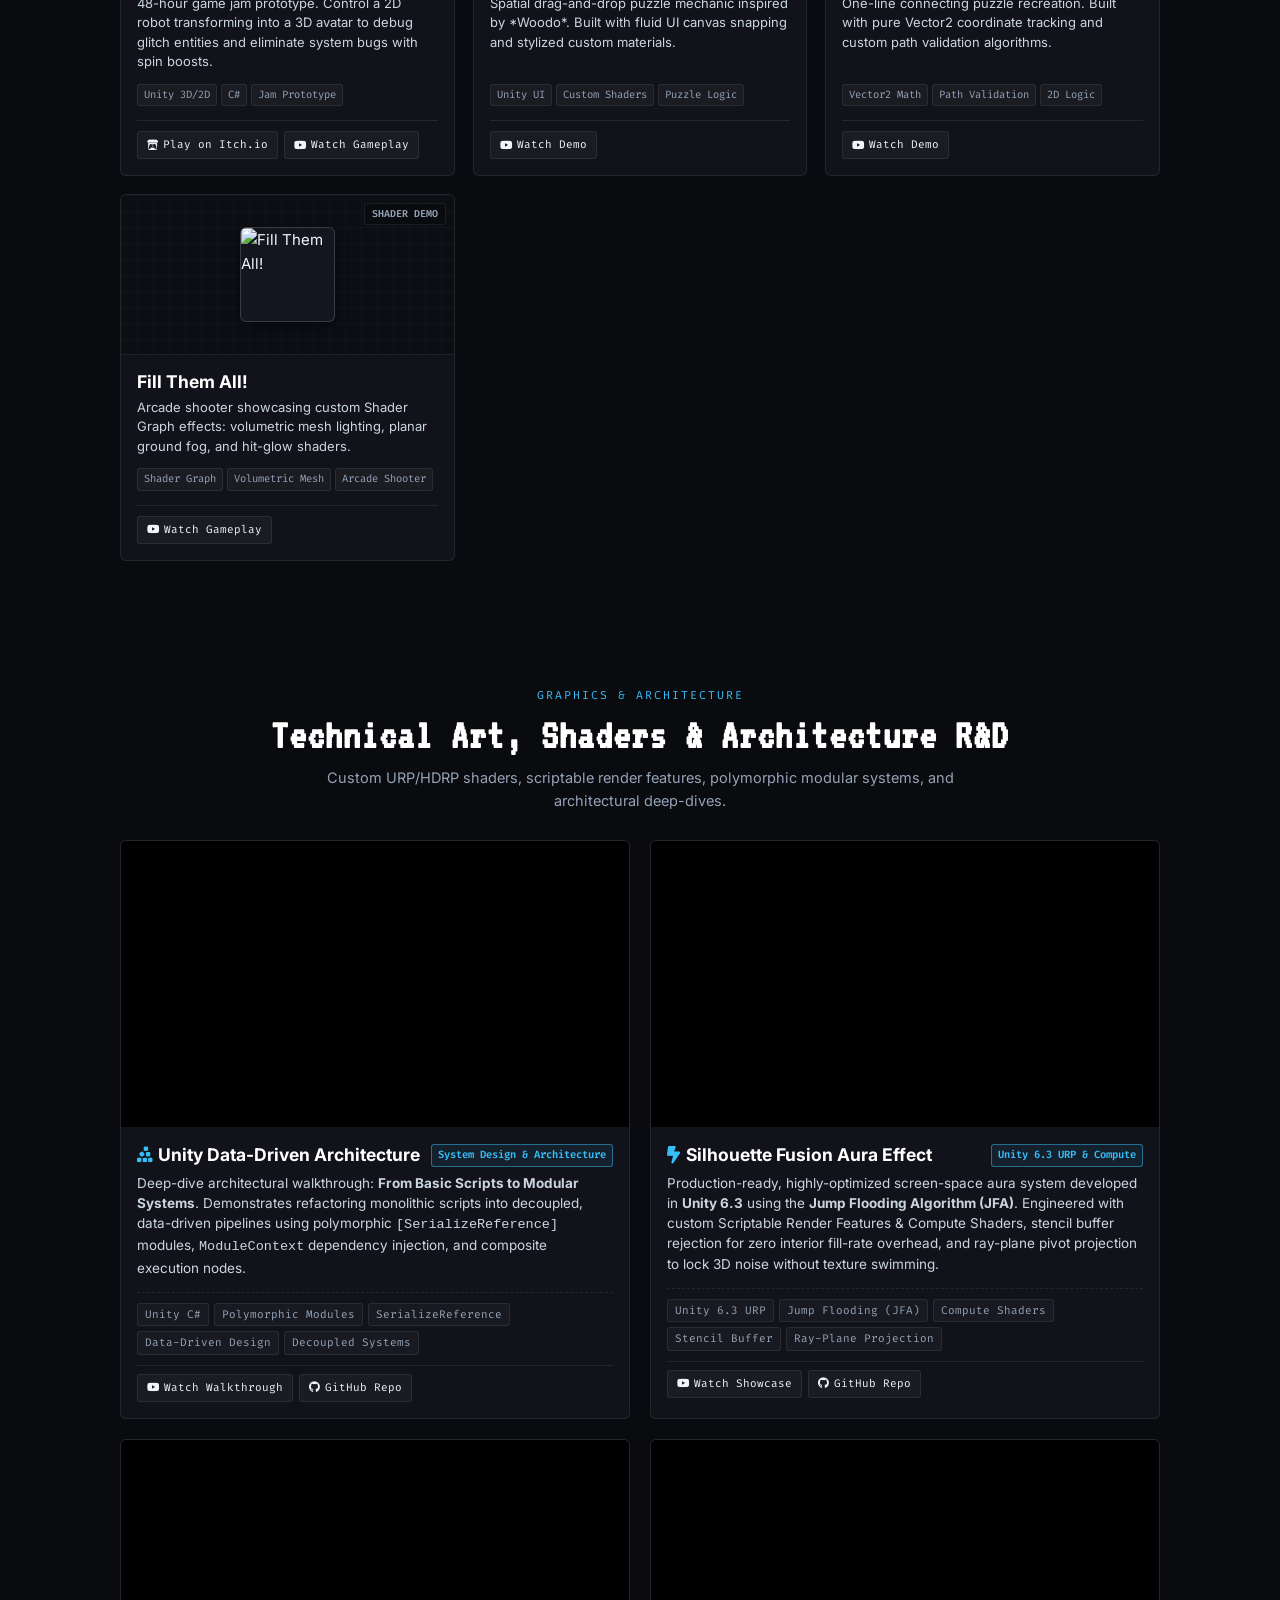
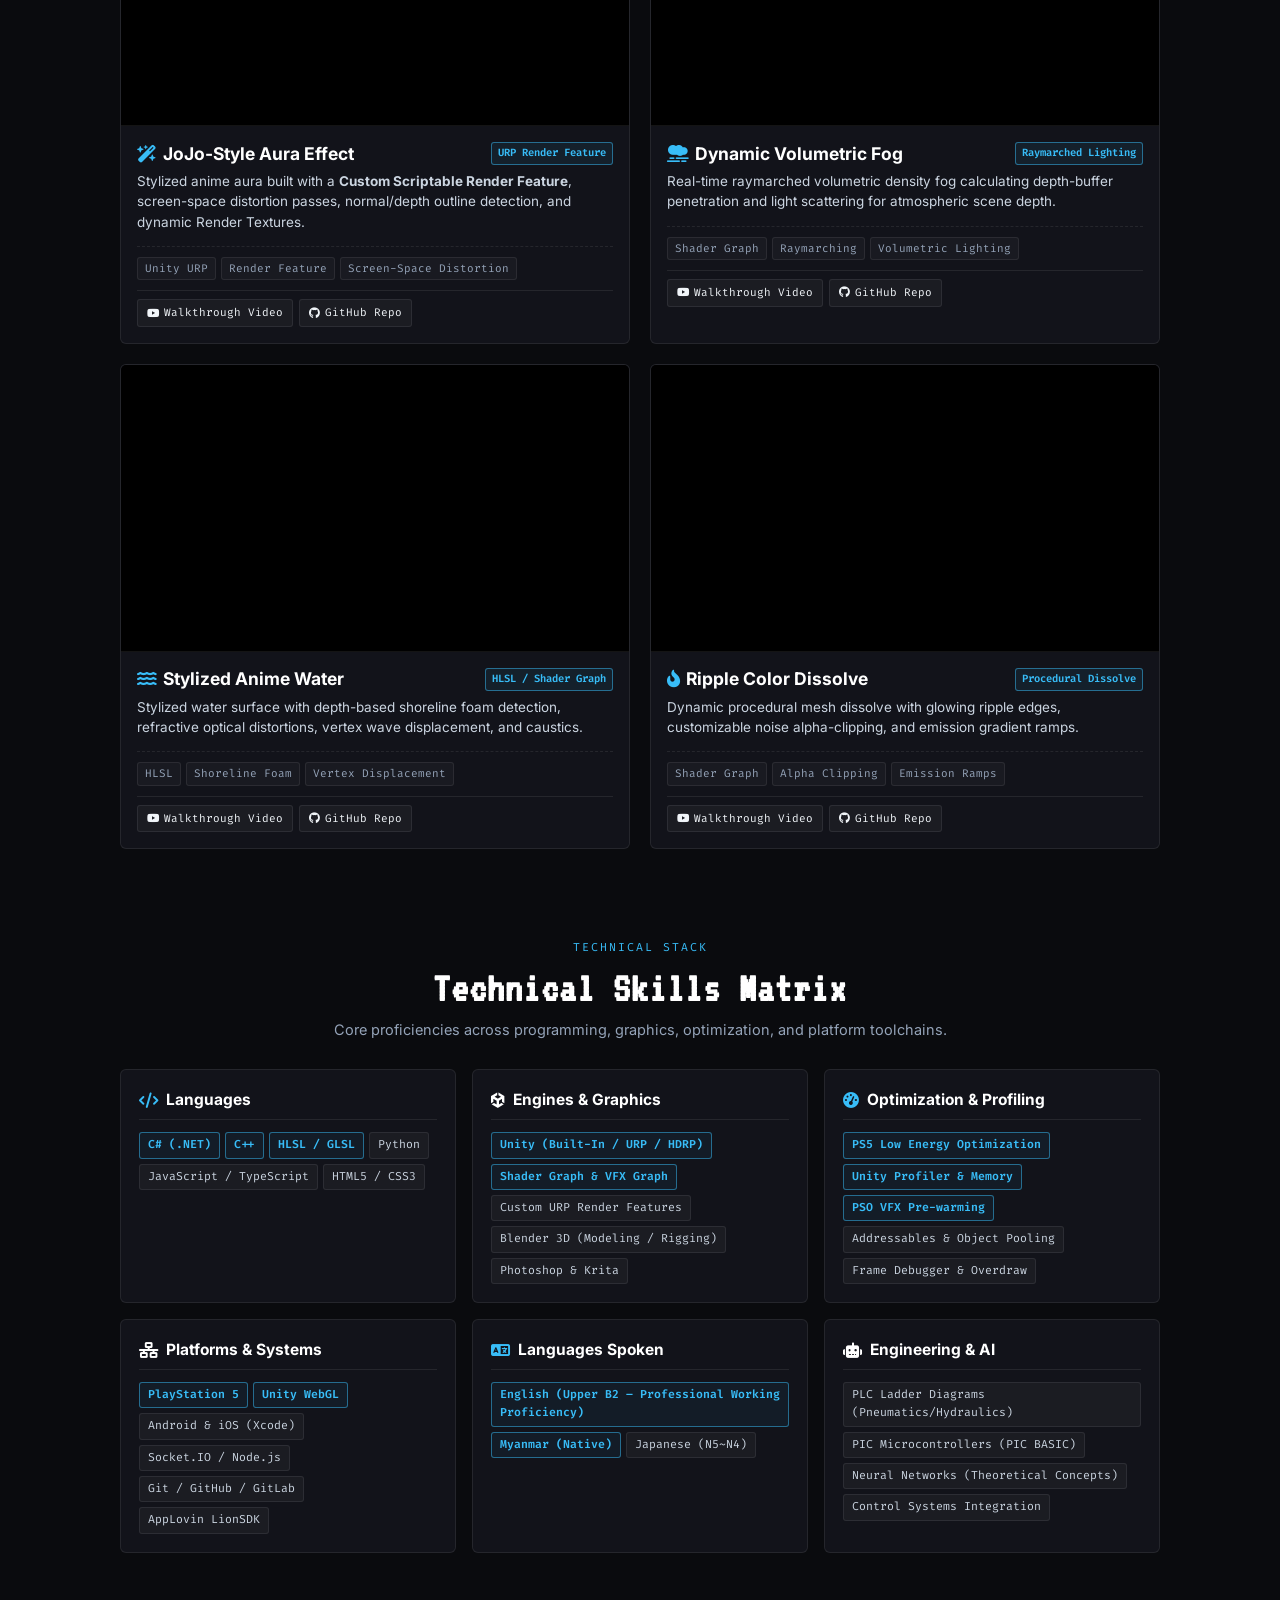
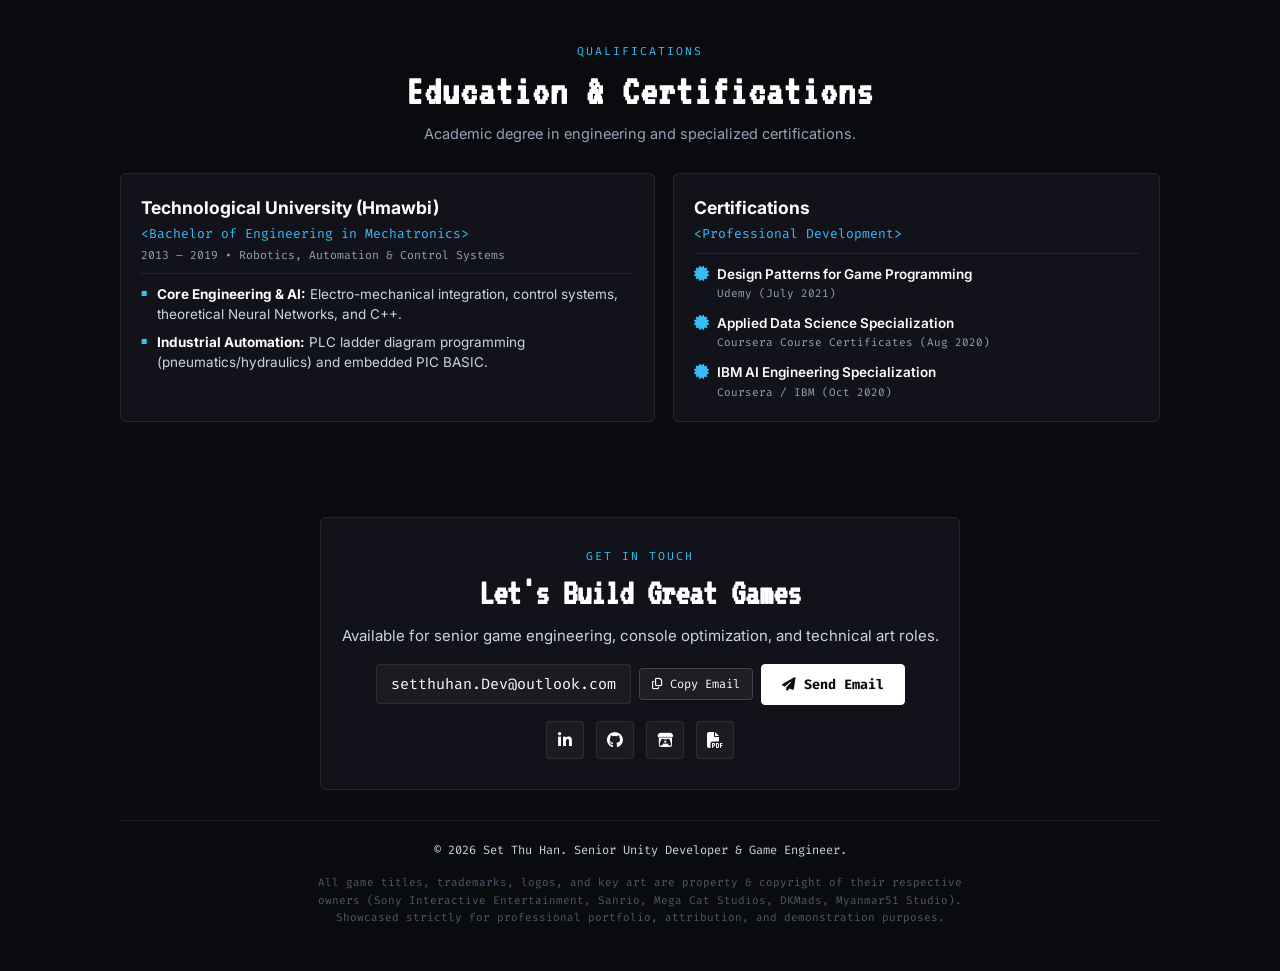
==== commit a742776c: "Update YT link" ====
--- a/index.html
+++ b/index.html
@@ -691,12 +691,74 @@
     <section id="shaders" class="section-container">
         <div class="container-custom">
             <div class="section-header">
-                <span class="section-eyebrow">Graphics &amp; Rendering</span>
+                <span class="section-eyebrow">Graphics &amp; Architecture</span>
                 <h2 class="section-title">Technical Art, Shaders &amp; Architecture R&amp;D</h2>
-                <p class="section-subtitle">Custom URP/HDRP shaders, scriptable render features, volumetric rendering, and engine breakdowns.</p>
+                <p class="section-subtitle">Custom URP/HDRP shaders, scriptable render features, polymorphic modular systems, and architectural deep-dives.</p>
             </div>
 
             <div class="shader-grid">
+
+                <!-- Unity Data-Driven Architecture: From Basic Scripts to Modular Systems -->
+                <div class="shader-card">
+                    <div class="video-responsive-wrapper">
+                        <iframe src="https://www.youtube.com/embed/1bi46nox6nY" title="Unity Data-Driven Architecture: From Basic Scripts to Modular Systems" allow="accelerometer; autoplay; clipboard-write; encrypted-media; gyroscope; picture-in-picture" allowfullscreen></iframe>
+                    </div>
+                    <div class="shader-details">
+                        <div class="shader-header-row">
+                            <h3 class="shader-title"><i class="fa-solid fa-cubes-stacked" style="color: var(--accent-focus);"></i> Unity Data-Driven Architecture</h3>
+                            <span class="shader-type-badge">System Design &amp; Architecture</span>
+                        </div>
+                        <p class="shader-desc">
+                            Deep-dive architectural walkthrough: <b>From Basic Scripts to Modular Systems</b>. Demonstrates refactoring monolithic scripts into decoupled, data-driven pipelines using polymorphic <code>[SerializeReference]</code> modules, <code>ModuleContext</code> dependency injection, and composite execution nodes.
+                        </p>
+                        <div class="tag-list">
+                            <span class="tech-chip">Unity C#</span>
+                            <span class="tech-chip">Polymorphic Modules</span>
+                            <span class="tech-chip">SerializeReference</span>
+                            <span class="tech-chip">Data-Driven Design</span>
+                            <span class="tech-chip">Decoupled Systems</span>
+                        </div>
+                        <div class="shader-links-row">
+                            <a href="https://youtu.be/1bi46nox6nY" target="_blank" rel="noopener noreferrer" class="project-link-btn">
+                                <i class="fa-brands fa-youtube"></i> Watch Walkthrough
+                            </a>
+                            <a href="https://github.com/SetThuHan-Dev" target="_blank" rel="noopener noreferrer" class="project-link-btn">
+                                <i class="fa-brands fa-github"></i> GitHub Repo
+                            </a>
+                        </div>
+                    </div>
+                </div>
+
+                <!-- Screen-Space Silhouette Fusion Aura Effect (Unity 6.3 Production Ready) -->
+                <div class="shader-card">
+                    <div class="video-responsive-wrapper">
+                        <iframe src="https://www.youtube.com/embed/HzleoM3ezrY" title="Screen-Space Silhouette Fusion Aura Effect (Unity 6.3)" allow="accelerometer; autoplay; clipboard-write; encrypted-media; gyroscope; picture-in-picture" allowfullscreen></iframe>
+                    </div>
+                    <div class="shader-details">
+                        <div class="shader-header-row">
+                            <h3 class="shader-title"><i class="fa-solid fa-bolt-lightning" style="color: var(--accent-focus);"></i> Silhouette Fusion Aura Effect</h3>
+                            <span class="shader-type-badge">Unity 6.3 URP &amp; Compute</span>
+                        </div>
+                        <p class="shader-desc">
+                            Production-ready, highly-optimized screen-space aura system developed in <b>Unity 6.3</b> using the <b>Jump Flooding Algorithm (JFA)</b>. Engineered with custom Scriptable Render Features &amp; Compute Shaders, stencil buffer rejection for zero interior fill-rate overhead, and ray-plane pivot projection to lock 3D noise without texture swimming.
+                        </p>
+                        <div class="tag-list">
+                            <span class="tech-chip">Unity 6.3 URP</span>
+                            <span class="tech-chip">Jump Flooding (JFA)</span>
+                            <span class="tech-chip">Compute Shaders</span>
+                            <span class="tech-chip">Stencil Buffer</span>
+                            <span class="tech-chip">Ray-Plane Projection</span>
+                        </div>
+                        <div class="shader-links-row">
+                            <a href="https://youtu.be/HzleoM3ezrY" target="_blank" rel="noopener noreferrer" class="project-link-btn">
+                                <i class="fa-brands fa-youtube"></i> Watch Showcase
+                            </a>
+                            <a href="https://github.com/SetThuHan-Dev" target="_blank" rel="noopener noreferrer" class="project-link-btn">
+                                <i class="fa-brands fa-github"></i> GitHub Repo
+                            </a>
+                        </div>
+                    </div>
+                </div>
 
                 <!-- JoJo Aura Effect -->
                 <div class="shader-card">
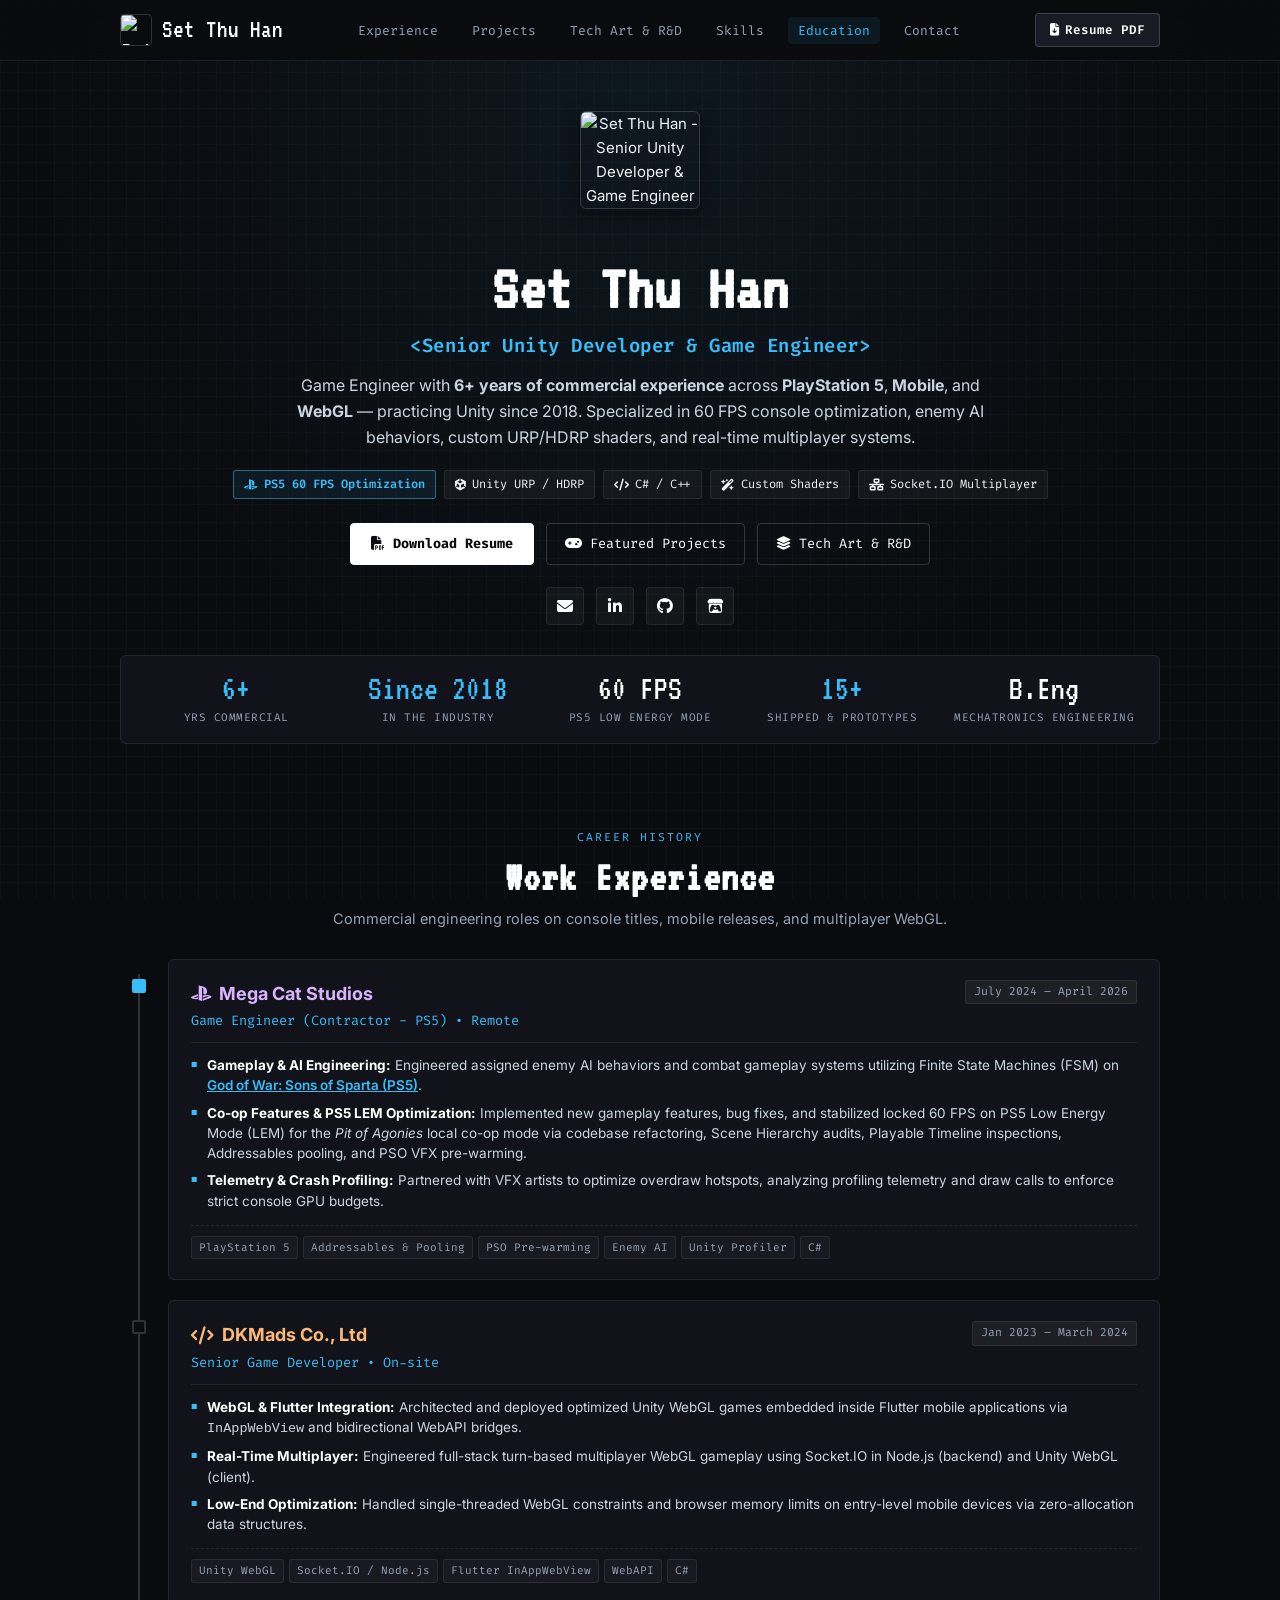
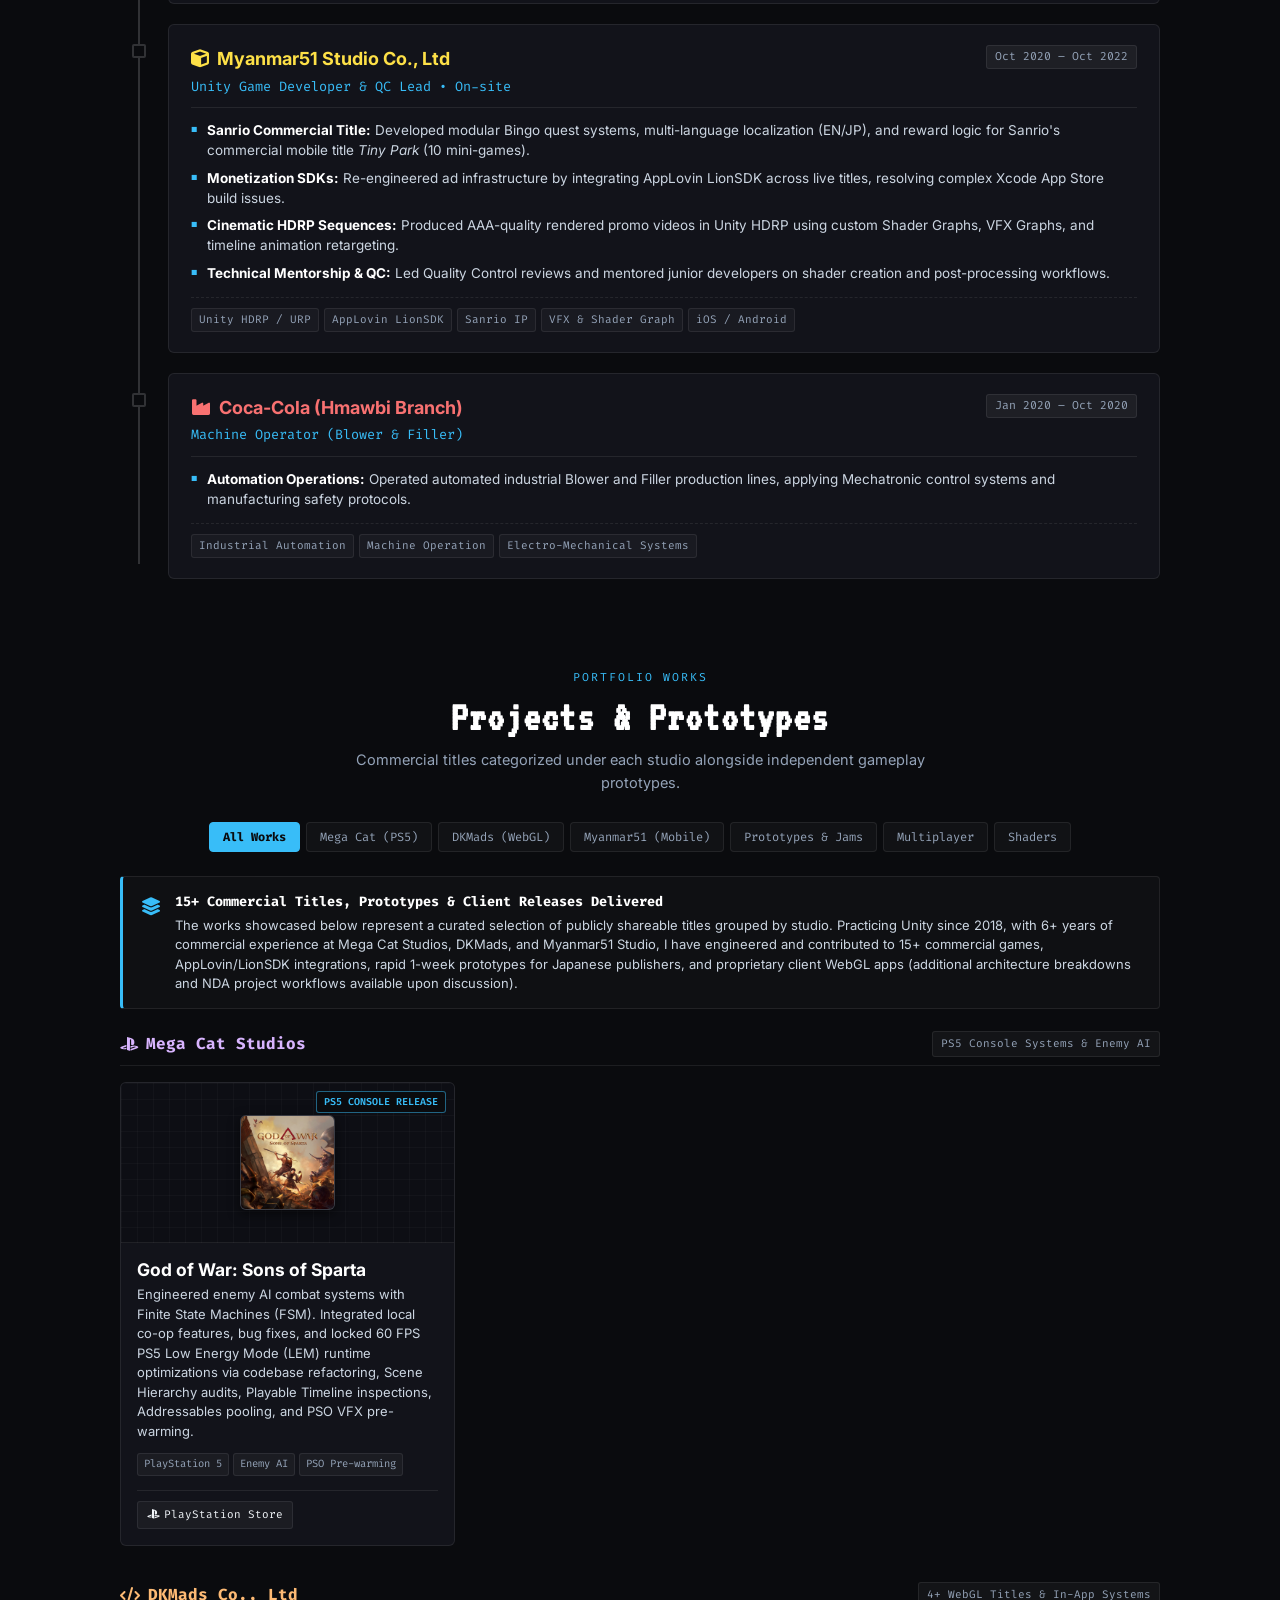
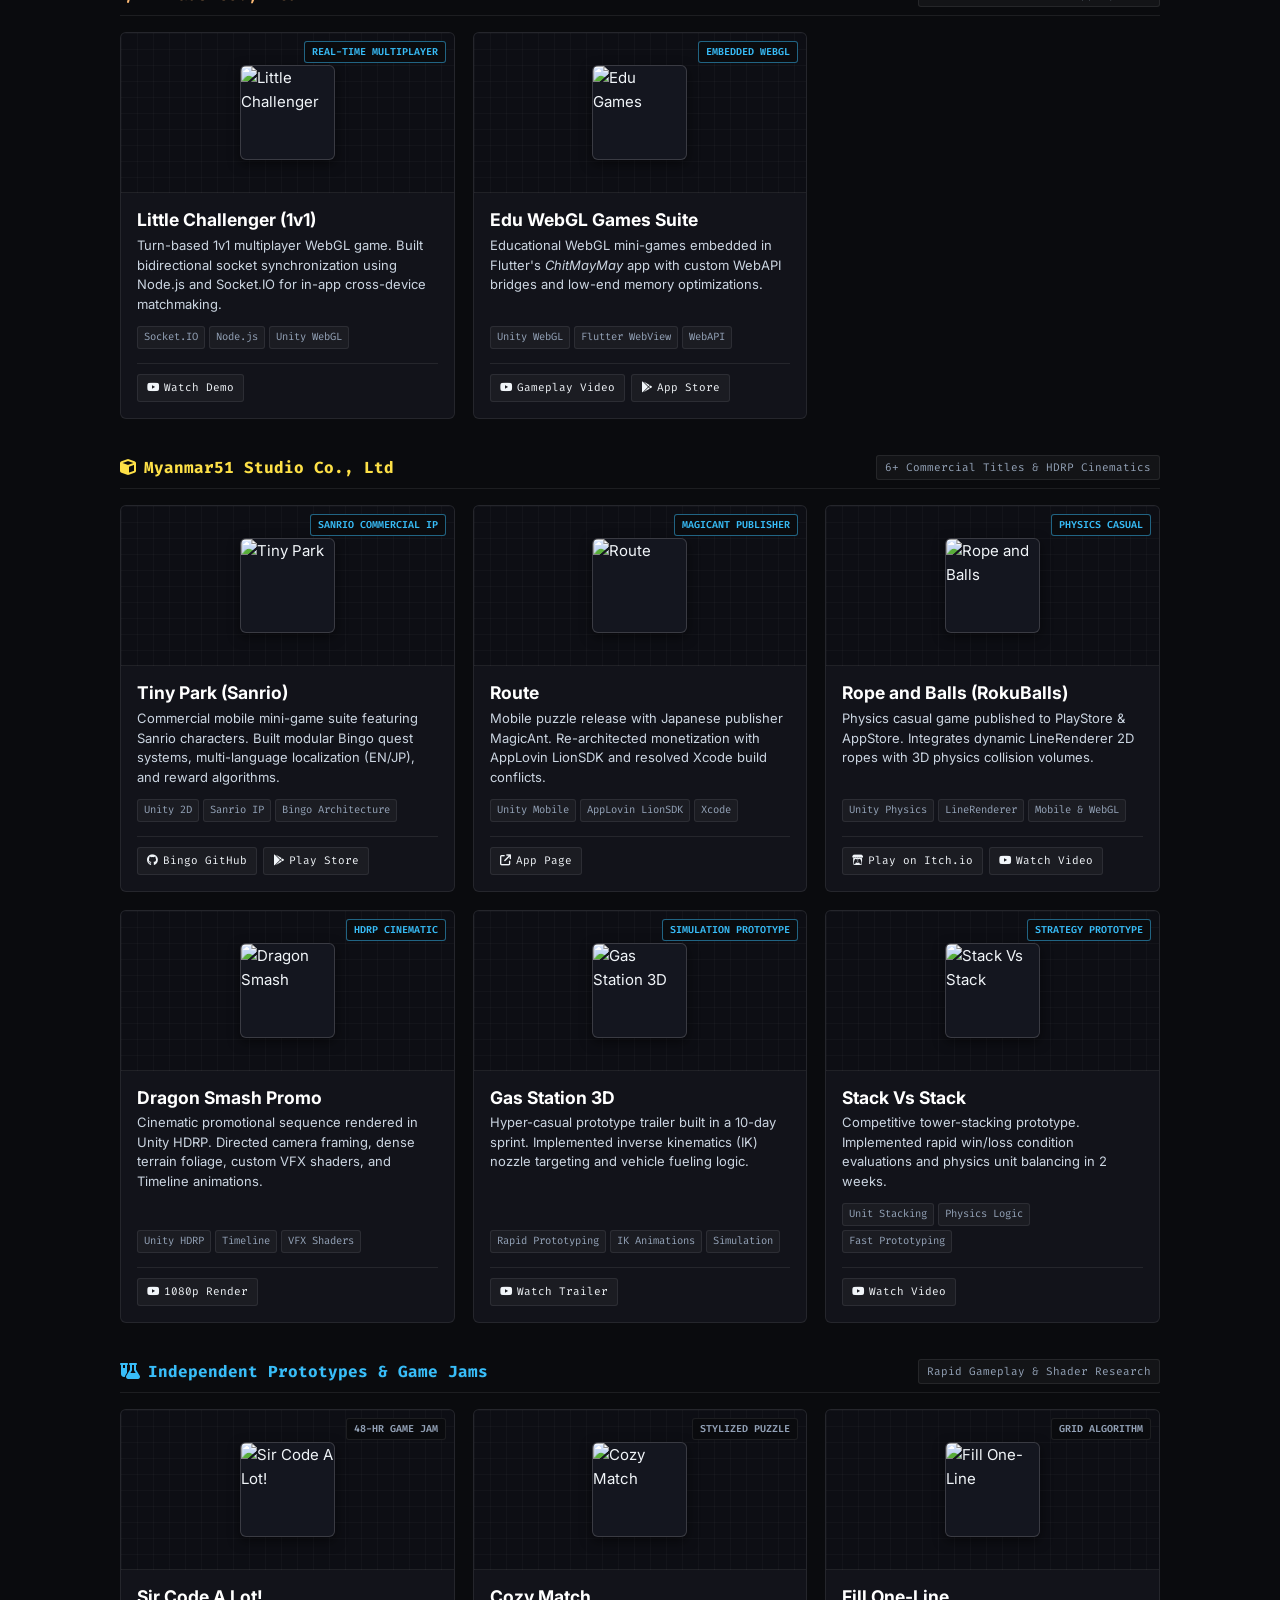
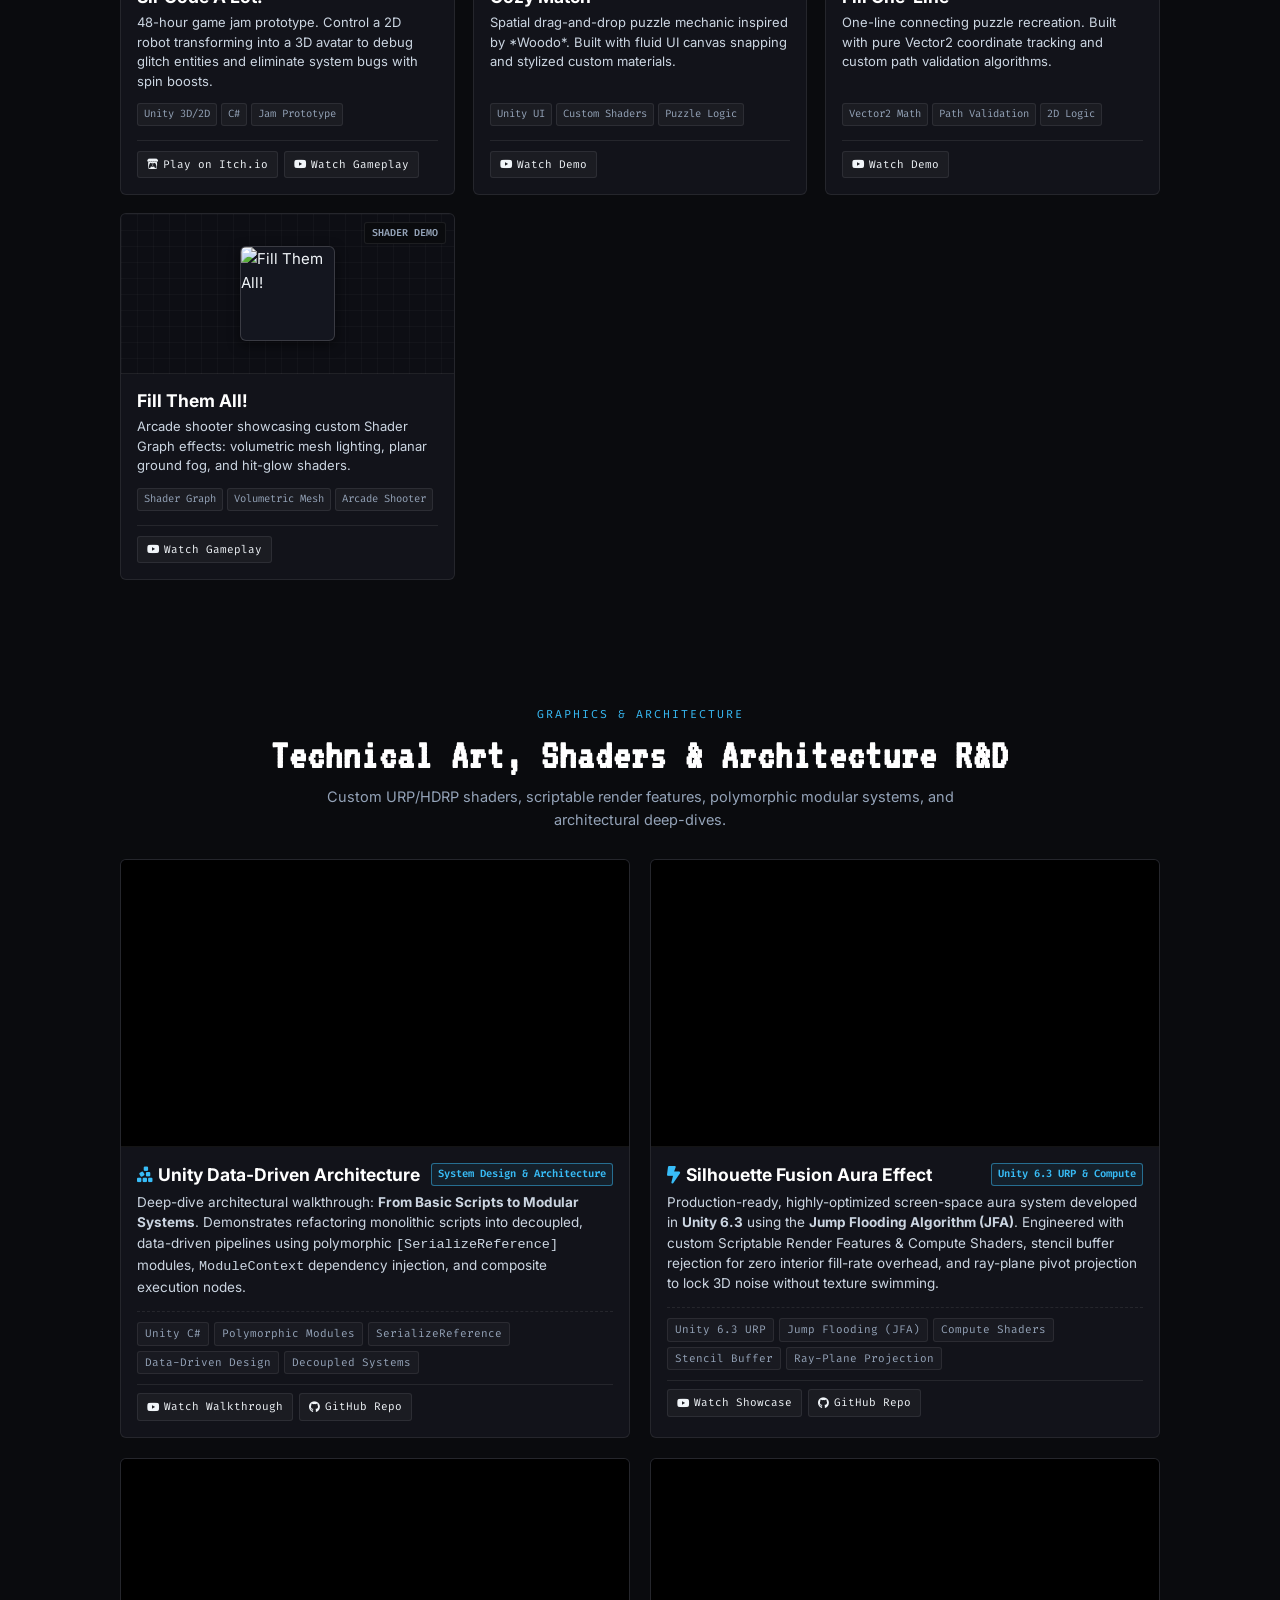
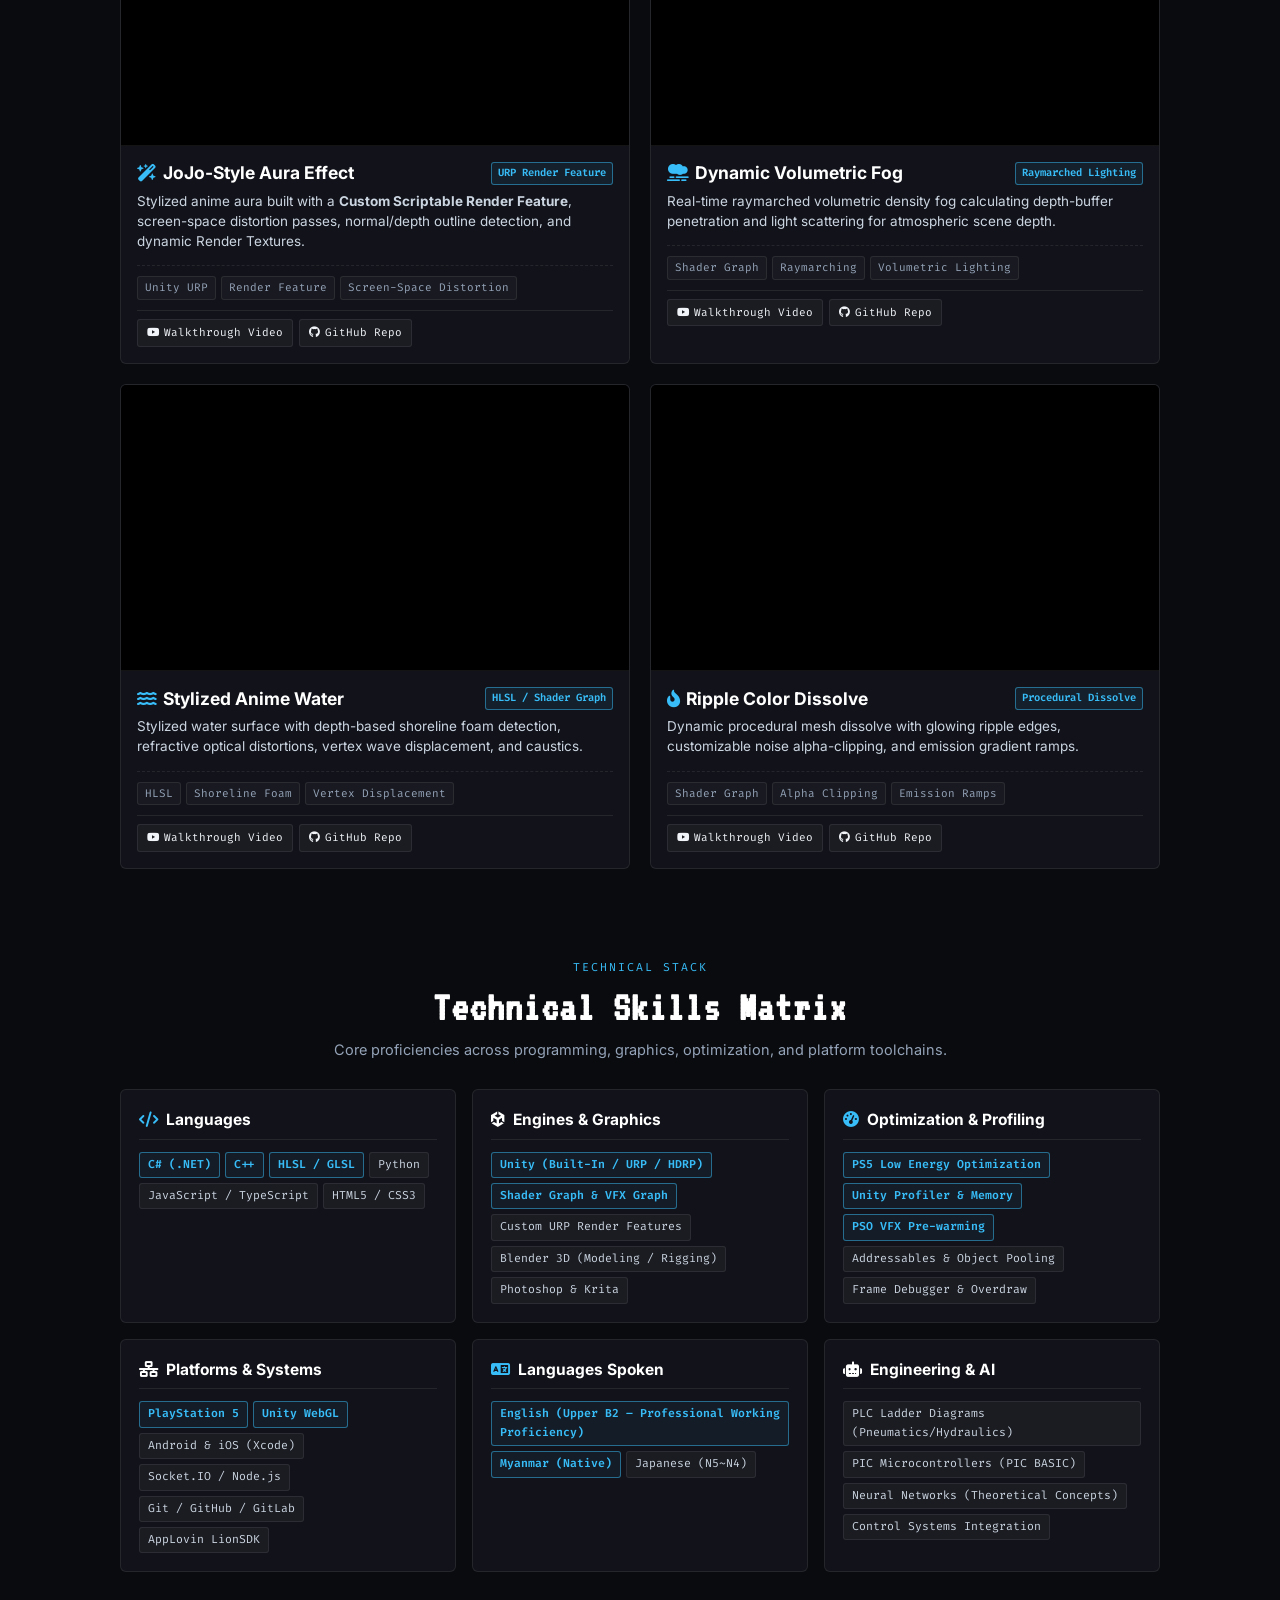
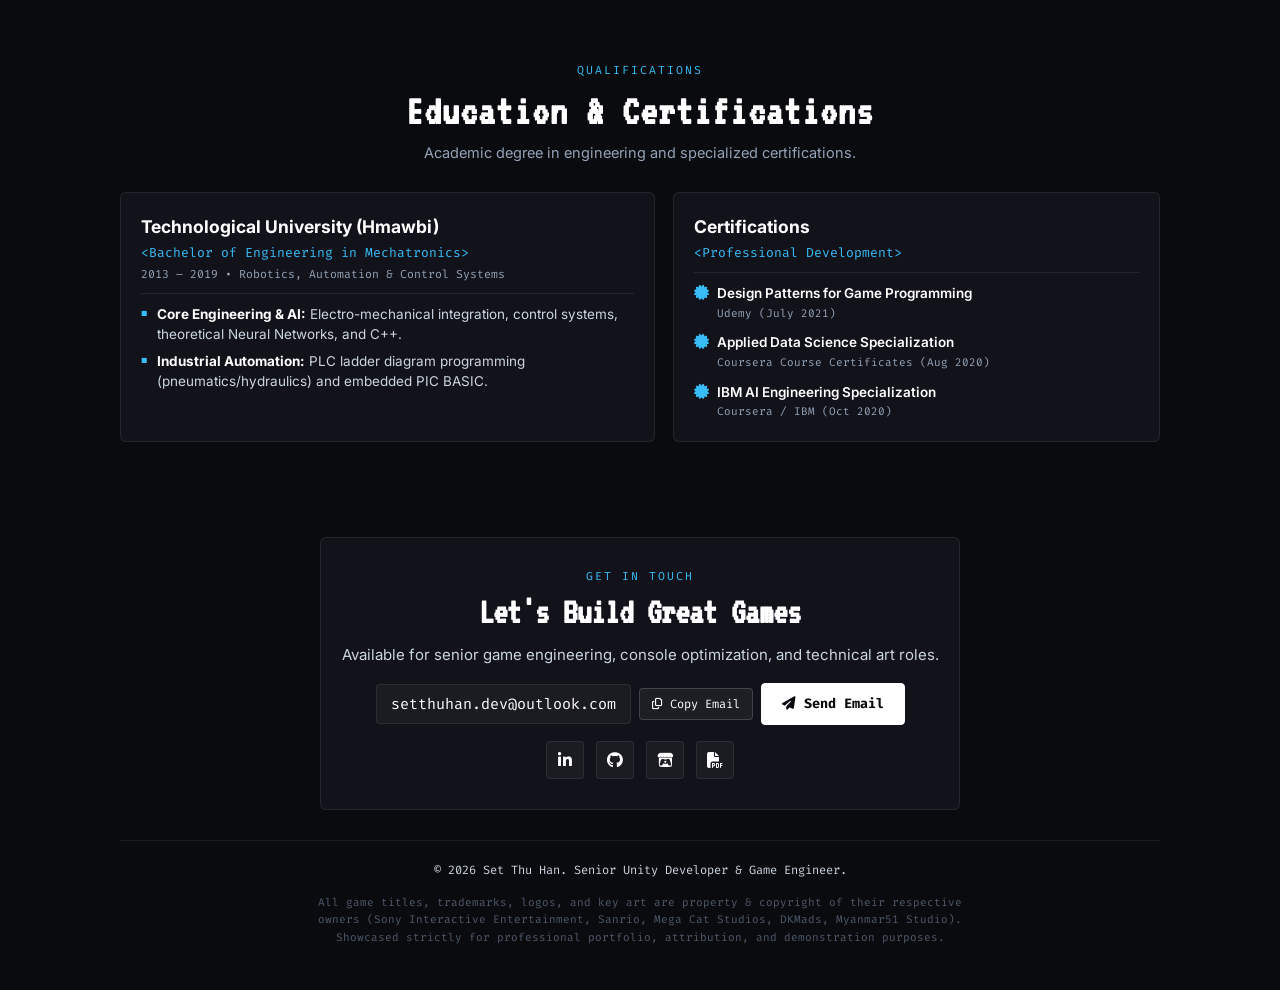
==== commit f23844f3: "update exp" ====
--- a/index.html
+++ b/index.html
@@ -92,7 +92,7 @@
             <div class="hero-subtitle text-gradient">&lt;Senior Unity Developer &amp; Game Engineer&gt;</div>
 
             <p class="hero-bio">
-                Game Engineer with <b>6+ years of commercial and indie experience</b> across <b>PlayStation 5</b>, <b>Mobile</b>, and <b>WebGL</b>. Specialized in 60 FPS console optimization, enemy AI behaviors, custom URP/HDRP shaders, and real-time multiplayer systems.
+                Game Engineer with <b>6+ years of commercial experience</b> across <b>PlayStation 5</b>, <b>Mobile</b>, and <b>WebGL</b> — practicing Unity since 2018. Specialized in 60 FPS console optimization, enemy AI behaviors, custom URP/HDRP shaders, and real-time multiplayer systems.
             </p>
 
             <div class="hero-badges">
@@ -116,7 +116,7 @@
             </div>
 
             <div class="hero-socials">
-                <a href="mailto:setthuhan.Dev@outlook.com" class="social-icon-btn" title="Email" target="_blank" rel="noopener noreferrer">
+                <a href="mailto:setthuhan.dev@outlook.com" class="social-icon-btn" title="Email" target="_blank" rel="noopener noreferrer">
                     <i class="fa-solid fa-envelope"></i>
                 </a>
                 <a href="https://www.linkedin.com/in/set-thu-han/" class="social-icon-btn" title="LinkedIn" target="_blank" rel="noopener noreferrer">
@@ -134,7 +134,11 @@
             <div class="metrics-row">
                 <div class="metric-box">
                     <div class="metric-number highlight-blue">6+</div>
-                    <div class="metric-label">Years Game Dev</div>
+                    <div class="metric-label">Yrs Commercial</div>
+                </div>
+                <div class="metric-box">
+                    <div class="metric-number highlight-blue">Since 2018</div>
+                    <div class="metric-label">In the Industry</div>
                 </div>
                 <div class="metric-box">
                     <div class="metric-number">60 FPS</div>
@@ -203,7 +207,7 @@
                                 </div>
                                 <div class="job-role">Senior Game Developer • On-site</div>
                             </div>
-                            <span class="job-period">Feb 2023 – April 2024</span>
+                            <span class="job-period">Jan 2023 – March 2024</span>
                         </div>
                         <ul class="timeline-bullet-list">
                             <li><b>WebGL &amp; Flutter Integration:</b> Architected and deployed optimized Unity WebGL games embedded inside Flutter mobile applications via <code>InAppWebView</code> and bidirectional WebAPI bridges.</li>
@@ -231,7 +235,7 @@
                                 </div>
                                 <div class="job-role">Unity Game Developer &amp; QC Lead • On-site</div>
                             </div>
-                            <span class="job-period">Oct 2020 – Sept 2022</span>
+                            <span class="job-period">Oct 2020 – Oct 2022</span>
                         </div>
                         <ul class="timeline-bullet-list">
                             <li><b>Sanrio Commercial Title:</b> Developed modular Bingo quest systems, multi-language localization (EN/JP), and reward logic for Sanrio's commercial mobile title <i>Tiny Park</i> (10 mini-games).</li>
@@ -303,7 +307,7 @@
                 <div class="scope-text">
                     <strong>15+ Commercial Titles, Prototypes &amp; Client Releases Delivered</strong>
                     <p>
-                        The works showcased below represent a curated selection of publicly shareable titles grouped by studio. Across 6+ years at Mega Cat Studios, DKMads, and Myanmar51 Studio, I have engineered and contributed to 15+ commercial games, AppLovin/LionSDK integrations, rapid 1-week prototypes for Japanese publishers, and proprietary client WebGL apps (additional architecture breakdowns and NDA project workflows available upon discussion).
+                        The works showcased below represent a curated selection of publicly shareable titles grouped by studio. Practicing Unity since 2018, with 6+ years of commercial experience at Mega Cat Studios, DKMads, and Myanmar51 Studio, I have engineered and contributed to 15+ commercial games, AppLovin/LionSDK integrations, rapid 1-week prototypes for Japanese publishers, and proprietary client WebGL apps (additional architecture breakdowns and NDA project workflows available upon discussion).
                     </p>
                 </div>
             </div>
@@ -1054,11 +1058,11 @@
                 </p>
 
                 <div class="contact-email-box">
-                    <div class="contact-email">setthuhan.Dev@outlook.com</div>
+                    <div class="contact-email">setthuhan.dev@outlook.com</div>
                     <button id="copy-email-btn" class="copy-btn">
                         <i class="fa-regular fa-copy"></i> Copy Email
                     </button>
-                    <a href="mailto:setthuhan.Dev@outlook.com" class="btn-primary">
+                    <a href="mailto:setthuhan.dev@outlook.com" class="btn-primary">
                         <i class="fa-solid fa-paper-plane"></i> Send Email
                     </a>
                 </div>
--- a/styles/landing.css
+++ b/styles/landing.css
@@ -361,7 +361,7 @@
 /* Key Metrics Row */
 .metrics-row {
     display: grid;
-    grid-template-columns: repeat(4, 1fr);
+    grid-template-columns: repeat(5, 1fr);
     gap: 12px;
     margin: 30px 0 10px;
     padding: 16px 20px;
@@ -1184,7 +1184,7 @@
 
 @media (max-width: 900px) {
     .metrics-row {
-        grid-template-columns: repeat(2, 1fr);
+        grid-template-columns: repeat(3, 1fr);
     }
     .shader-grid {
         grid-template-columns: 1fr;
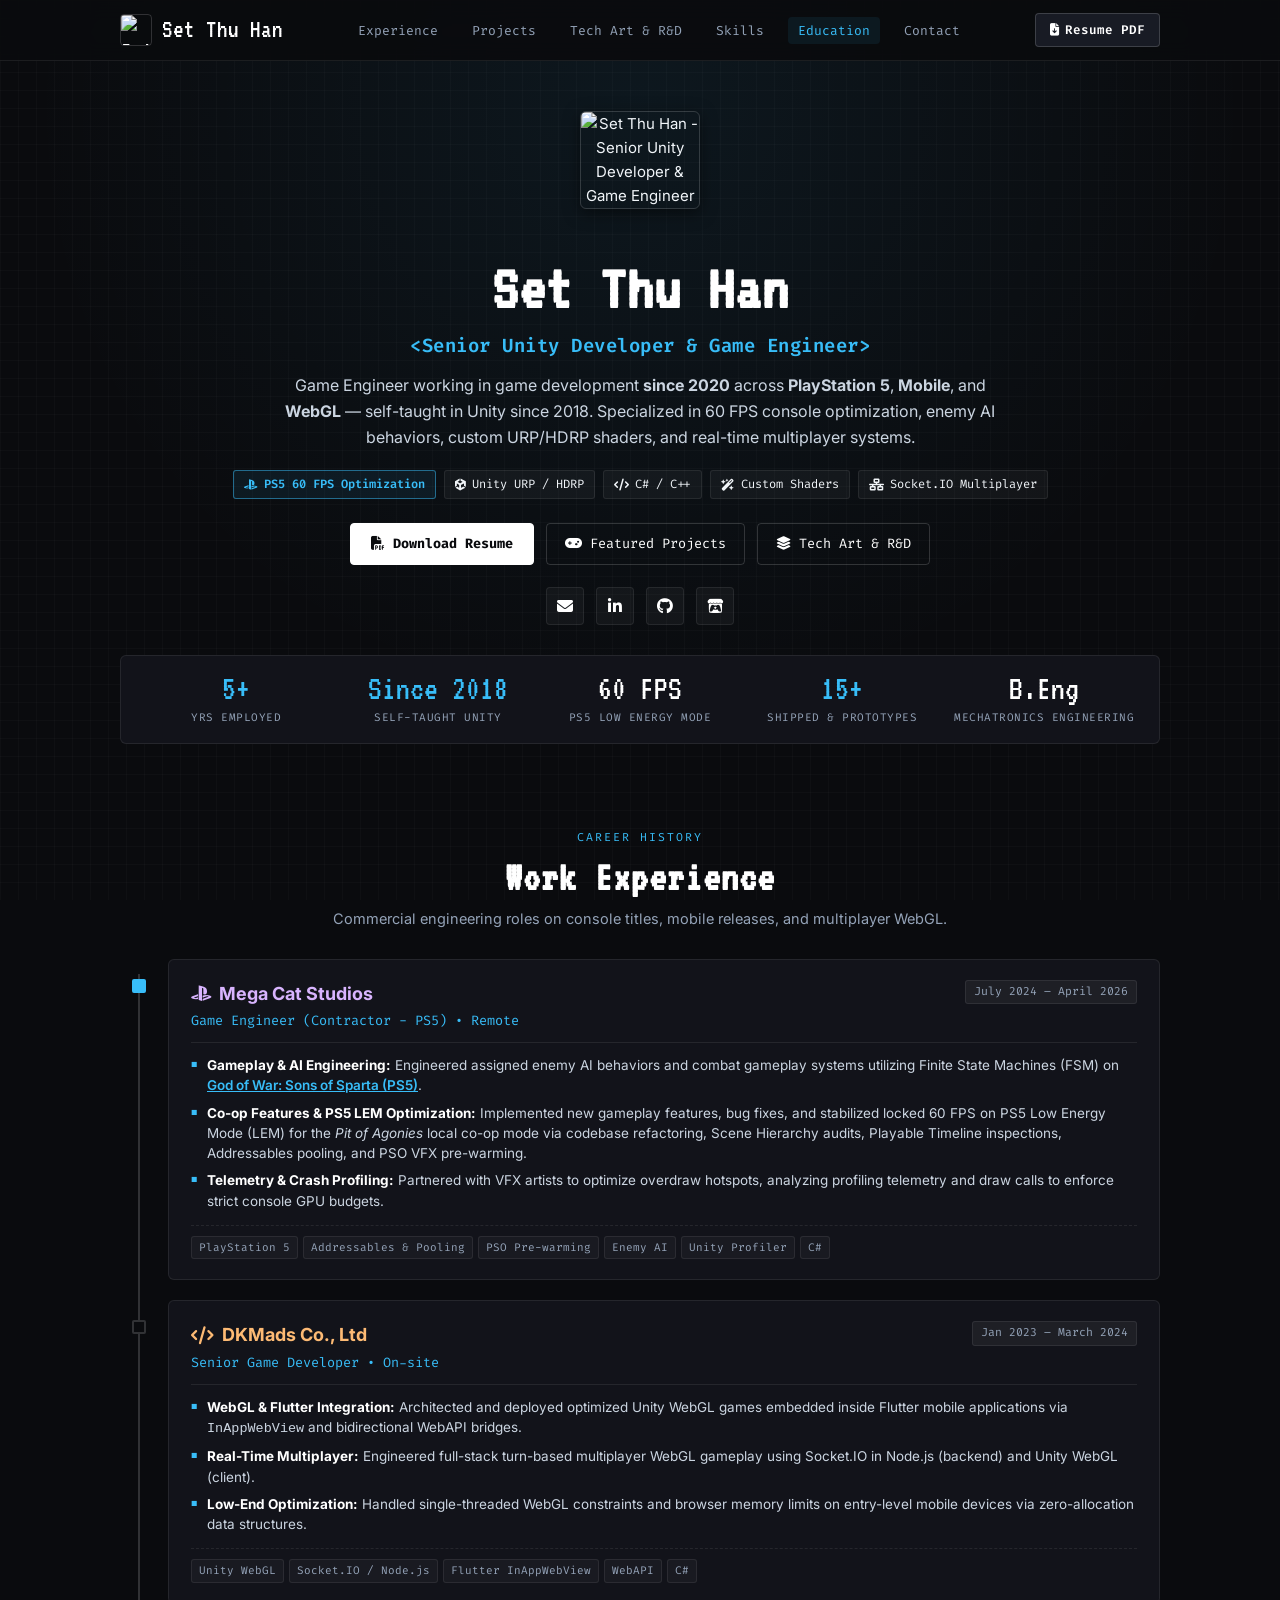
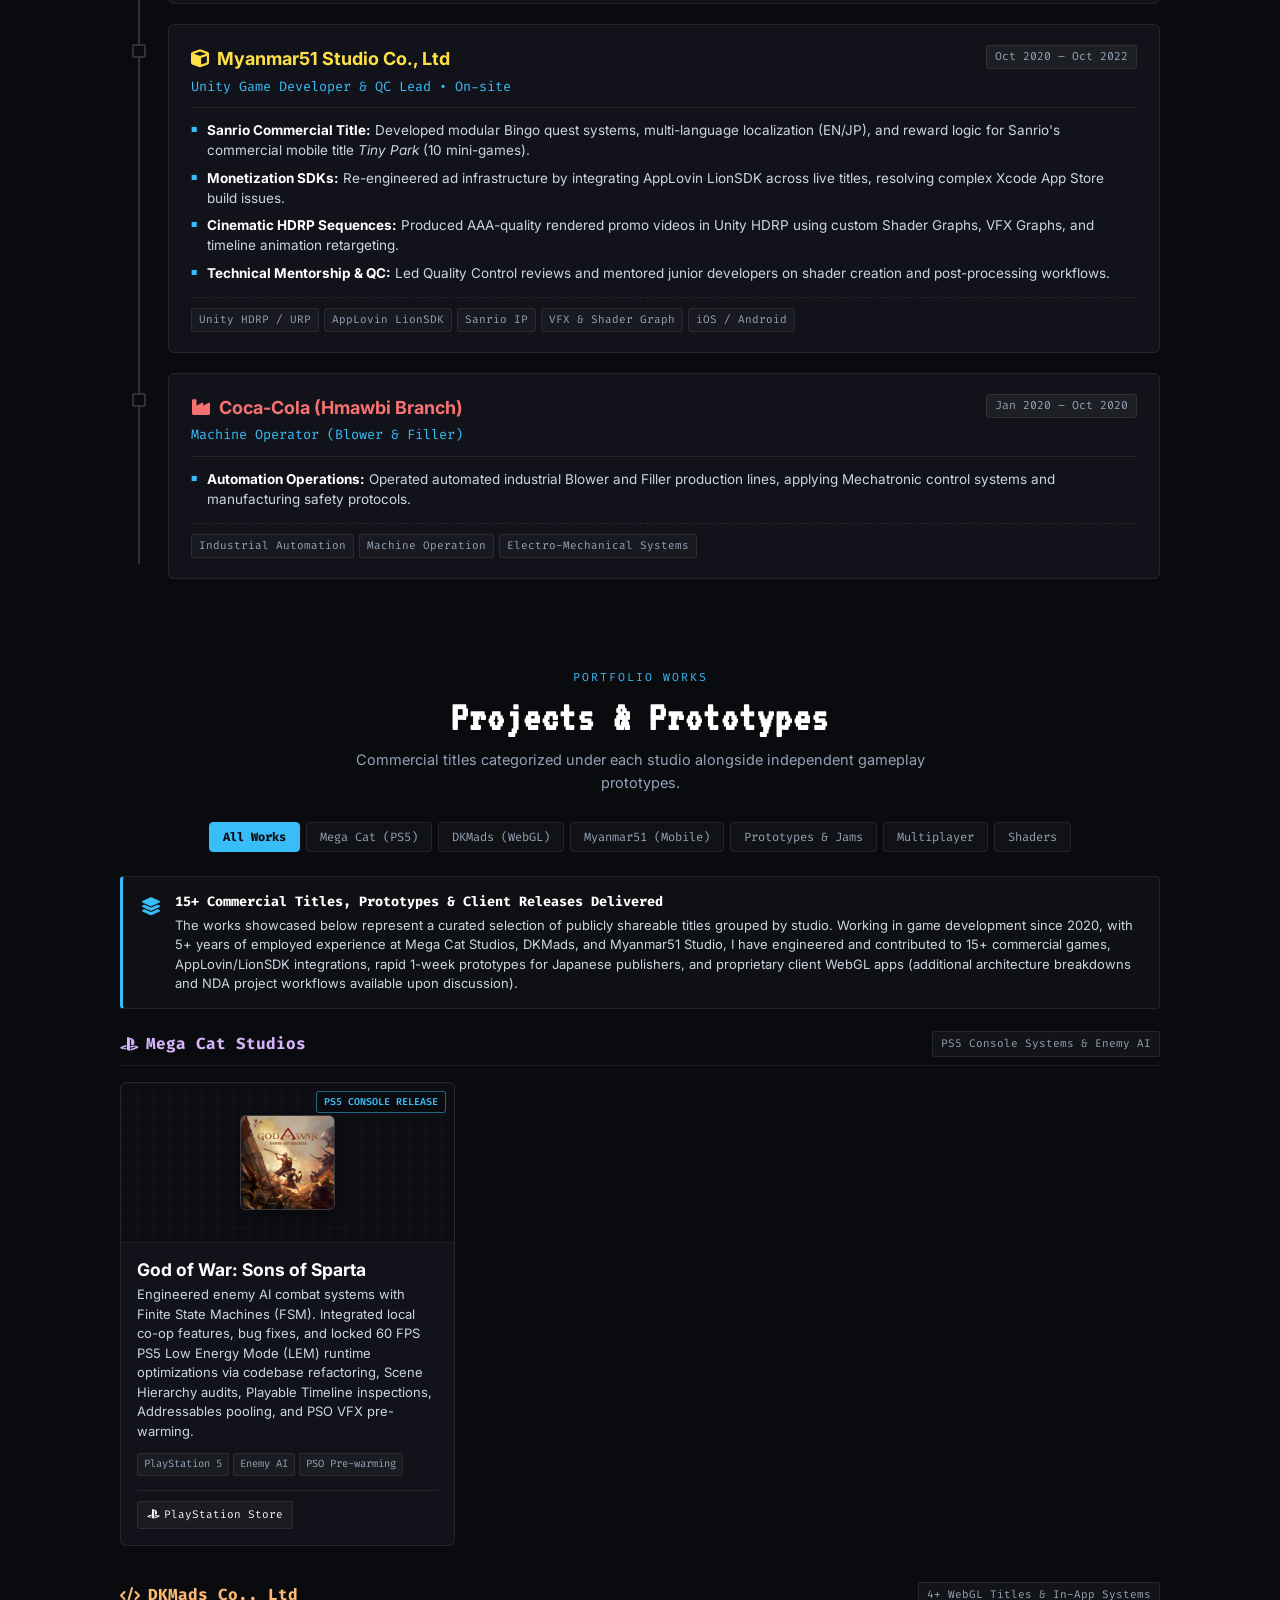
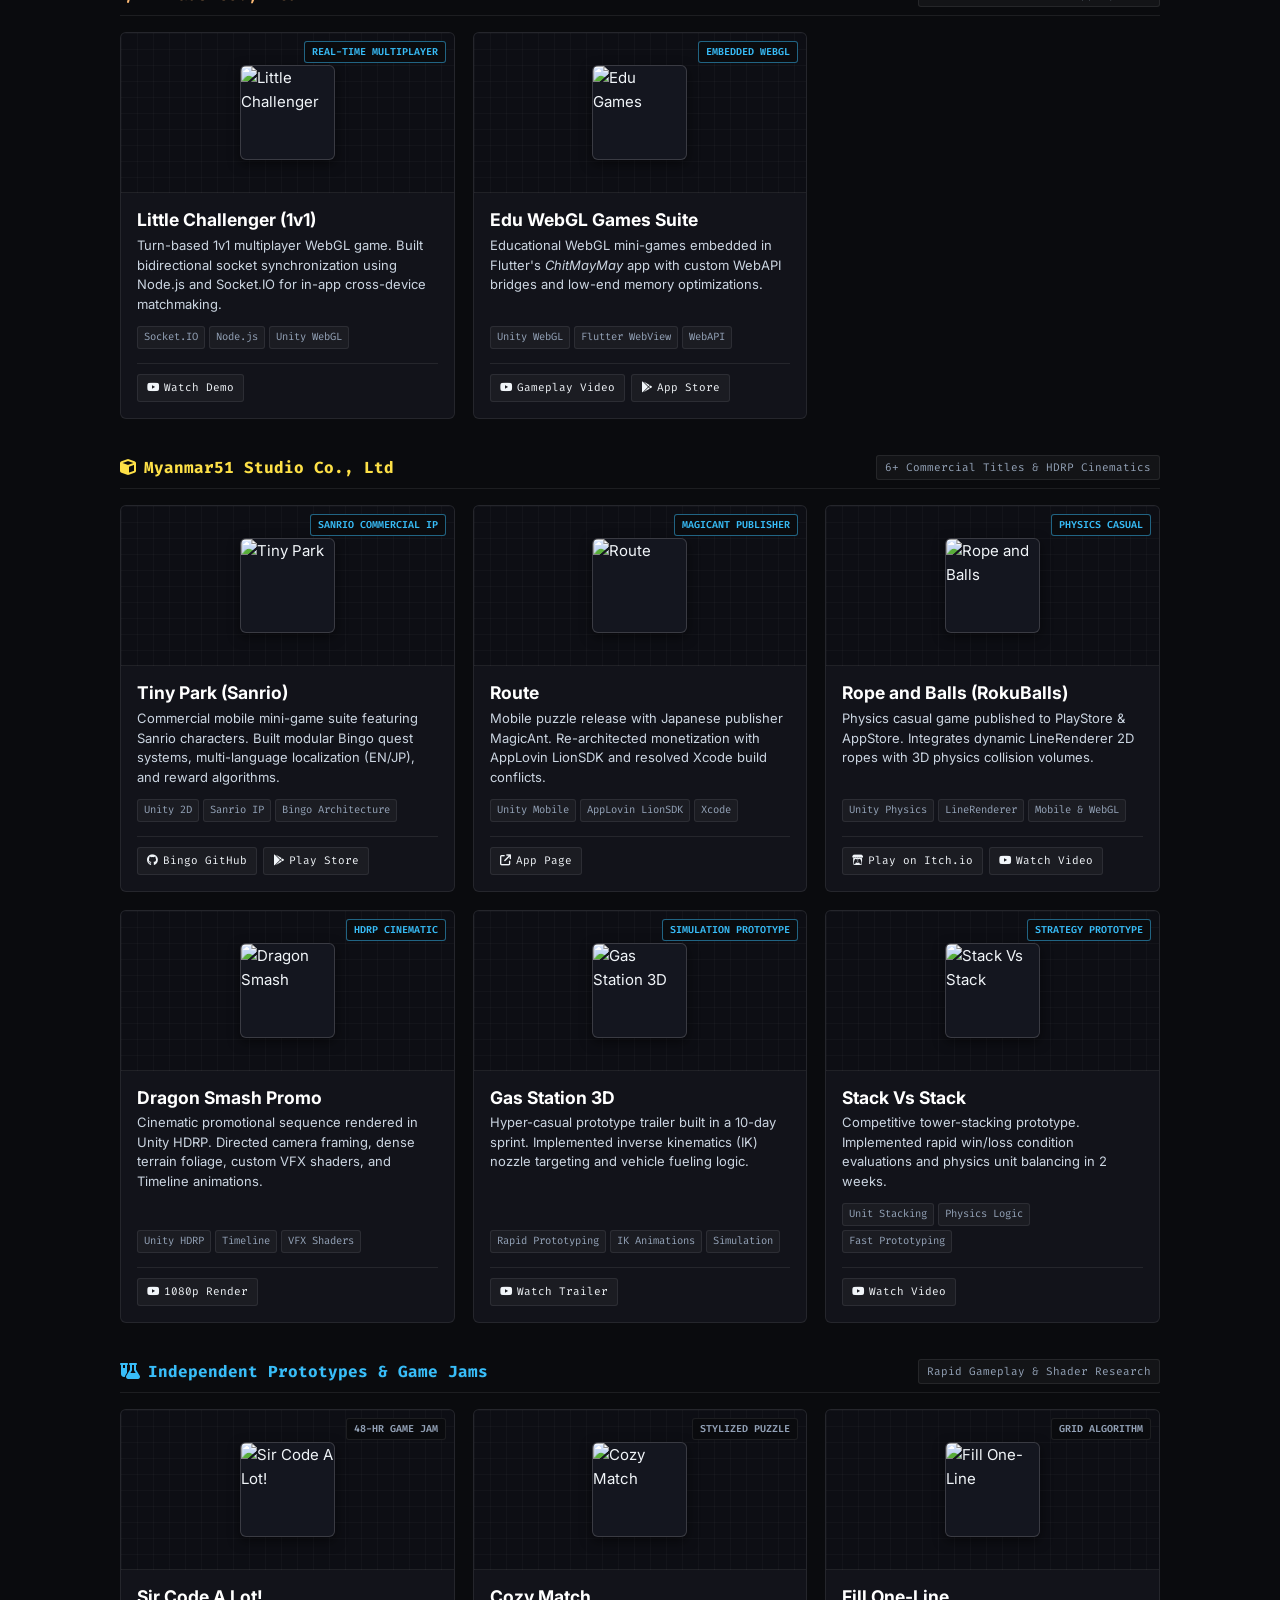
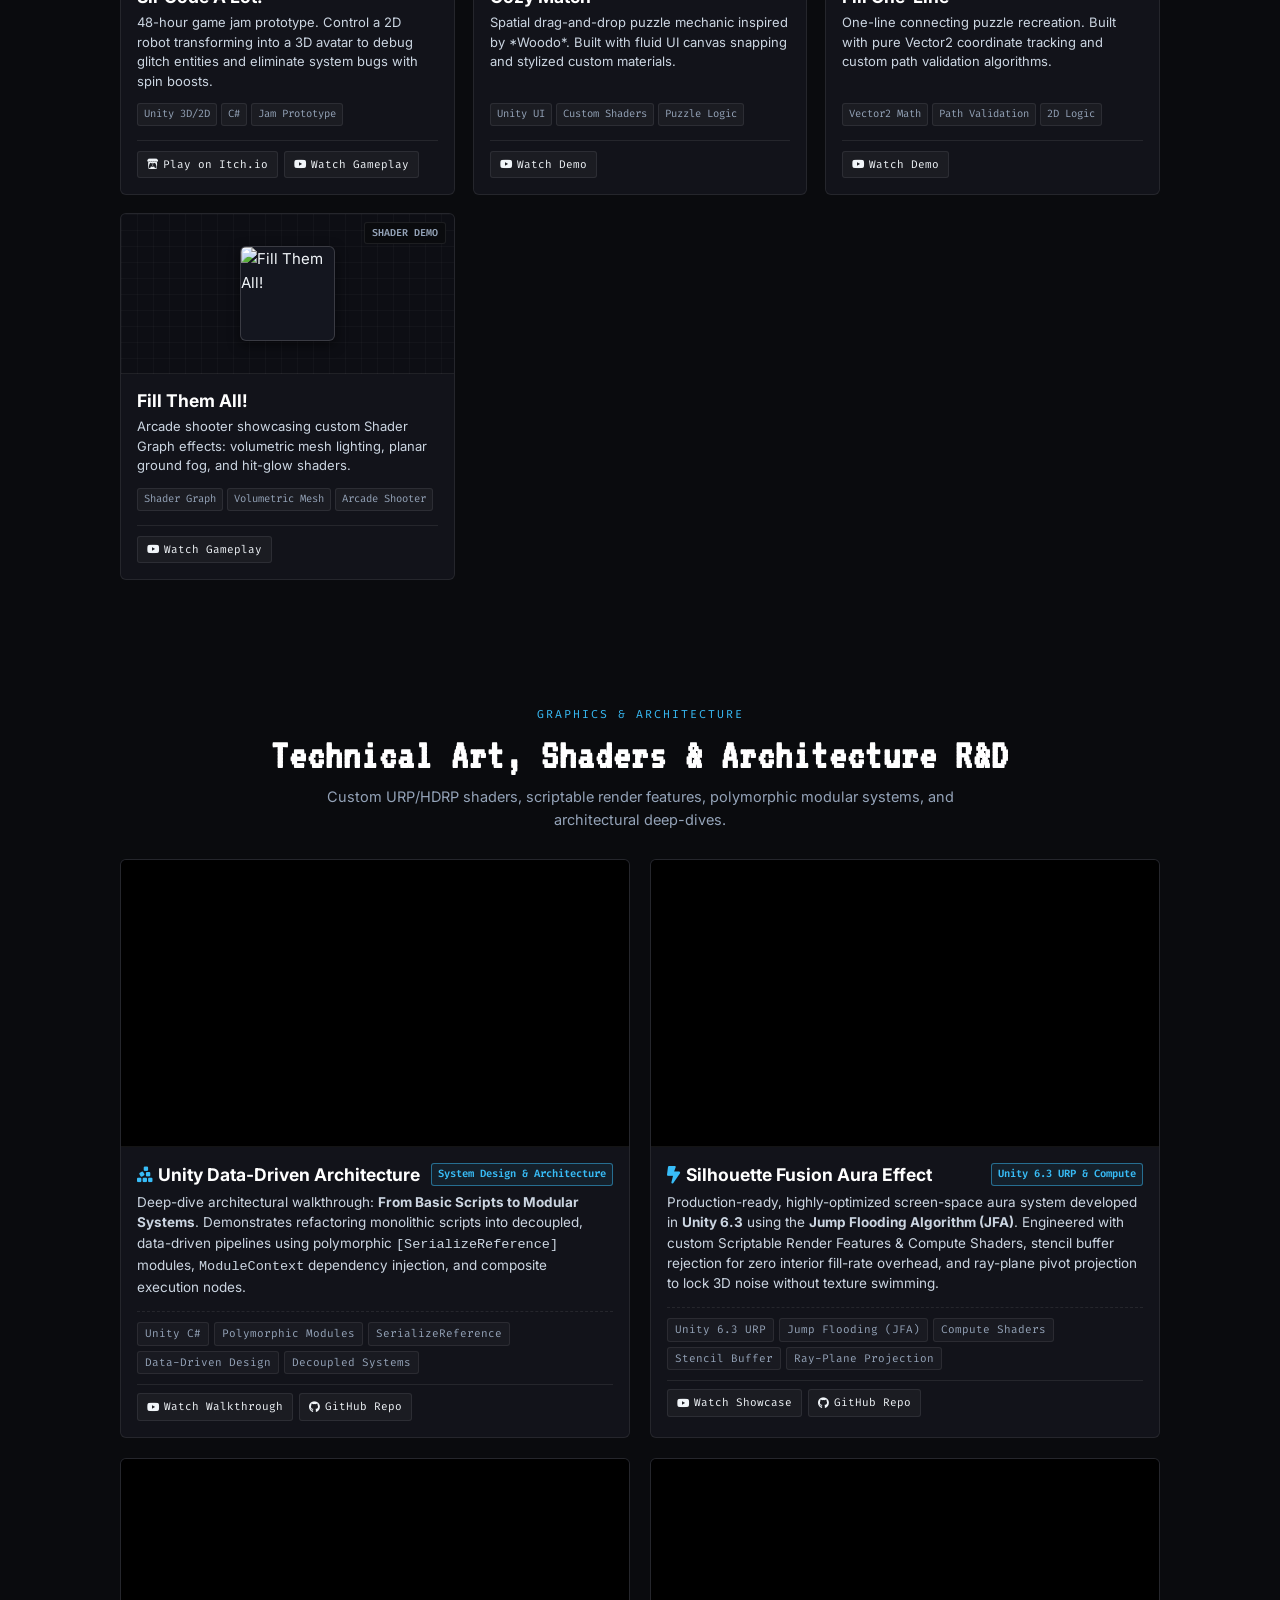
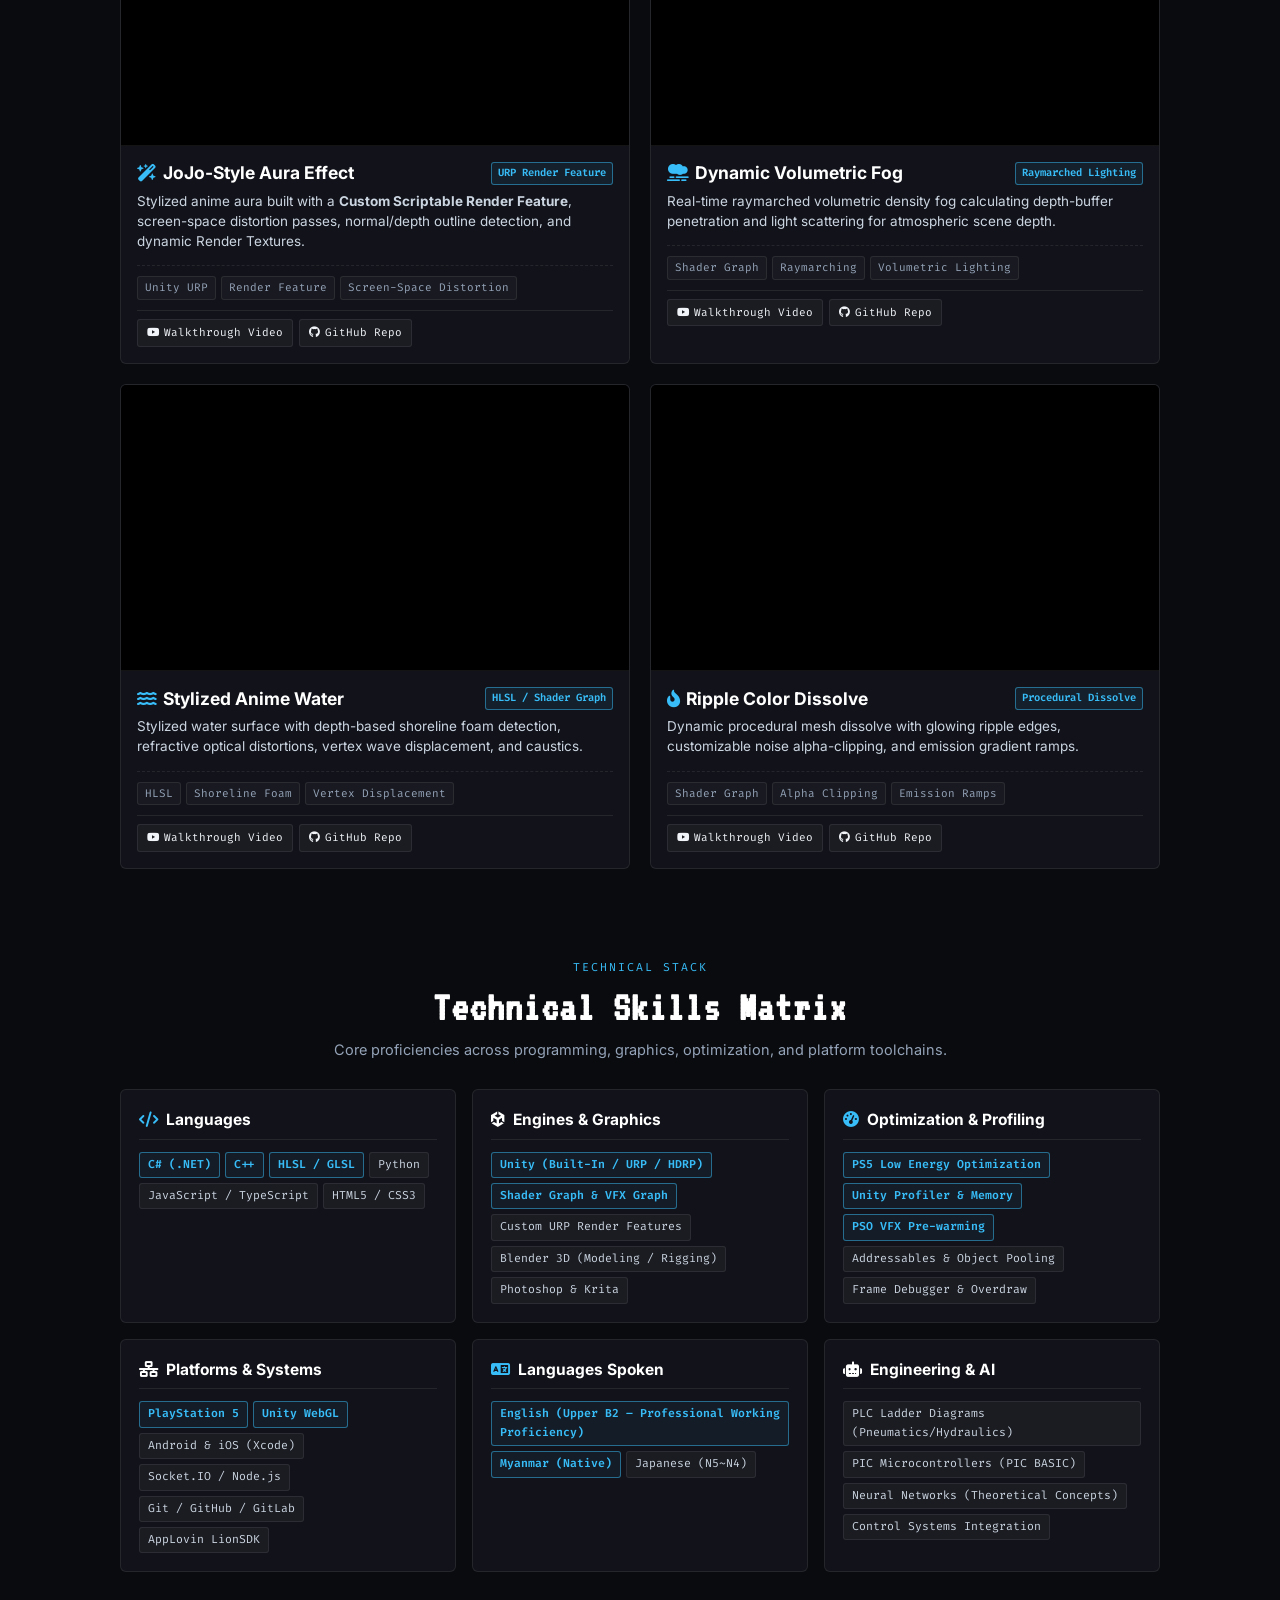
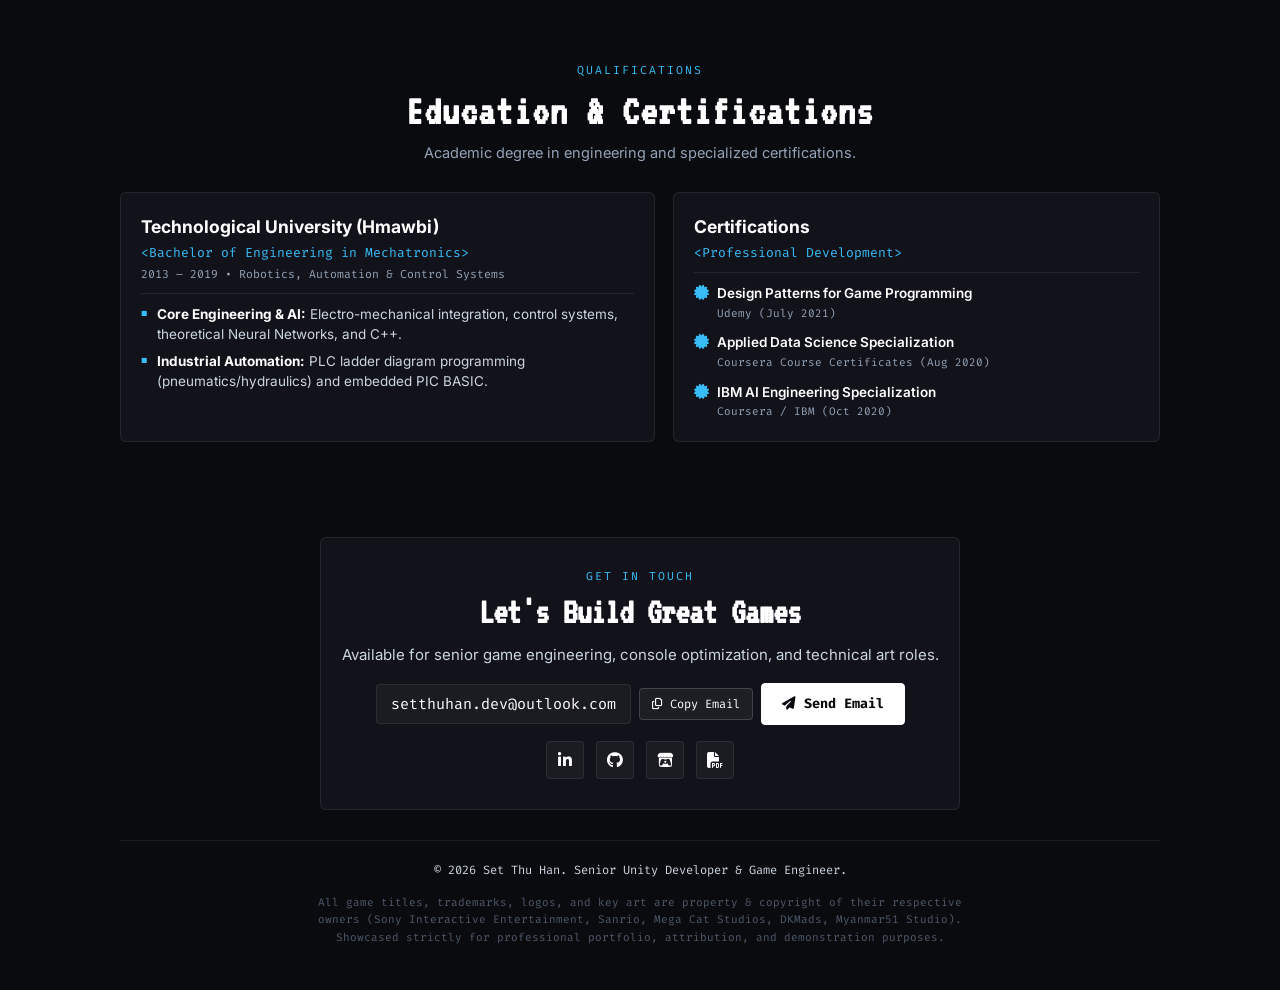
==== commit fcb59b91: "fix" ====
--- a/index.html
+++ b/index.html
@@ -92,7 +92,7 @@
             <div class="hero-subtitle text-gradient">&lt;Senior Unity Developer &amp; Game Engineer&gt;</div>
 
             <p class="hero-bio">
-                Game Engineer with <b>6+ years of commercial experience</b> across <b>PlayStation 5</b>, <b>Mobile</b>, and <b>WebGL</b> — practicing Unity since 2018. Specialized in 60 FPS console optimization, enemy AI behaviors, custom URP/HDRP shaders, and real-time multiplayer systems.
+                Game Engineer working in game development <b>since 2020</b> across <b>PlayStation 5</b>, <b>Mobile</b>, and <b>WebGL</b> — self-taught in Unity since 2018. Specialized in 60 FPS console optimization, enemy AI behaviors, custom URP/HDRP shaders, and real-time multiplayer systems.
             </p>
 
             <div class="hero-badges">
@@ -133,12 +133,12 @@
             <!-- Key Performance Metrics Row -->
             <div class="metrics-row">
                 <div class="metric-box">
-                    <div class="metric-number highlight-blue">6+</div>
-                    <div class="metric-label">Yrs Commercial</div>
+                    <div class="metric-number highlight-blue">5+</div>
+                    <div class="metric-label">Yrs Employed</div>
                 </div>
                 <div class="metric-box">
                     <div class="metric-number highlight-blue">Since 2018</div>
-                    <div class="metric-label">In the Industry</div>
+                    <div class="metric-label">Self-Taught Unity</div>
                 </div>
                 <div class="metric-box">
                     <div class="metric-number">60 FPS</div>
@@ -307,7 +307,7 @@
                 <div class="scope-text">
                     <strong>15+ Commercial Titles, Prototypes &amp; Client Releases Delivered</strong>
                     <p>
-                        The works showcased below represent a curated selection of publicly shareable titles grouped by studio. Practicing Unity since 2018, with 6+ years of commercial experience at Mega Cat Studios, DKMads, and Myanmar51 Studio, I have engineered and contributed to 15+ commercial games, AppLovin/LionSDK integrations, rapid 1-week prototypes for Japanese publishers, and proprietary client WebGL apps (additional architecture breakdowns and NDA project workflows available upon discussion).
+                        The works showcased below represent a curated selection of publicly shareable titles grouped by studio. Working in game development since 2020, with 5+ years of employed experience at Mega Cat Studios, DKMads, and Myanmar51 Studio, I have engineered and contributed to 15+ commercial games, AppLovin/LionSDK integrations, rapid 1-week prototypes for Japanese publishers, and proprietary client WebGL apps (additional architecture breakdowns and NDA project workflows available upon discussion).
                     </p>
                 </div>
             </div>
